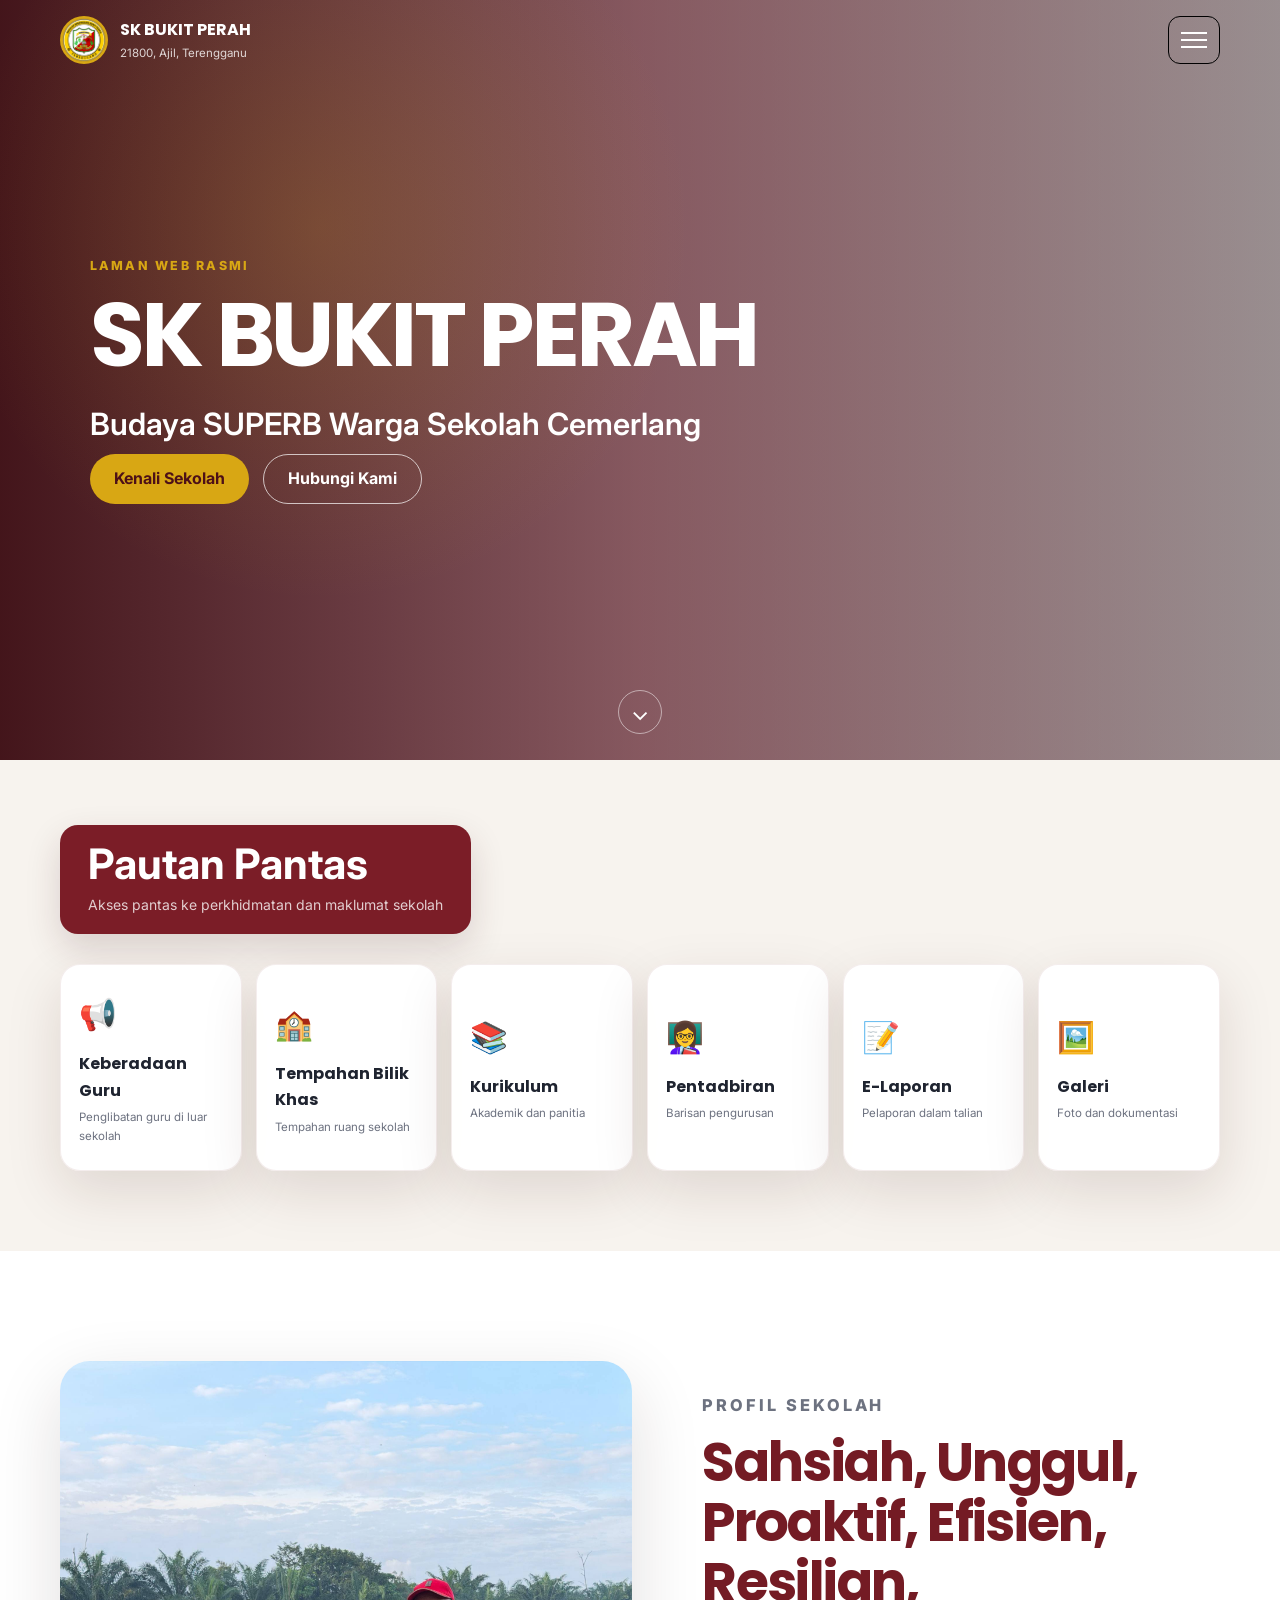
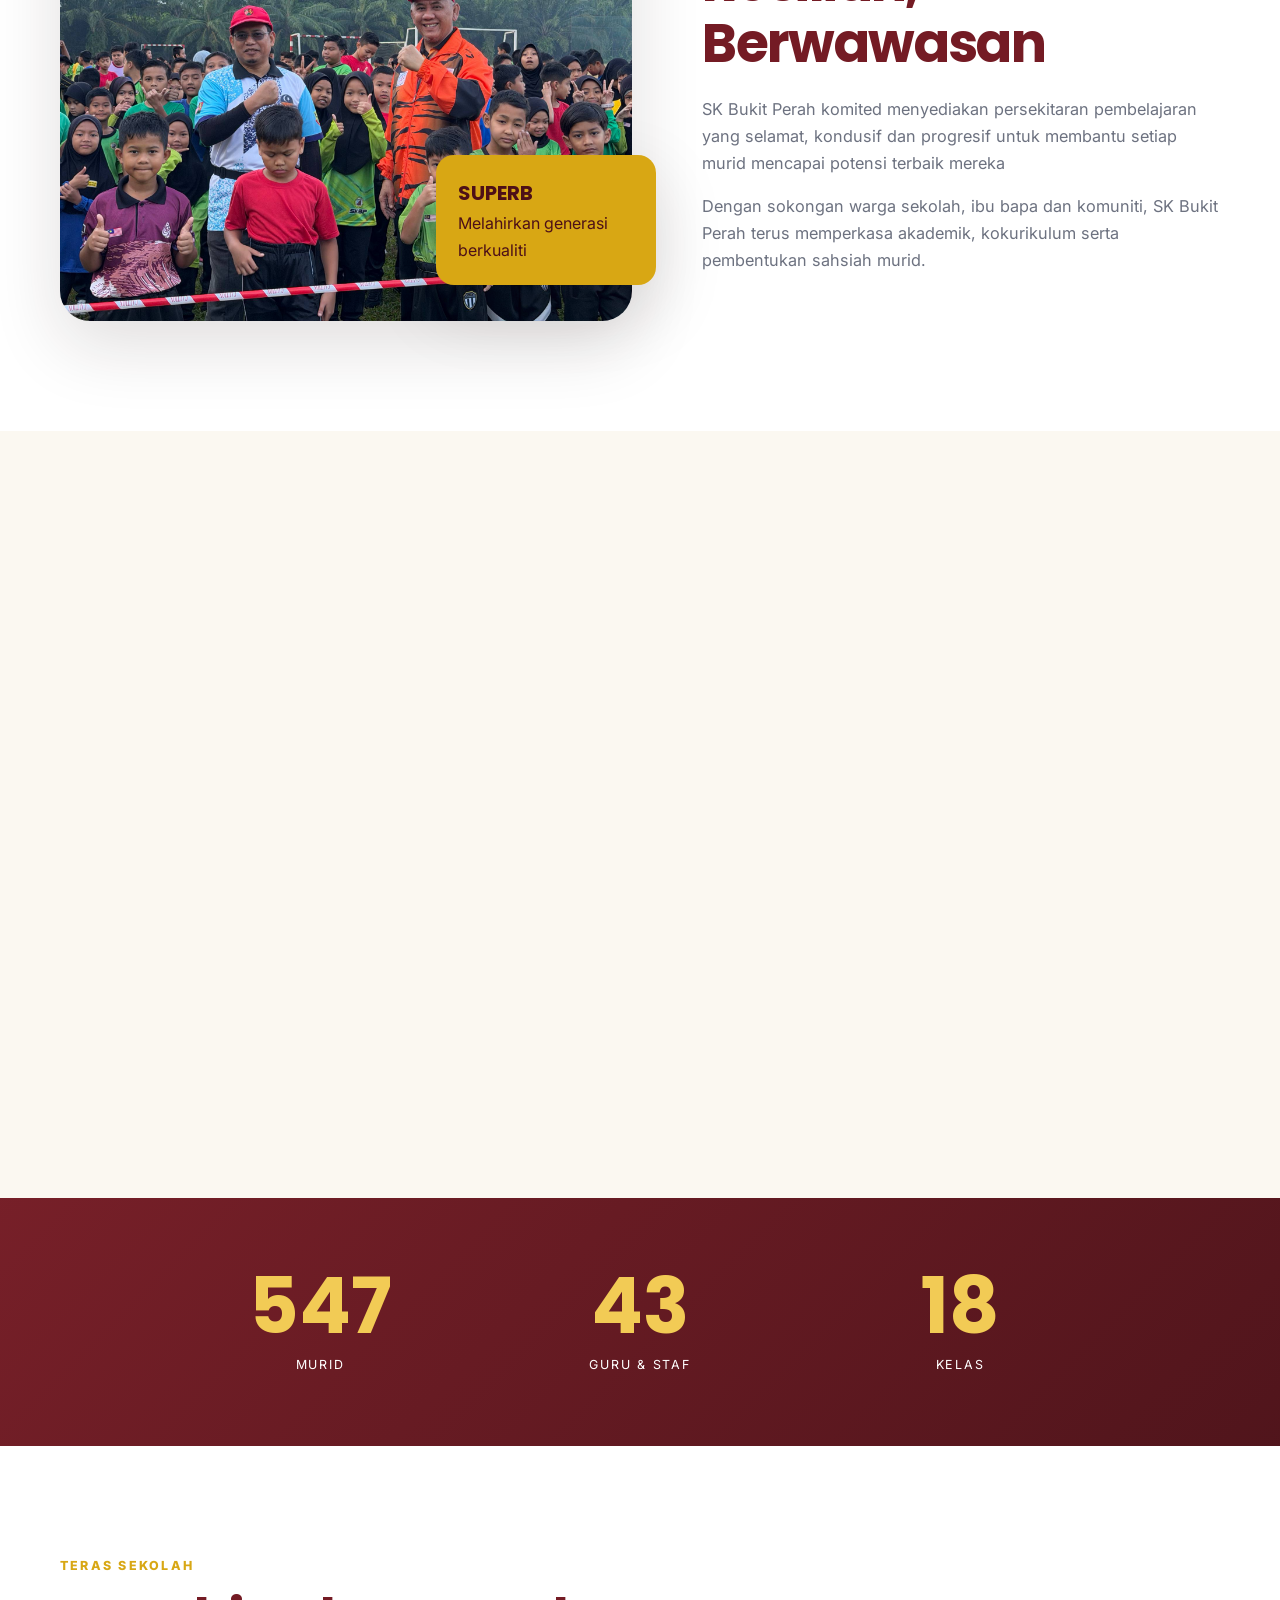
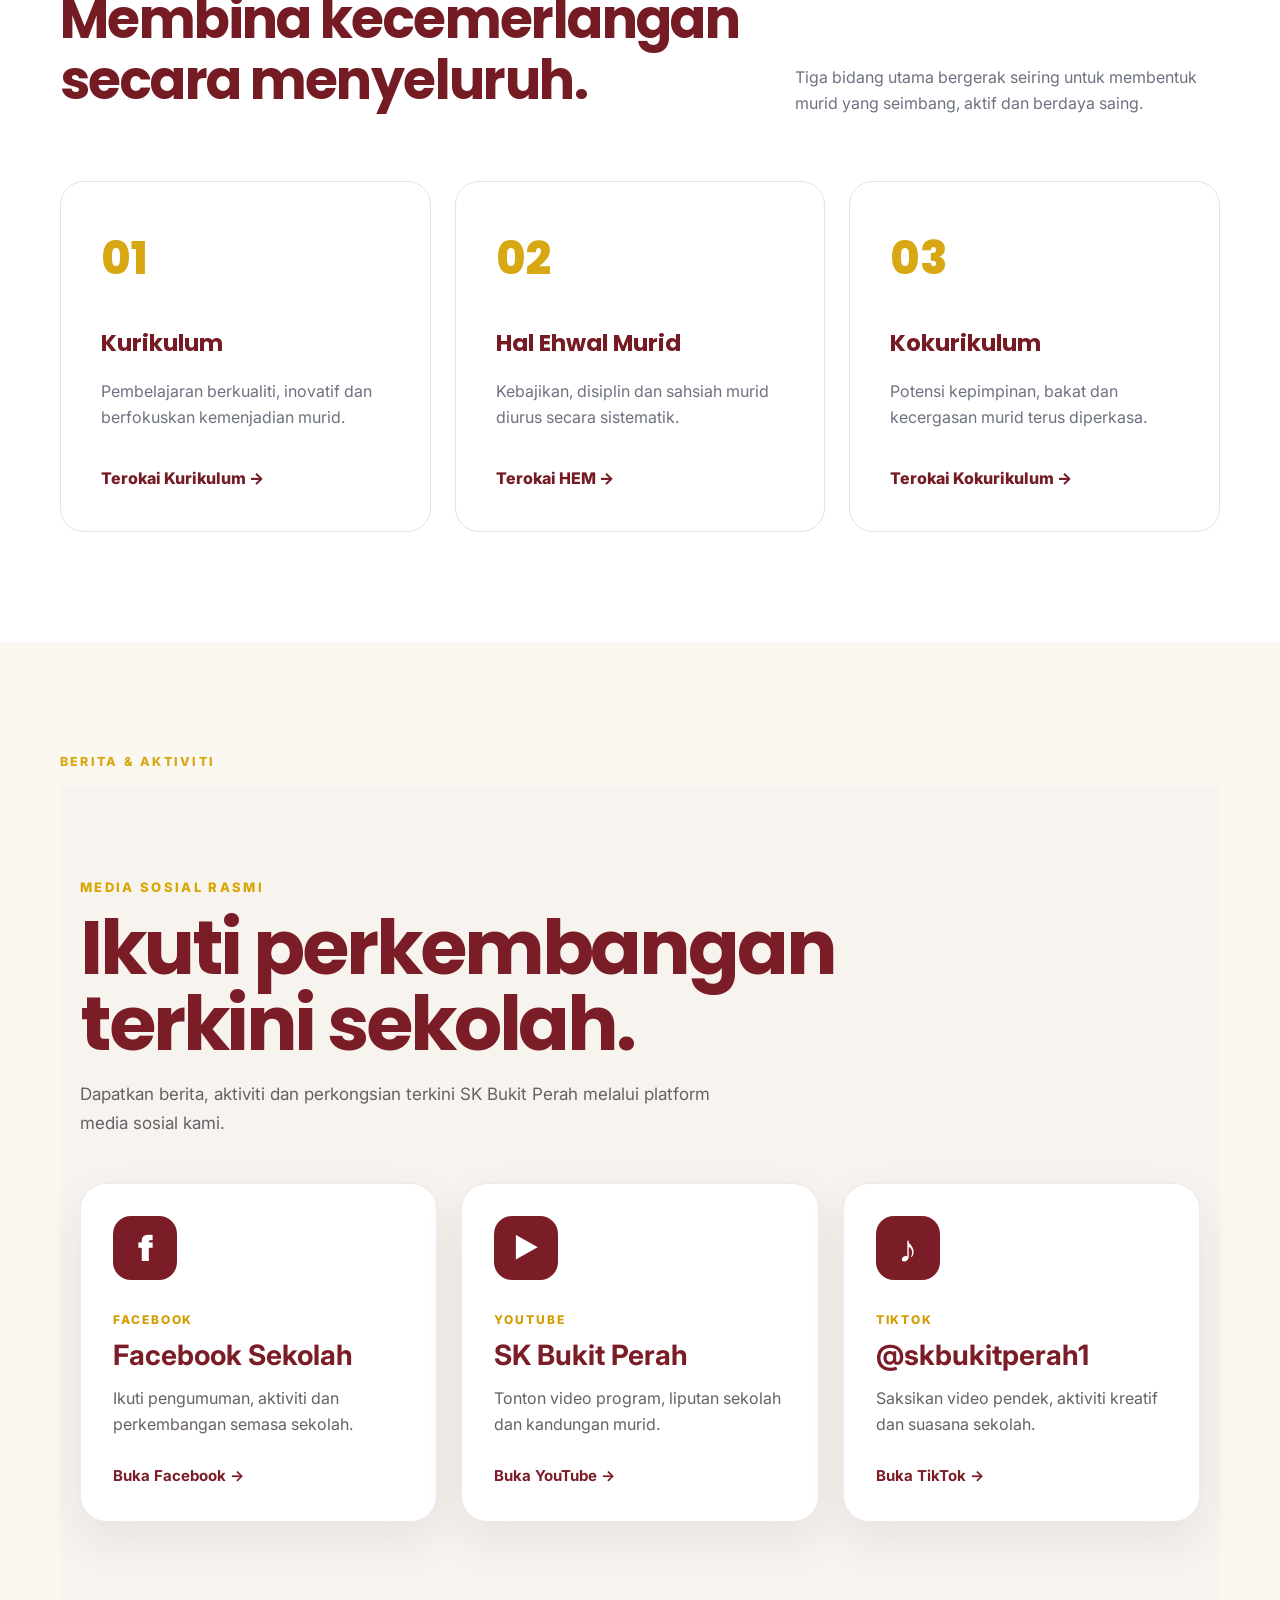
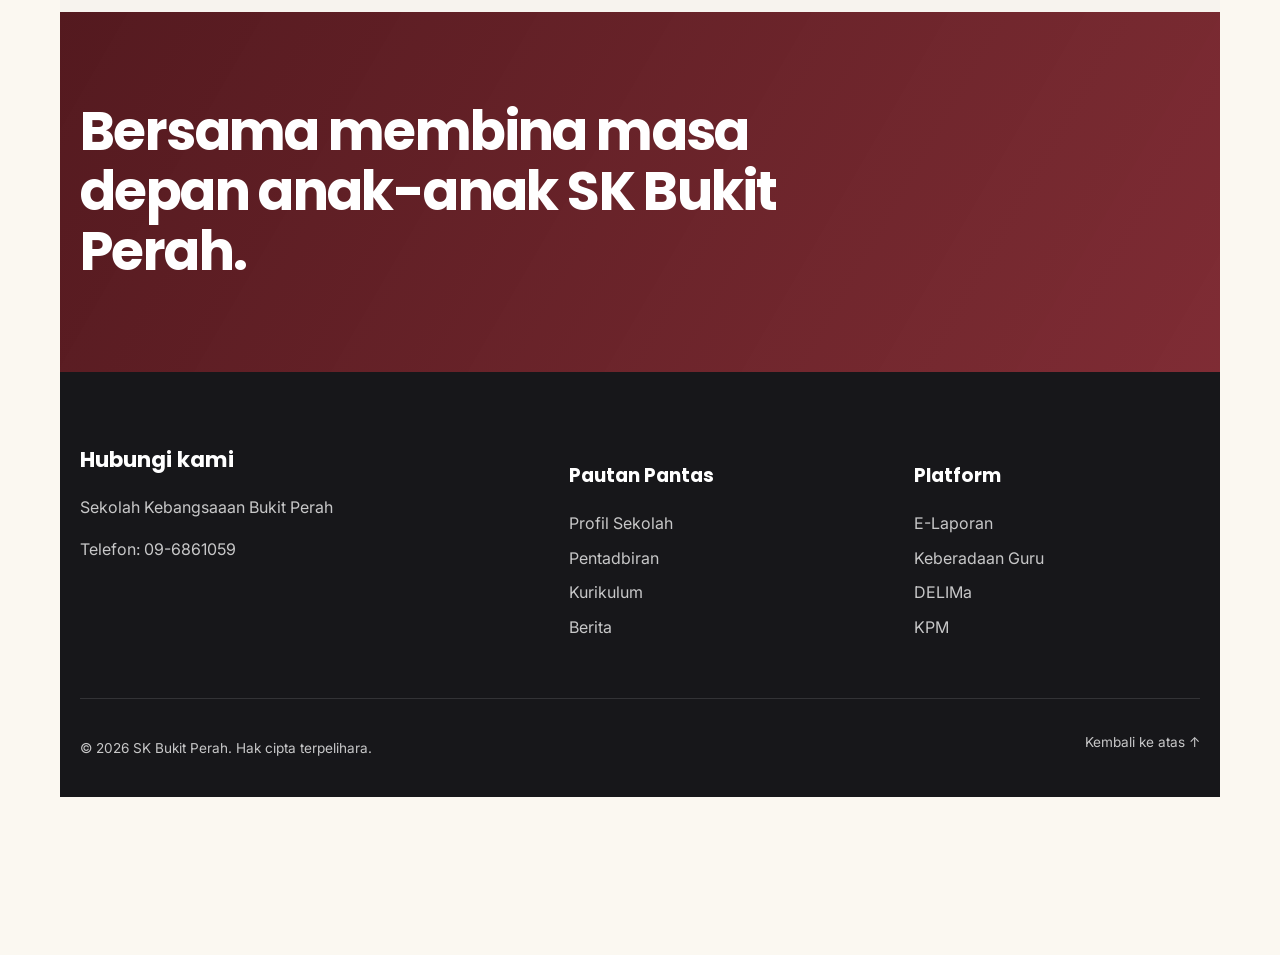
==== index.html @ a262a8ef "Add social media section with links and styling updates" ====
<!DOCTYPE html>
<html lang="ms">
<head>
  <meta charset="UTF-8">
  <meta name="viewport" content="width=device-width, initial-scale=1.0">
  <meta name="description" content="Laman Web Rasmi SK Bukit Perah, Ajil, Terengganu">
  <title>SK Bukit Perah | Laman Web Rasmi</title>

  <link rel="preconnect" href="https://fonts.googleapis.com">
  <link rel="preconnect" href="https://fonts.gstatic.com" crossorigin>
  <link href="https://fonts.googleapis.com/css2?family=Inter:wght@400;500;600;700&family=Poppins:wght@600;700;800&display=swap" rel="stylesheet">

  <link rel="stylesheet" href="css/style.css">
</head>
<body>

  <!-- NAVIGATION -->
  <header class="site-header" id="top">
    <div class="container nav-wrap">
      <a class="brand" href="#top" aria-label="SK Bukit Perah">
        <div class="brand-logo"><img src="images/gallery/Logoskbp.png" alt="Logo SK Bukit Perah"></div>
        <div>
          <strong>SK BUKIT PERAH</strong>
          <span>21800, Ajil, Terengganu</span>
        </div>
      </a>

      <button class="menu-toggle" aria-label="Buka menu" aria-expanded="false">
        <span></span><span></span><span></span>
      </button>

      <nav class="main-nav" aria-label="Navigasi utama">
        <a href="#utama">Utama</a>
        <a href="#profil">Profil</a>
        <a href="#pentadbiran">Pentadbiran</a>
        <a href="#kurikulum">Kurikulum</a>
        <a href="#kokurikulum">Kokurikulum</a>
        <a href="#berita">Berita</a>
        <a href="#hubungi" class="nav-cta">Hubungi</a>
      </nav>
    </div>
  </header>

  <main>
    <!-- HERO -->
    <section class="hero" id="utama">
      <div class="hero-overlay"></div>
      <div class="container hero-content reveal">
        <p class="eyebrow">LAMAN WEB RASMI</p>
        <h1>SK BUKIT PERAH</h1>
        <p class="hero-motto">Budaya SUPERB Warga Sekolah Cemerlang</p>

        <div class="hero-actions">
          <a class="btn btn-gold" href="#profil">Kenali Sekolah</a>
          <a class="btn btn-outline" href="#hubungi">Hubungi Kami</a>
        </div>
      </div>

      <a href="#akses" class="scroll-cue" aria-label="Skrol ke bawah">⌄</a>
    </section>

    <!-- QUICK ACCESS -->
    <section class="quick-section" id="akses">

  <div class="container">

    <div class="quick-section-heading">
      <h2>Pautan Pantas</h2>
      <p>Akses pantas ke perkhidmatan dan maklumat sekolah</p>
    </div>

    <div class="quick-grid">

        <a class="quick-card reveal" href="Keberadaan-Guru.html">
          <span class="quick-icon">📢</span>
          <strong>Keberadaan Guru</strong>
          <small>Penglibatan guru di luar sekolah</small>
        </a>

        <a class="quick-card reveal" href="tempahan-bilik.html">
  <span class="quick-icon">🏫</span>
  <strong>Tempahan Bilik Khas</strong>
  <small>Tempahan ruang sekolah</small>
</a>

        <a class="quick-card reveal" href="#kurikulum">
          <span class="quick-icon">📚</span>
          <strong>Kurikulum</strong>
          <small>Akademik dan panitia</small>
        </a>

        <a class="quick-card reveal" href="#pentadbiran">
          <span class="quick-icon">👩‍🏫</span>
          <strong>Pentadbiran</strong>
          <small>Barisan pengurusan</small>
        </a>

        <a class="quick-card reveal" href="e-laporan.html">
          <span class="quick-icon">📝</span>
          <strong>E-Laporan</strong>
          <small>Pelaporan dalam talian</small>
        </a>

        <a class="quick-card reveal" href="#berita">
          <span class="quick-icon">🖼️</span>
          <strong>Galeri</strong>
          <small>Foto dan dokumentasi</small>
        </a>
      </div>
    </section>

    <!-- INTRO -->
    <section class="section intro-section" id="profil">
      <div class="container split-layout">
        <div class="image-panel reveal">
          <img src="images/gallery/IMG_5450.jpg" alt="Suasana sekolah">
          <div class="image-badge">
            <strong>SUPERB</strong>
            <span>Melahirkan generasi berkualiti</span>
          </div>
        </div>

        <div class="content-panel reveal">
          <p class="section-kicker">PROFIL SEKOLAH</p>
          <h2>Sahsiah,
            Unggul,
            Proaktif,
            Efisien,
            Resilian,
            Berwawasan
          </h2>
          <p>
            SK Bukit Perah komited menyediakan persekitaran pembelajaran yang selamat, kondusif dan progresif untuk membantu setiap murid mencapai potensi terbaik mereka
          </p>
          <p>
            Dengan sokongan warga sekolah, ibu bapa dan komuniti, SK Bukit Perah terus
            memperkasa akademik, kokurikulum serta pembentukan sahsiah murid.
          </p>
        </div>
      </div>
    </section>

    <!-- HEADMASTER MESSAGE -->
    <section class="section principal-section" id="pentadbiran">
      <div class="container principal-card reveal">
        <div class="principal-photo">
          <img src="images/gallery/potraitgb.jpg" alt="Guru Besar">
        </div>
        <div class="principal-copy">
          <p class="section-kicker">PERUTUSAN GURU BESAR</p>
          <h2>Selamat datang ke platform digital SK Bukit Perah.</h2>
          <blockquote>
            “Kami beriltizam membina generasi yang berilmu, berakhlak dan
            berdaya saing melalui pendidikan yang menyeluruh serta bermakna.”
          </blockquote>
          <p class="principal-name">Zainudin bin Mohd Ripen</p>
          <span>Guru Besar SK Bukit Perah</span>
        </div>
      </div>
    </section>

    <!-- STATS -->
    <section class="stats-section">
      <div class="container stats-grid">
        <div class="stat reveal">
          <strong class="counter" data-target="547">0</strong>
          <span>Murid</span>
        </div>
        <div class="stat reveal">
          <strong class="counter" data-target="43">0</strong>
          <span>Guru & Staf</span>
        </div>
        <div class="stat reveal">
          <strong class="counter" data-target="18">0</strong>
          <span>Kelas</span>
        </div>

        </div>
</section>

    <!-- PROGRAMMES -->
    <section class="section programmes" id="kurikulum">
      <div class="container">
        <div class="section-heading reveal">
          <div>
            <p class="section-kicker">TERAS SEKOLAH</p>
            <h2>Membina kecemerlangan secara menyeluruh.</h2>
          </div>
          <p>
            Tiga bidang utama bergerak seiring untuk membentuk murid yang
            seimbang, aktif dan berdaya saing.
          </p>
        </div>

        <div class="programme-grid">
          <article class="programme-card reveal">
            <span>01</span>
            <h3>Kurikulum</h3>
            <p>Pembelajaran berkualiti, inovatif dan berfokuskan kemenjadian murid.</p>
            <a href="#">Terokai Kurikulum →</a>
          </article>

          <article class="programme-card reveal">
            <span>02</span>
            <h3>Hal Ehwal Murid</h3>
            <p>Kebajikan, disiplin dan sahsiah murid diurus secara sistematik.</p>
            <a href="#">Terokai HEM →</a>
          </article>

          <article class="programme-card reveal" id="kokurikulum">
            <span>03</span>
            <h3>Kokurikulum</h3>
            <p>Potensi kepimpinan, bakat dan kecergasan murid terus diperkasa.</p>
            <a href="#">Terokai Kokurikulum →</a>
          </article>
        </div>
      </div>
    </section>

    <!-- NEWS -->
    <section class="section news-section" id="berita">
      <div class="container">
        <div class="section-heading reveal">
          <div>
            <p class="section-kicker">BERITA & AKTIVITI</p>
            <!-- MEDIA SOSIAL -->
<section class="social-section" id="berita">
  <div class="container">

    <div class="social-heading">
      <p class="social-eyebrow">MEDIA SOSIAL RASMI</p>

      <h2>Ikuti perkembangan terkini sekolah.</h2>

      <p>
        Dapatkan berita, aktiviti dan perkongsian terkini
        SK Bukit Perah melalui platform media sosial kami.
      </p>
    </div>

    <div class="social-grid">

      <!-- FACEBOOK -->
      <a
        class="social-card"
        href="https://www.facebook.com/zakiah.abdullah.9883"
        target="_blank"
        rel="noopener noreferrer"
      >
        <span class="social-icon">f</span>

        <div class="social-card-content">
          <small>FACEBOOK</small>
          <h3>Facebook Sekolah</h3>

          <p>
            Ikuti pengumuman, aktiviti dan perkembangan semasa sekolah.
          </p>

          <strong>Buka Facebook →</strong>
        </div>
      </a>


      <!-- YOUTUBE -->
      <a
        class="social-card"
        href="https://www.youtube.com/@skbukitperah"
        target="_blank"
        rel="noopener noreferrer"
      >
        <span class="social-icon social-icon-youtube">▶</span>

        <div class="social-card-content">
          <small>YOUTUBE</small>
          <h3>SK Bukit Perah</h3>

          <p>
            Tonton video program, liputan sekolah dan kandungan murid.
          </p>

          <strong>Buka YouTube →</strong>
        </div>
      </a>


      <!-- TIKTOK -->
      <a
        class="social-card"
        href="https://www.tiktok.com/@skbukitperah1?_r=1&amp;_t=ZS-985F4hYOdGO"
        target="_blank"
        rel="noopener noreferrer"
      >
        <span class="social-icon social-icon-tiktok">♪</span>

        <div class="social-card-content">
          <small>TIKTOK</small>
          <h3>@skbukitperah1</h3>

          <p>
            Saksikan video pendek, aktiviti kreatif dan suasana sekolah.
          </p>

          <strong>Buka TikTok →</strong>
        </div>
      </a>

    </div>
  </div>
</section>

    <!-- CTA -->
    <section class="cta-section" id="hubungi">
      <div class="container cta-wrap reveal">
        <div>
        
          <h2>Bersama membina masa depan anak-anak SK Bukit Perah.</h2>
        </div>
        </section>

  <!-- FOOTER -->
  <footer class="site-footer">
    <div class="container footer-grid">
      <div>
        <div class="footer-brand">Hubungi kami</div>
        <p>Sekolah Kebangsaaan Bukit Perah</p>
        <p>Telefon: 09-6861059</p>
      </div>

      <div>
        <h3>Pautan Pantas</h3>
        <a href="#profil">Profil Sekolah</a>
        <a href="#pentadbiran">Pentadbiran</a>
        <a href="#kurikulum">Kurikulum</a>
        <a href="#berita">Berita</a>
      </div>

      <div>
        <h3>Platform</h3>
        <a href="#">E-Laporan</a>
        <a href="#">Keberadaan Guru</a>
        <a href="#">DELIMa</a>
        <a href="#">KPM</a>
      </div>
    </div>

    <div class="container footer-bottom">
      <p>© <span id="currentYear"></span> SK Bukit Perah. Hak cipta terpelihara.</p>
      <a href="#top">Kembali ke atas ↑</a>
    </div>
  </footer>

  <script src="js/script.js"></script>
</body>
</html>
---- css/style.css ----
/* =========================================================
   SK BUKIT PERAH — PREMIUM CORPORATE SCHOOL
   ========================================================= */

:root {
  --maroon: #741b24;
  --maroon-dark: #4d1017;
  --gold: #d8a714;
  --gold-light: #f2cb55;
  --cream: #fbf8f1;
  --white: #ffffff;
  --ink: #1f2430;
  --muted: #6d7280;
  --line: #e8e3d7;
  --shadow: 0 24px 70px rgba(36, 22, 18, 0.14);
  --radius: 24px;
}

* {
  box-sizing: border-box;
}

html {
  scroll-behavior: smooth;
}

body {
  margin: 0;
  font-family: "Inter", sans-serif;
  color: var(--ink);
  background: var(--white);
  line-height: 1.65;
}

img {
  width: 100%;
  display: block;
}

a {
  color: inherit;
  text-decoration: none;
}

.container {
  width: min(1160px, calc(100% - 40px));
  margin-inline: auto;
}

/* HEADER */
.site-header {
  position: fixed;
  inset: 0 0 auto 0;
  z-index: 1000;
  padding: 16px 0;
  transition: 0.3s ease;
}

.site-header.scrolled {
  background: rgba(255, 255, 255, 0.96);
  box-shadow: 0 10px 30px rgba(0, 0, 0, 0.08);
  backdrop-filter: blur(16px);
}

.nav-wrap {
  display: flex;
  align-items: center;
  justify-content: space-between;
  gap: 24px;
}

.brand {
  display: flex;
  align-items: center;
  gap: 12px;
  color: var(--white);
}

.site-header.scrolled .brand {
  color: var(--maroon);
}

.brand-logo {
  width: 48px;
  height: 48px;
  display: grid;
  place-items: center;
  border-radius: 50%;
  background: var(--gold);
  color: var(--maroon-dark);
  font-weight: 800;
  font-size: 0.75rem;
}

.brand strong,
.brand span {
  display: block;
}

.brand strong {
  font-family: "Poppins", sans-serif;
  font-size: 1rem;
}

.brand span {
  font-size: 0.72rem;
  opacity: 0.8;
}

.main-nav {
  display: flex;
  align-items: center;
  gap: 24px;
  color: var(--white);
  font-weight: 600;
  font-size: 0.92rem;
}

.site-header.scrolled .main-nav {
  color: var(--ink);
}

.main-nav a:hover {
  color: var(--gold);
}

.nav-cta {
  border: 1px solid currentColor;
  border-radius: 999px;
  padding: 10px 18px;
}

.menu-toggle {
  display: none;
  border: 0;
  background: transparent;
  cursor: pointer;
}

.menu-toggle span {
  width: 26px;
  height: 2px;
  display: block;
  margin: 5px 0;
  background: var(--white);
}

.site-header.scrolled .menu-toggle span {
  background: var(--maroon);
}

/* HERO */
.hero {
  min-height: 760px;
  display: grid;
  place-items: center;
  position: relative;
  color: var(--white);
  background:
    linear-gradient(rgba(61, 8, 16, 0.28), rgba(61, 8, 16, 0.28)),
    url("https://images.unsplash.com/photo-1523050854058-8df90110c9f1?auto=format&fit=crop&w=2000&q=85")
    center/cover no-repeat;
}

.hero-overlay {
  position: absolute;
  inset: 0;
  background:
    radial-gradient(circle at 25% 30%, rgba(216, 167, 20, 0.18), transparent 34%),
    linear-gradient(90deg, rgba(56, 7, 13, 0.92), rgba(86, 18, 29, 0.58), rgba(0, 0, 0, 0.24));
}

.hero-content {
  position: relative;
  z-index: 2;
  max-width: 760px;
  margin-left: 0;
}

.eyebrow,
.section-kicker {
  margin: 0 0 14px;
  color: var(--gold);
  letter-spacing: 0.18em;
  font-weight: 800;
  font-size: 0.78rem;
}

.hero h1 {
  margin: 0;
  font-family: "Poppins", sans-serif;
  font-size: clamp(3.4rem, 8vw, 6.8rem);
  line-height: 0.98;
  letter-spacing: -0.04em;
}

.hero-motto {
  margin: 20px 0 4px;
  font-size: clamp(1.25rem, 2.8vw, 2rem);
  font-weight: 600;
}

.hero-address {
  margin: 0 0 30px;
  opacity: 0.85;
}

.hero-actions {
  display: flex;
  flex-wrap: wrap;
  gap: 14px;
}

.btn {
  display: inline-flex;
  align-items: center;
  justify-content: center;
  min-height: 50px;
  padding: 0 24px;
  border-radius: 999px;
  font-weight: 700;
  transition: 0.25s ease;
}

.btn:hover {
  transform: translateY(-2px);
}

.btn-gold {
  background: var(--gold);
  color: var(--maroon-dark);
}

.btn-outline {
  border: 1px solid rgba(255,255,255,0.7);
  color: var(--white);
}

.btn-maroon {
  background: var(--maroon);
  color: var(--white);
}

.scroll-cue {
  position: absolute;
  z-index: 3;
  bottom: 26px;
  left: 50%;
  transform: translateX(-50%);
  width: 44px;
  height: 44px;
  display: grid;
  place-items: center;
  border: 1px solid rgba(255,255,255,0.5);
  border-radius: 50%;
  color: var(--white);
  font-size: 1.5rem;
}

/* QUICK ACCESS */
.quick-section {
  margin-top: -72px;
  position: relative;
  z-index: 10;
}

.quick-grid {
  display: grid;
  grid-template-columns: repeat(6, 1fr);
  gap: 14px;
}

.quick-card {
  min-height: 150px;
  padding: 24px 18px;
  display: flex;
  flex-direction: column;
  justify-content: center;
  background: rgba(255,255,255,0.96);
  border: 1px solid rgba(116,27,36,0.08);
  border-radius: 20px;
  box-shadow: 0 20px 55px rgba(59, 25, 19, 0.13);
  transition: 0.3s ease;
}

.quick-card:hover {
  transform: translateY(-8px);
  background: var(--maroon);
  color: var(--white);
}

.quick-icon {
  font-size: 1.9rem;
  margin-bottom: 12px;
}

.quick-card strong {
  font-family: "Poppins", sans-serif;
}

.quick-card small {
  margin-top: 4px;
  color: var(--muted);
  font-size: 0.72rem;
}

.quick-card:hover small {
  color: rgba(255,255,255,0.74);
}

/* SECTIONS */
.section {
  padding: 110px 0;
}

.split-layout {
  display: grid;
  grid-template-columns: 1.05fr 0.95fr;
  align-items: center;
  gap: 70px;
}

.image-panel {
  position: relative;
}

.image-panel img {
  height: 560px;
  object-fit: cover;
  border-radius: 30px;
  box-shadow: var(--shadow);
}

.image-badge {
  position: absolute;
  right: -24px;
  bottom: 36px;
  width: 220px;
  padding: 22px;
  background: var(--gold);
  color: var(--maroon-dark);
  border-radius: 18px;
  box-shadow: var(--shadow);
}

.image-badge strong,
.image-badge span {
  display: block;
}

.image-badge strong {
  font-family: "Poppins", sans-serif;
  font-size: 1.25rem;
}

.content-panel h2,
.section-heading h2,
.principal-copy h2,
.cta-wrap h2 {
  margin: 0 0 22px;
  font-family: "Poppins", sans-serif;
  color: var(--maroon);
  font-size: clamp(2rem, 4.2vw, 3.5rem);
  line-height: 1.12;
  letter-spacing: -0.03em;
}

.content-panel p {
  color: var(--muted);
  font-size: 1.02rem;
}

.text-link {
  display: inline-block;
  margin-top: 14px;
  color: var(--maroon);
  font-weight: 800;
}

/* PRINCIPAL */
.principal-section {
  background: var(--cream);
}

.principal-card {
  display: grid;
  grid-template-columns: 380px 1fr;
  overflow: hidden;
  background: var(--white);
  border-radius: 32px;
  box-shadow: var(--shadow);
}

.principal-photo img {
  height: 100%;
  min-height: 520px;
  object-fit: cover;
}

.principal-copy {
  padding: 64px;
}

.principal-copy blockquote {
  margin: 0 0 28px;
  color: #4d515b;
  font-family: Georgia, serif;
  font-size: 1.35rem;
  line-height: 1.7;
}

.principal-name {
  margin: 0;
  color: var(--maroon);
  font-weight: 800;
}

.principal-copy span {
  display: block;
  color: var(--muted);
  margin-bottom: 28px;
}

/* STATS */
.stats-section {
  padding: 70px 0;
  background:
    linear-gradient(135deg, rgba(116,27,36,0.98), rgba(77,16,23,0.98));
  color: var(--white);
}

.stats-grid {
  display: grid;
  grid-template-columns: repeat(4, 1fr);
  gap: 28px;
  text-align: center;
}

.stat strong {
  display: block;
  color: var(--gold-light);
  font-family: "Poppins", sans-serif;
  font-size: clamp(2.8rem, 6vw, 5rem);
  line-height: 1;
}

.stat span {
  display: block;
  margin-top: 10px;
  text-transform: uppercase;
  letter-spacing: 0.14em;
  font-size: 0.78rem;
}

/* PROGRAMMES */
.programmes {
  background: var(--white);
}

.section-heading {
  display: flex;
  align-items: end;
  justify-content: space-between;
  gap: 50px;
  margin-bottom: 48px;
}

.section-heading > p {
  max-width: 440px;
  color: var(--muted);
}

.programme-grid {
  display: grid;
  grid-template-columns: repeat(3, 1fr);
  gap: 24px;
}

.programme-card {
  padding: 40px;
  min-height: 330px;
  border: 1px solid var(--line);
  border-radius: 24px;
  transition: 0.3s ease;
}

.programme-card:hover {
  transform: translateY(-8px);
  border-color: var(--gold);
  box-shadow: var(--shadow);
}

.programme-card > span {
  color: var(--gold);
  font-family: "Poppins", sans-serif;
  font-size: 2.8rem;
  font-weight: 800;
}

.programme-card h3 {
  margin: 28px 0 12px;
  color: var(--maroon);
  font-family: "Poppins", sans-serif;
  font-size: 1.45rem;
}

.programme-card p {
  color: var(--muted);
}

.programme-card a {
  display: inline-block;
  margin-top: 18px;
  color: var(--maroon);
  font-weight: 800;
}

/* NEWS */
.news-section {
  background: var(--cream);
}

.news-grid {
  display: grid;
  grid-template-columns: repeat(3, 1fr);
  gap: 24px;
}

.news-card {
  overflow: hidden;
  background: var(--white);
  border-radius: 24px;
  box-shadow: 0 18px 48px rgba(35, 22, 18, 0.09);
}

.news-card img {
  height: 250px;
  object-fit: cover;
  transition: 0.45s ease;
}

.news-card:hover img {
  transform: scale(1.05);
}

.news-body {
  padding: 28px;
}

.news-body span {
  color: var(--gold);
  font-size: 0.78rem;
  font-weight: 800;
  text-transform: uppercase;
}

.news-body h3 {
  margin: 10px 0 12px;
  color: var(--maroon);
  font-family: "Poppins", sans-serif;
}

.news-body p {
  color: var(--muted);
}

.news-body a {
  color: var(--maroon);
  font-weight: 800;
}

/* CTA */
.cta-section {
  padding: 90px 0;
  color: var(--white);
  background:
    linear-gradient(120deg, rgba(77,16,23,0.96), rgba(116,27,36,0.92)),
    url("https://images.unsplash.com/photo-1503676260728-1c00da096a0b?auto=format&fit=crop&w=1800&q=80")
    center/cover no-repeat;
}

.cta-wrap {
  display: flex;
  align-items: center;
  justify-content: space-between;
  gap: 40px;
}

.cta-wrap h2 {
  max-width: 760px;
  color: var(--white);
  margin-bottom: 0;
}

.section-kicker.light {
  color: var(--gold-light);
}

/* FOOTER */
.site-footer {
  padding: 70px 0 24px;
  background: #17171a;
  color: rgba(255,255,255,0.76);
}

.footer-grid {
  display: grid;
  grid-template-columns: 1.5fr 1fr 1fr;
  gap: 60px;
}

.footer-brand,
.site-footer h3 {
  color: var(--white);
  font-family: "Poppins", sans-serif;
  font-weight: 700;
}

.footer-brand {
  font-size: 1.35rem;
  margin-bottom: 14px;
}

.site-footer a {
  display: block;
  margin: 8px 0;
}

.site-footer a:hover {
  color: var(--gold);
}

.footer-bottom {
  margin-top: 50px;
  padding-top: 24px;
  display: flex;
  justify-content: space-between;
  gap: 20px;
  border-top: 1px solid rgba(255,255,255,0.12);
  font-size: 0.85rem;
}

/* ANIMATION */
.reveal {
  opacity: 0;
  transform: translateY(28px);
  transition: opacity 0.7s ease, transform 0.7s ease;
}

.reveal.visible {
  opacity: 1;
  transform: translateY(0);
}

/* RESPONSIVE */
@media (max-width: 980px) {
  .menu-toggle {
    display: block;
  }

  .main-nav {
    position: fixed;
    inset: 80px 20px auto 20px;
    display: none;
    flex-direction: column;
    align-items: stretch;
    padding: 24px;
    background: var(--white);
    color: var(--ink);
    border-radius: 18px;
    box-shadow: var(--shadow);
  }

  .main-nav.open {
    display: flex;
  }

  .quick-grid {
    grid-template-columns: repeat(3, 1fr);
  }

  .split-layout,
  .principal-card {
    grid-template-columns: 1fr;
  }

  .principal-photo img {
    min-height: 420px;
  }

  .programme-grid,
  .news-grid {
    grid-template-columns: 1fr 1fr;
  }

  .section-heading {
    align-items: flex-start;
    flex-direction: column;
  }
}

@media (max-width: 680px) {
  .container {
    width: min(100% - 28px, 1160px);
  }

  .hero {
    min-height: 690px;
  }

  .hero-content {
    text-align: center;
  }

  .hero-actions {
    justify-content: center;
  }

  .quick-grid,
  .programme-grid,
  .news-grid,
  .stats-grid,
  .footer-grid {
    grid-template-columns: 1fr;
  }

  .quick-section {
    margin-top: -42px;
  }

  .quick-card {
    min-height: 120px;
  }

  .section {
    padding: 78px 0;
  }

  .image-panel img {
    height: 420px;
  }

  .image-badge {
    right: 12px;
    bottom: 18px;
  }

  .principal-copy {
    padding: 34px 24px;
  }

  .cta-wrap,
  .footer-bottom {
    align-items: flex-start;
    flex-direction: column;
  }
}
/* Betulkan kedudukan tajuk utama */
.hero-content {
  padding-left: clamp(30px, 7vw, 110px);
  padding-right: 30px;
}

.hero h1 {
  max-width: none;
  white-space: nowrap;
  font-size: clamp(58px, 7vw, 110px);
  letter-spacing: -0.04em;
}

/* Untuk telefon, benarkan turun baris supaya tidak terkeluar */
@media (max-width: 700px) {
  .hero-content {
    padding-left: 24px;
    padding-right: 24px;
  }

  .hero h1 {
    white-space: normal;
    font-size: clamp(48px, 16vw, 72px);
  }
}
/* Betulkan dan tengahkan 3 statistik */
.stats-grid {
  grid-template-columns: repeat(3, 1fr);
  max-width: 900px;
  margin: 0 auto;
  gap: 60px;
}

.stat {
  text-align: center;
}

/* Paparan telefon */
@media (max-width: 680px) {
  .stats-grid {
    grid-template-columns: 1fr;
    max-width: 100%;
    gap: 32px;
  }
}
/* Jadikan slogan satu baris pada komputer */
.hero-motto {
  white-space: nowrap;
  max-width: none;
  width: max-content;
  font-size: clamp(24px, 2.4vw, 36px);
}

/* Telefon: benarkan turun baris supaya tak terkeluar skrin */
@media (max-width: 700px) {
  .hero-motto {
    white-space: normal;
    width: auto;
  }
}
/* =========================================
   MENU PANEL UNTUK SEMUA SAIZ SKRIN
   ========================================= */

/* Sentiasa tunjuk butang hamburger */
.menu-toggle {
  display: block !important;
  position: relative;
  z-index: 1002;
  padding: 10px 12px;
  border: 1px solid currentColor;
  border-radius: 12px;
}

/* Sorok senarai menu selagi belum ditekan */
.main-nav {
  position: fixed !important;
  inset: 82px clamp(18px, 5vw, 70px) auto auto !important;

  width: min(320px, calc(100vw - 36px));
  display: none !important;
  flex-direction: column;
  align-items: stretch;
  gap: 5px;

  padding: 18px;
  background: white;
  color: var(--ink) !important;
  border: 1px solid rgba(116, 27, 36, 0.1);
  border-radius: 18px;
  box-shadow: 0 24px 70px rgba(36, 22, 18, 0.2);
  z-index: 1001;
}

/* Keluar apabila butang ditekan */
.main-nav.open {
  display: flex !important;
}

/* Bentuk pilihan di dalam panel */
.main-nav a {
  width: 100%;
  padding: 12px 14px;
  border-radius: 10px;
}

.main-nav a:hover {
  background: var(--cream);
  color: var(--maroon);
}

/* Samakan butang Hubungi dengan menu lain */
.main-nav .nav-cta {
  border: 0;
}
/* =========================================
   HALAMAN E-LAPORAN
   ========================================= */

.report-page {
  min-height: 100vh;
  margin: 0;
  background: #f7f3ee;
  color: #251d1e;
}

.report-header {
  background: #ffffff;
  border-bottom: 1px solid rgba(116, 27, 36, 0.12);
}

.report-header-inner {
  width: min(1120px, calc(100% - 40px));
  min-height: 88px;
  margin: 0 auto;

  display: flex;
  align-items: center;
  justify-content: space-between;
  gap: 30px;
}

.report-brand {
  display: flex;
  align-items: center;
  gap: 14px;
  color: #7b1d27;
  text-decoration: none;
}

.report-brand img {
  width: 58px;
  height: 58px;
  object-fit: contain;
}

.report-brand div {
  display: flex;
  flex-direction: column;
}

.report-brand strong {
  font-size: 18px;
}

.report-brand span {
  margin-top: 4px;
  font-size: 13px;
}

.report-home-button {
  padding: 12px 18px;
  color: #7b1d27;
  text-decoration: none;
  font-weight: 700;
  border: 1px solid #7b1d27;
  border-radius: 999px;
}

.report-home-button:hover {
  color: #ffffff;
  background: #7b1d27;
}

.report-main {
  width: min(1050px, calc(100% - 40px));
  margin: 0 auto;
  padding: 90px 0 110px;
}

.report-hero {
  max-width: 720px;
  margin-bottom: 55px;
}

.report-eyebrow {
  margin-bottom: 14px;
  color: #d9a600;
  font-size: 14px;
  font-weight: 800;
  letter-spacing: 0.18em;
}

.report-hero h1 {
  margin: 0 0 15px;
  color: #7b1d27;
  font-size: clamp(52px, 8vw, 92px);
  line-height: 0.95;
}

.report-hero > p:last-child {
  color: #6a6266;
  font-size: 18px;
}

.report-grid {
  display: grid;
  grid-template-columns: repeat(2, minmax(0, 1fr));
  gap: 24px;
}

.report-card {
  min-height: 230px;
  padding: 35px;

  display: flex;
  align-items: flex-start;
  gap: 24px;

  color: #251d1e;
  background: #ffffff;
  border: 1px solid rgba(116, 27, 36, 0.1);
  border-radius: 24px;
  text-decoration: none;
  box-shadow: 0 18px 45px rgba(61, 32, 34, 0.08);

  transition: transform 0.25s ease, box-shadow 0.25s ease;
}

.report-card:hover {
  transform: translateY(-6px);
  box-shadow: 0 24px 60px rgba(61, 32, 34, 0.14);
}

.report-icon {
  font-size: 42px;
}

.report-card h2 {
  margin: 0 0 12px;
  color: #7b1d27;
  font-size: 28px;
  line-height: 1.15;
}

.report-card p {
  margin-bottom: 25px;
  color: #6a6266;
  line-height: 1.7;
}

.report-card strong {
  color: #7b1d27;
}

.report-footer {
  padding: 25px 20px;
  color: #ffffff;
  background: #191719;
  text-align: center;
}

@media (max-width: 750px) {
  .report-header-inner {
    padding: 12px 0;
  }

  .report-brand img {
    width: 48px;
    height: 48px;
  }

  .report-home-button {
    padding: 10px 12px;
    font-size: 13px;
  }

  .report-main {
    padding-top: 60px;
  }

  .report-grid {
    grid-template-columns: 1fr;
  }

  .report-card {
    min-height: auto;
    padding: 28px;
  }
}
/* Butang borang dan arkib E-Laporan */
.report-actions {
  display: flex;
  flex-wrap: wrap;
  gap: 12px;
  margin-top: 24px;
}

.report-btn {
  display: inline-flex;
  align-items: center;
  justify-content: center;

  padding: 12px 18px;
  border-radius: 999px;

  font-size: 14px;
  font-weight: 700;
  text-decoration: none;

  transition:
    transform 0.2s ease,
    background 0.2s ease,
    color 0.2s ease;
}

.report-btn:hover {
  transform: translateY(-2px);
}

.report-btn-primary {
  color: #ffffff;
  background: #7b1d27;
  border: 1px solid #7b1d27;
}

.report-btn-primary:hover {
  background: #5f151e;
}

.report-btn-secondary {
  color: #7b1d27;
  background: transparent;
  border: 1px solid #7b1d27;
}

.report-btn-secondary:hover {
  color: #ffffff;
  background: #7b1d27;
}

@media (max-width: 520px) {
  .report-actions {
    flex-direction: column;
  }

  .report-btn {
    width: 100%;
  }
}
/* =========================================
   TEMPAHAN PUSAT SUMBER — REKA BENTUK BAHARU
   ========================================= */

.booking-grid {
  display: block;
  width: 100%;
}

.booking-card {
  width: 100%;
  display: grid;
  grid-template-columns: minmax(280px, 0.8fr) minmax(500px, 1.4fr);
  overflow: hidden;

  background: #ffffff;
  border: 1px solid rgba(123, 29, 39, 0.1);
  border-radius: 28px;
  box-shadow: 0 22px 60px rgba(61, 32, 34, 0.1);
}

.booking-intro {
  padding: 50px 42px;
  background: #7b1d27;
  color: #ffffff;
}

.booking-icon {
  display: inline-flex;
  align-items: center;
  justify-content: center;

  width: 68px;
  height: 68px;
  margin-bottom: 30px;

  font-size: 34px;
  background: #ffffff;
  border-radius: 18px;
}

.booking-label {
  margin: 0 0 12px;
  color: #f1bf20;
  font-size: 12px;
  font-weight: 800;
  letter-spacing: 0.16em;
}

.booking-intro h2 {
  margin: 0 0 20px;
  color: #ffffff;
  font-size: clamp(34px, 4vw, 52px);
  line-height: 1.05;
}

.booking-description {
  margin: 0 0 34px;
  color: rgba(255, 255, 255, 0.82);
  line-height: 1.7;
}

.booking-button {
  display: inline-flex;
  align-items: center;
  justify-content: center;

  padding: 14px 20px;
  color: #351316;
  background: #f1bf20;
  border-radius: 999px;

  font-size: 14px;
  font-weight: 800;
  text-decoration: none;
}

.booking-button:hover {
  transform: translateY(-2px);
  background: #ffd044;
}

.booking-rules-panel {
  padding: 48px;
  background: #faf7f2;
}

.booking-rules-heading {
  margin-bottom: 28px;
}

.booking-rules-heading span {
  color: #d39d00;
  font-size: 12px;
  font-weight: 800;
  letter-spacing: 0.16em;
}

.booking-rules-heading h3 {
  margin: 8px 0 0;
  color: #7b1d27;
  font-size: 30px;
}

.booking-rule-grid {
  display: grid;
  grid-template-columns: repeat(2, minmax(0, 1fr));
  gap: 16px;
}

.booking-rule {
  min-height: 155px;
  padding: 22px;

  background: #ffffff;
  border: 1px solid rgba(123, 29, 39, 0.1);
  border-radius: 18px;
}

.booking-rule strong {
  display: block;
  margin-bottom: 14px;

  color: #d39d00;
  font-size: 22px;
}

.booking-rule p {
  margin: 0;
  color: #51494c;
  font-size: 15px;
  line-height: 1.6;
}

.booking-rule-wide {
  grid-column: 1 / -1;
  min-height: auto;
}

@media (max-width: 900px) {
  .booking-card {
    grid-template-columns: 1fr;
  }

  .booking-intro,
  .booking-rules-panel {
    padding: 36px 28px;
  }
}

@media (max-width: 620px) {
  .booking-rule-grid {
    grid-template-columns: 1fr;
  }

  .booking-rule-wide {
    grid-column: auto;
  }

  .booking-rule {
    min-height: auto;
  }

  .booking-button {
    width: 100%;
    text-align: center;
  }
}
/* =========================================
   SECTION PAUTAN PANTAS
   ========================================= */

.quick-section {
  position: relative;
  z-index: 2;

  margin-top: 0 !important;
  padding: 65px 0 80px;

  background: #f7f3ee;
}

.quick-section-heading {
  width: fit-content;
  max-width: 100%;
  margin-bottom: 30px;
  padding: 18px 28px;

  background: #7b1d27;
  border-radius: 18px;
  box-shadow: 0 14px 35px rgba(66, 25, 29, 0.16);
}

.quick-section-heading h2 {
  margin: 0;
  color: #ffffff;

  font-size: clamp(28px, 4vw, 42px);
  line-height: 1;
}

.quick-section-heading p {
  margin: 8px 0 0;
  color: rgba(255, 255, 255, 0.78);

  font-size: 14px;
}

.quick-section .quick-grid {
  margin-top: 0;
}

@media (max-width: 700px) {
  .quick-section {
    padding: 45px 0 60px;
  }

  .quick-section-heading {
    width: 100%;
    padding: 18px 20px;
    text-align: center;
  }
}
/* =========================================
   HALAMAN KEBERADAAN GURU
   ========================================= */

.teacher-link-panel {
  max-width: 720px;
  margin: 0 auto;
  padding: 50px;

  background: #ffffff;
  border: 1px solid rgba(123, 29, 39, 0.1);
  border-radius: 28px;
  box-shadow: 0 22px 60px rgba(61, 32, 34, 0.1);

  text-align: center;
}

.teacher-link-icon {
  width: 78px;
  height: 78px;
  margin: 0 auto 24px;

  display: flex;
  align-items: center;
  justify-content: center;

  background: #f7f0e6;
  border-radius: 22px;
  font-size: 40px;
}

.teacher-link-panel h2 {
  margin: 0 0 14px;
  color: #7b1d27;
  font-size: clamp(28px, 4vw, 42px);
}

.teacher-link-panel > p {
  max-width: 540px;
  margin: 0 auto;
  color: #6a6266;
  line-height: 1.7;
}

.teacher-link-actions {
  margin-top: 32px;

  display: flex;
  justify-content: center;
  flex-wrap: wrap;
  gap: 14px;
}

.teacher-link-actions .report-btn {
  min-width: 190px;
}

@media (max-width: 600px) {
  .teacher-link-panel {
    padding: 35px 24px;
  }

  .teacher-link-actions {
    flex-direction: column;
  }

  .teacher-link-actions .report-btn {
    width: 100%;
  }
}
/* =========================================
   MEDIA SOSIAL SEKOLAH
   ========================================= */

.social-section {
  padding: 90px 0;
  background: #f7f3ee;
}

.social-heading {
  max-width: 900px;
  margin-bottom: 45px;
}

.social-eyebrow {
  margin: 0 0 12px;
  color: #d9a600;
  font-size: 13px;
  font-weight: 800;
  letter-spacing: 0.18em;
}

.social-heading h2 {
  max-width: 950px;
  margin: 0 0 18px;
  color: #7b1d27;
  font-size: clamp(42px, 6vw, 76px);
  line-height: 1;
  letter-spacing: -0.04em;
}

.social-heading > p:last-child {
  max-width: 680px;
  margin: 0;
  color: #686066;
  font-size: 17px;
  line-height: 1.7;
}

.social-grid {
  display: grid;
  grid-template-columns: repeat(3, minmax(0, 1fr));
  gap: 24px;
}

.social-card {
  min-height: 310px;
  padding: 32px;

  display: flex;
  flex-direction: column;
  justify-content: space-between;
  gap: 30px;

  color: #251d1e;
  background: #ffffff;
  border: 1px solid rgba(123, 29, 39, 0.1);
  border-radius: 26px;
  text-decoration: none;
  box-shadow: 0 18px 45px rgba(61, 32, 34, 0.08);

  transition:
    transform 0.25s ease,
    box-shadow 0.25s ease,
    border-color 0.25s ease;
}

.social-card:hover {
  transform: translateY(-7px);
  border-color: rgba(123, 29, 39, 0.35);
  box-shadow: 0 26px 65px rgba(61, 32, 34, 0.15);
}

.social-icon {
  width: 64px;
  height: 64px;

  display: inline-flex;
  align-items: center;
  justify-content: center;

  color: #ffffff;
  background: #7b1d27;
  border-radius: 18px;

  font-size: 36px;
  font-weight: 900;
  line-height: 1;
}

.social-icon-youtube {
  font-size: 27px;
}

.social-icon-tiktok {
  font-size: 38px;
}

.social-card-content small {
  display: block;
  margin-bottom: 9px;

  color: #d39d00;
  font-size: 12px;
  font-weight: 800;
  letter-spacing: 0.16em;
}

.social-card-content h3 {
  margin: 0 0 14px;
  color: #7b1d27;
  font-size: 28px;
  line-height: 1.15;
}

.social-card-content p {
  margin: 0 0 24px;
  color: #686066;
  line-height: 1.65;
}

.social-card-content strong {
  color: #7b1d27;
  font-size: 15px;
}

@media (max-width: 900px) {
  .social-grid {
    grid-template-columns: 1fr;
  }

  .social-card {
    min-height: auto;
  }
}

@media (max-width: 600px) {
  .social-section {
    padding: 60px 0;
  }

  .social-heading h2 {
    font-size: 42px;
  }

  .social-card {
    padding: 26px;
  }
}
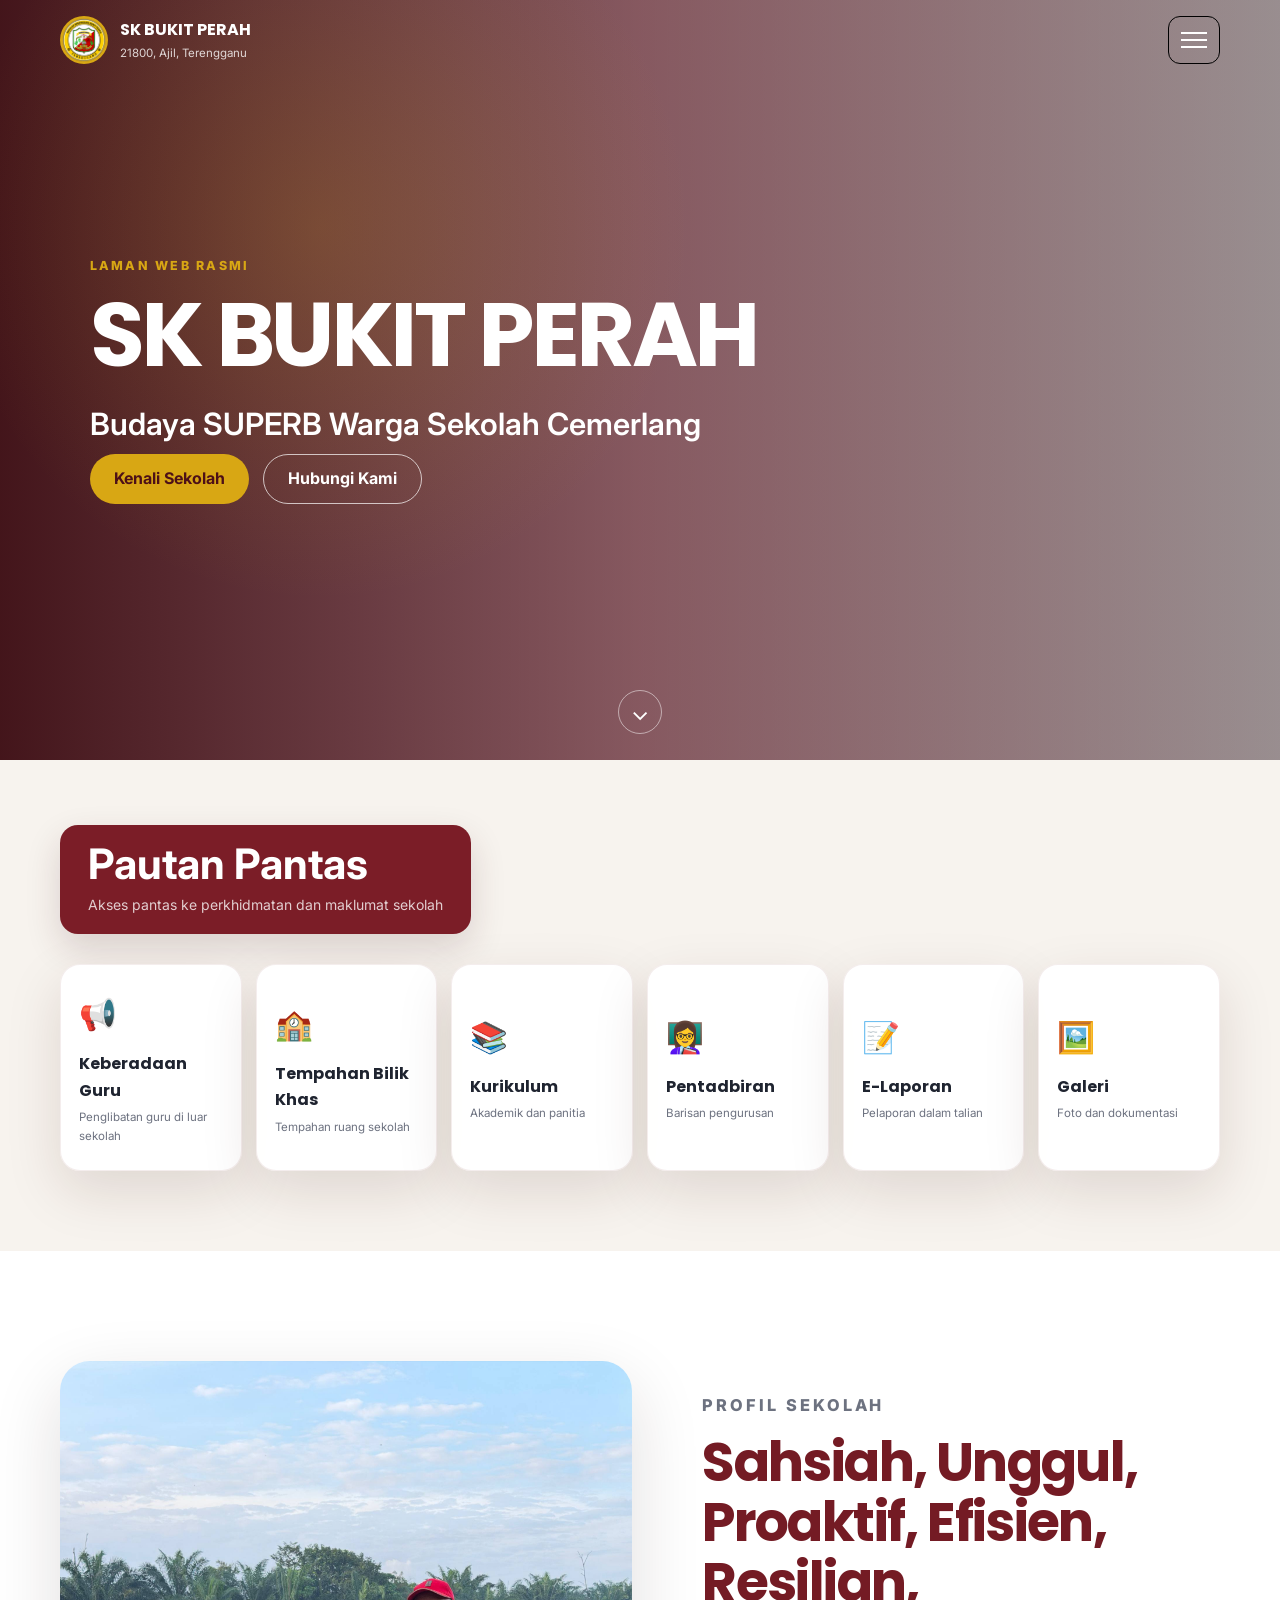
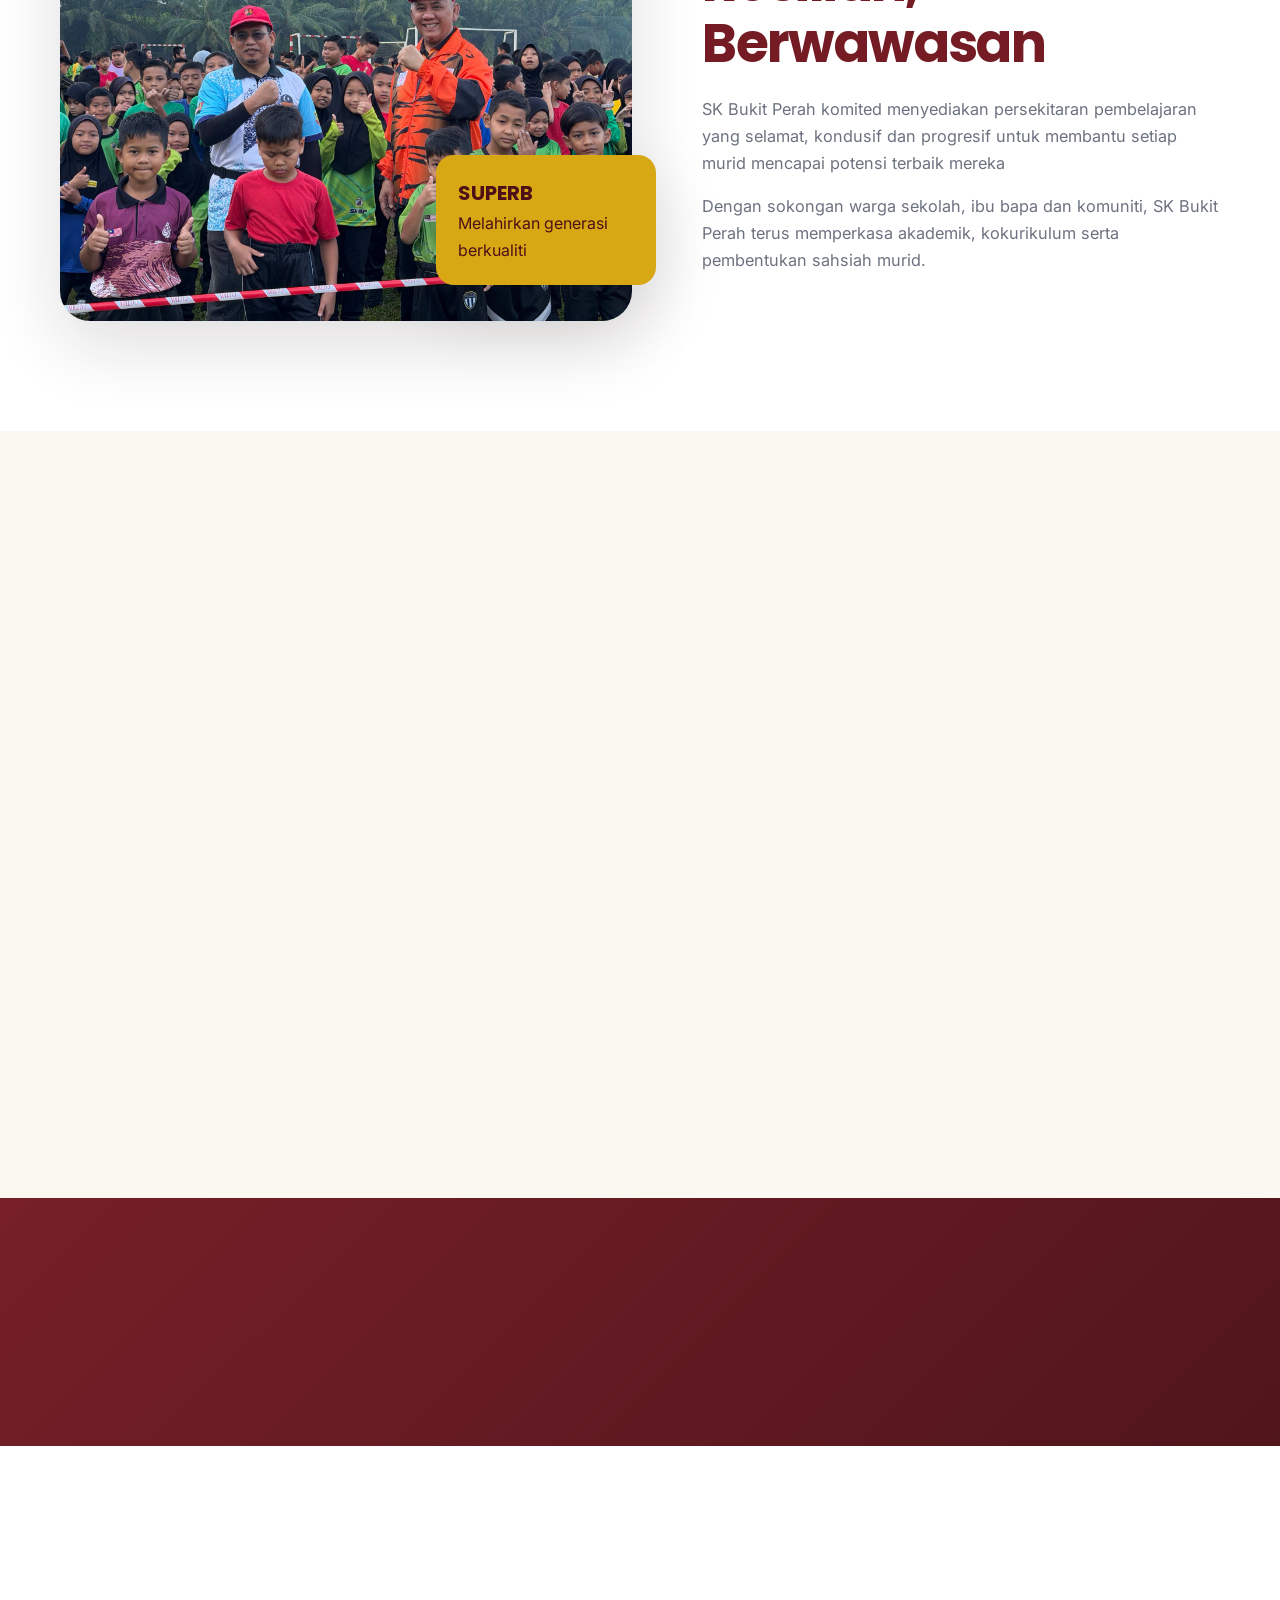
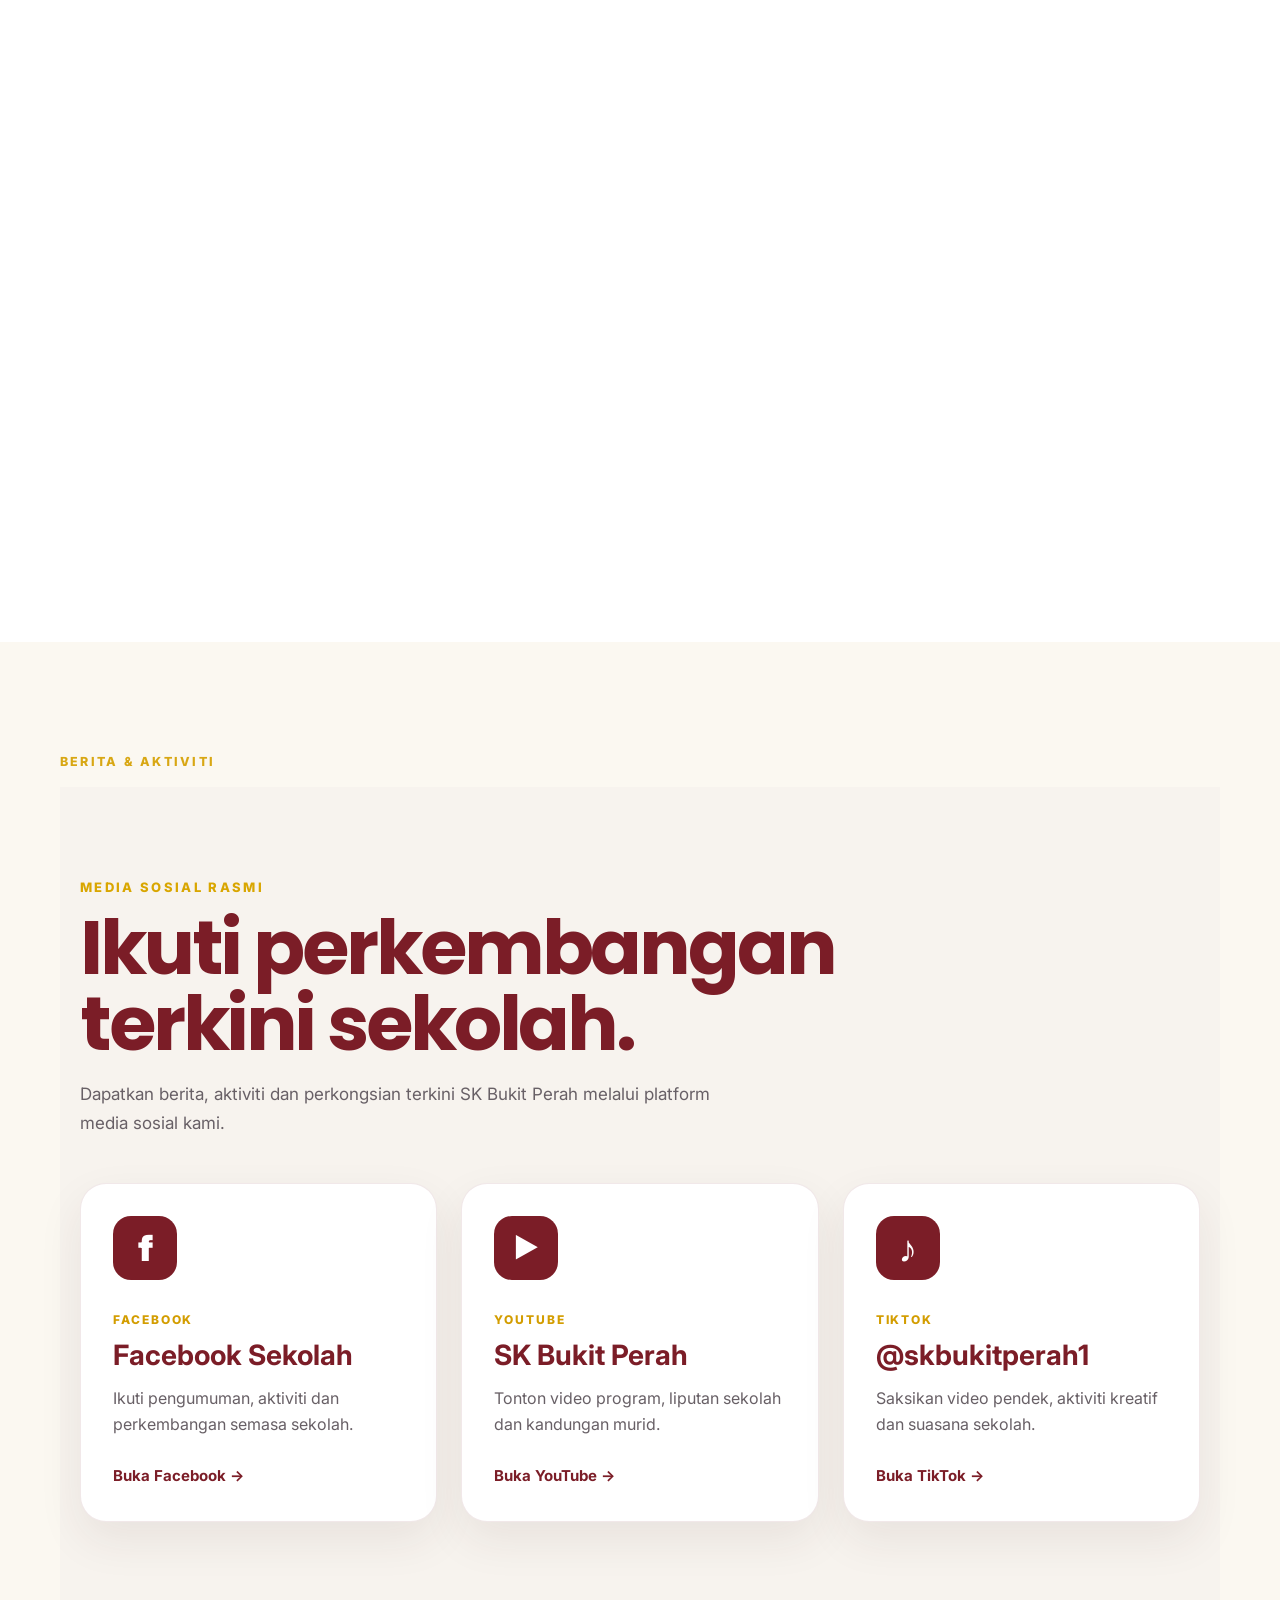
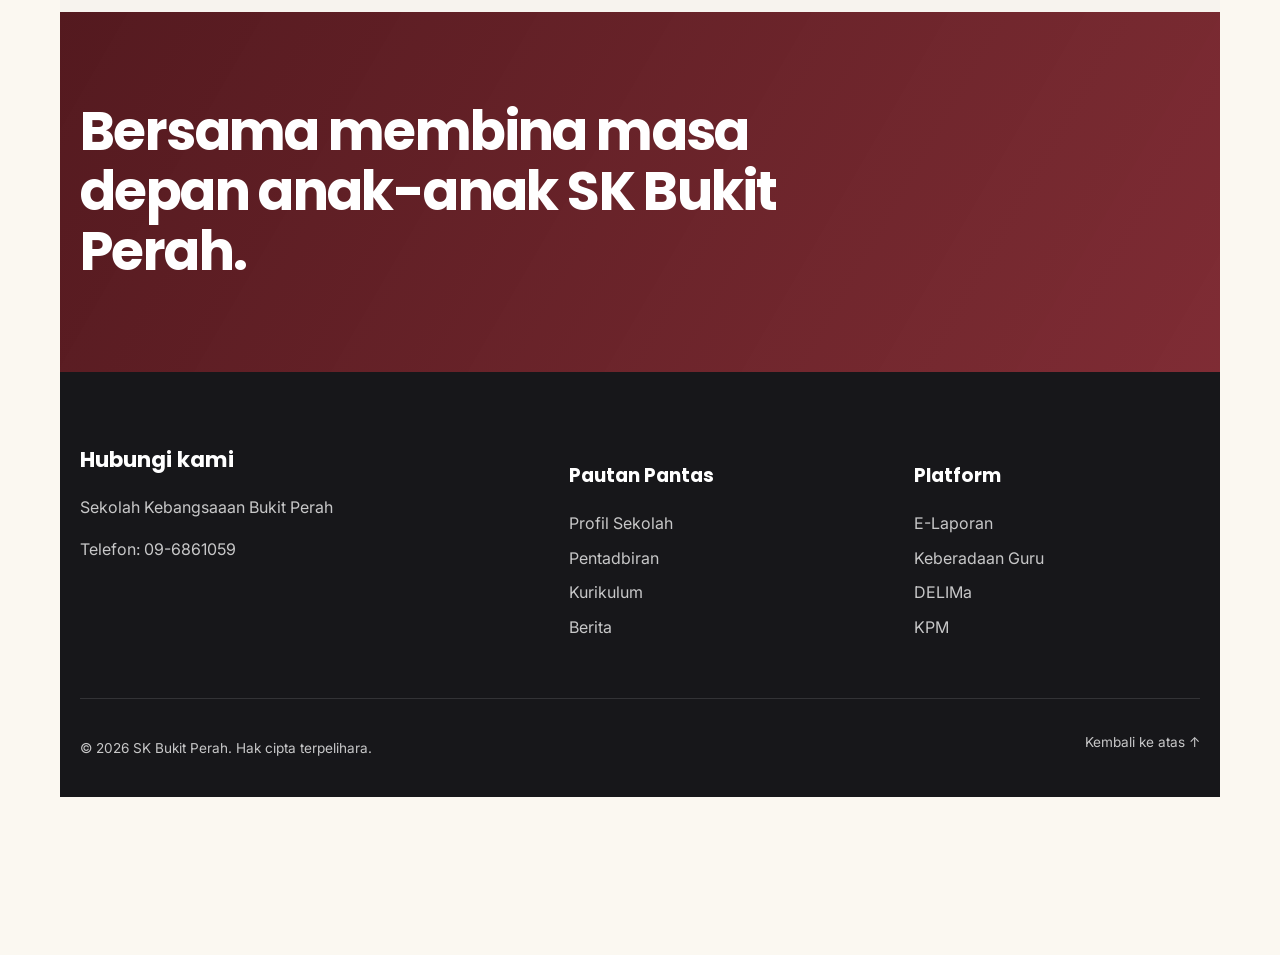
==== commit 657d3c3e: "Add new administration page for SK Bukit Perah with organizational chart and leadership details" ====
--- a/index.html
+++ b/index.html
@@ -32,7 +32,7 @@
       <nav class="main-nav" aria-label="Navigasi utama">
         <a href="#utama">Utama</a>
         <a href="#profil">Profil</a>
-        <a href="#pentadbiran">Pentadbiran</a>
+        <a href="pentadbiran.html">Pentadbiran</a>
         <a href="#kurikulum">Kurikulum</a>
         <a href="#kokurikulum">Kokurikulum</a>
         <a href="#berita">Berita</a>
@@ -330,7 +330,7 @@
       <div>
         <h3>Pautan Pantas</h3>
         <a href="#profil">Profil Sekolah</a>
-        <a href="#pentadbiran">Pentadbiran</a>
+        <a href="pentadbiran.html">Pentadbiran</a>
         <a href="#kurikulum">Kurikulum</a>
         <a href="#berita">Berita</a>
       </div>
--- a/css/style.css
+++ b/css/style.css
@@ -1557,3 +1557,239 @@
     padding: 26px;
   }
 }
+/* =========================================
+   HALAMAN PENTADBIRAN
+   ========================================= */
+
+.administration-main {
+  width: min(1180px, calc(100% - 40px));
+  margin: 0 auto;
+  padding: 80px 0 110px;
+}
+
+.administration-heading {
+  max-width: 900px;
+  margin: 0 auto 65px;
+  text-align: center;
+}
+
+.administration-heading > p {
+  margin: 0 0 14px;
+  color: #d39d00;
+
+  font-size: 13px;
+  font-weight: 800;
+  letter-spacing: 0.18em;
+}
+
+.administration-heading h1 {
+  margin: 0 0 20px;
+  color: #7b1d27;
+
+  font-size: clamp(46px, 7vw, 78px);
+  line-height: 1;
+  letter-spacing: -0.04em;
+}
+
+.administration-heading > span {
+  display: block;
+  max-width: 680px;
+  margin: 0 auto;
+
+  color: #686066;
+  font-size: 17px;
+  line-height: 1.7;
+}
+
+
+/* CARTA ORGANISASI */
+
+.organisation-chart {
+  position: relative;
+}
+
+.organisation-top {
+  display: flex;
+  justify-content: center;
+}
+
+.organisation-team {
+  display: grid;
+  grid-template-columns: repeat(3, minmax(0, 1fr));
+  gap: 24px;
+}
+
+
+/* KAD PENTADBIR */
+
+.administrator-card {
+  overflow: hidden;
+  background: #ffffff;
+
+  border: 1px solid rgba(123, 29, 39, 0.1);
+  border-radius: 26px;
+
+  box-shadow: 0 20px 50px rgba(61, 32, 34, 0.1);
+
+  transition:
+    transform 0.25s ease,
+    box-shadow 0.25s ease;
+}
+
+.administrator-card:hover {
+  transform: translateY(-6px);
+  box-shadow: 0 28px 65px rgba(61, 32, 34, 0.16);
+}
+
+.administrator-card-main {
+  width: min(390px, 100%);
+  border: 2px solid #d9a600;
+}
+
+.administrator-photo {
+  height: 360px;
+  overflow: hidden;
+  background: #eee8e2;
+}
+
+.administrator-card-main .administrator-photo {
+  height: 410px;
+}
+
+.administrator-photo img {
+  width: 100%;
+  height: 100%;
+  display: block;
+
+  object-fit: cover;
+  object-position: center top;
+}
+
+.administrator-information {
+  padding: 26px 25px 30px;
+  text-align: center;
+}
+
+.administrator-information span {
+  display: block;
+  margin-bottom: 10px;
+
+  color: #d39d00;
+  font-size: 12px;
+  font-weight: 800;
+  letter-spacing: 0.14em;
+}
+
+.administrator-information h2 {
+  margin: 0 0 9px;
+  color: #7b1d27;
+
+  font-size: 22px;
+  line-height: 1.25;
+}
+
+.administrator-information p {
+  margin: 0;
+  color: #686066;
+  font-size: 15px;
+}
+
+
+/* GARIS PENGHUBUNG CARTA */
+
+.organisation-connector {
+  position: relative;
+  width: min(790px, 70%);
+  height: 85px;
+  margin: 0 auto;
+}
+
+.organisation-connector::before {
+  content: "";
+  position: absolute;
+
+  top: 0;
+  left: 50%;
+
+  width: 2px;
+  height: 42px;
+
+  background: #d9a600;
+  transform: translateX(-50%);
+}
+
+.organisation-connector::after {
+  content: "";
+  position: absolute;
+
+  top: 41px;
+  left: 0;
+
+  width: 100%;
+  height: 2px;
+
+  background: #d9a600;
+}
+
+.organisation-connector span::before,
+.organisation-connector span::after {
+  content: "";
+  position: absolute;
+
+  top: 41px;
+
+  width: 2px;
+  height: 44px;
+
+  background: #d9a600;
+}
+
+.organisation-connector span::before {
+  left: 0;
+}
+
+.organisation-connector span::after {
+  right: 0;
+}
+
+
+/* TABLET */
+
+@media (max-width: 900px) {
+  .organisation-connector {
+    display: none;
+  }
+
+  .organisation-team {
+    grid-template-columns: 1fr;
+    max-width: 520px;
+    margin: 30px auto 0;
+  }
+
+  .administrator-card-main {
+    max-width: 520px;
+  }
+}
+
+
+/* TELEFON */
+
+@media (max-width: 600px) {
+  .administration-main {
+    width: min(100% - 28px, 1180px);
+    padding: 55px 0 75px;
+  }
+
+  .administration-heading {
+    margin-bottom: 40px;
+  }
+
+  .administration-heading h1 {
+    font-size: 43px;
+  }
+
+  .administrator-photo,
+  .administrator-card-main .administrator-photo {
+    height: 350px;
+  }
+}
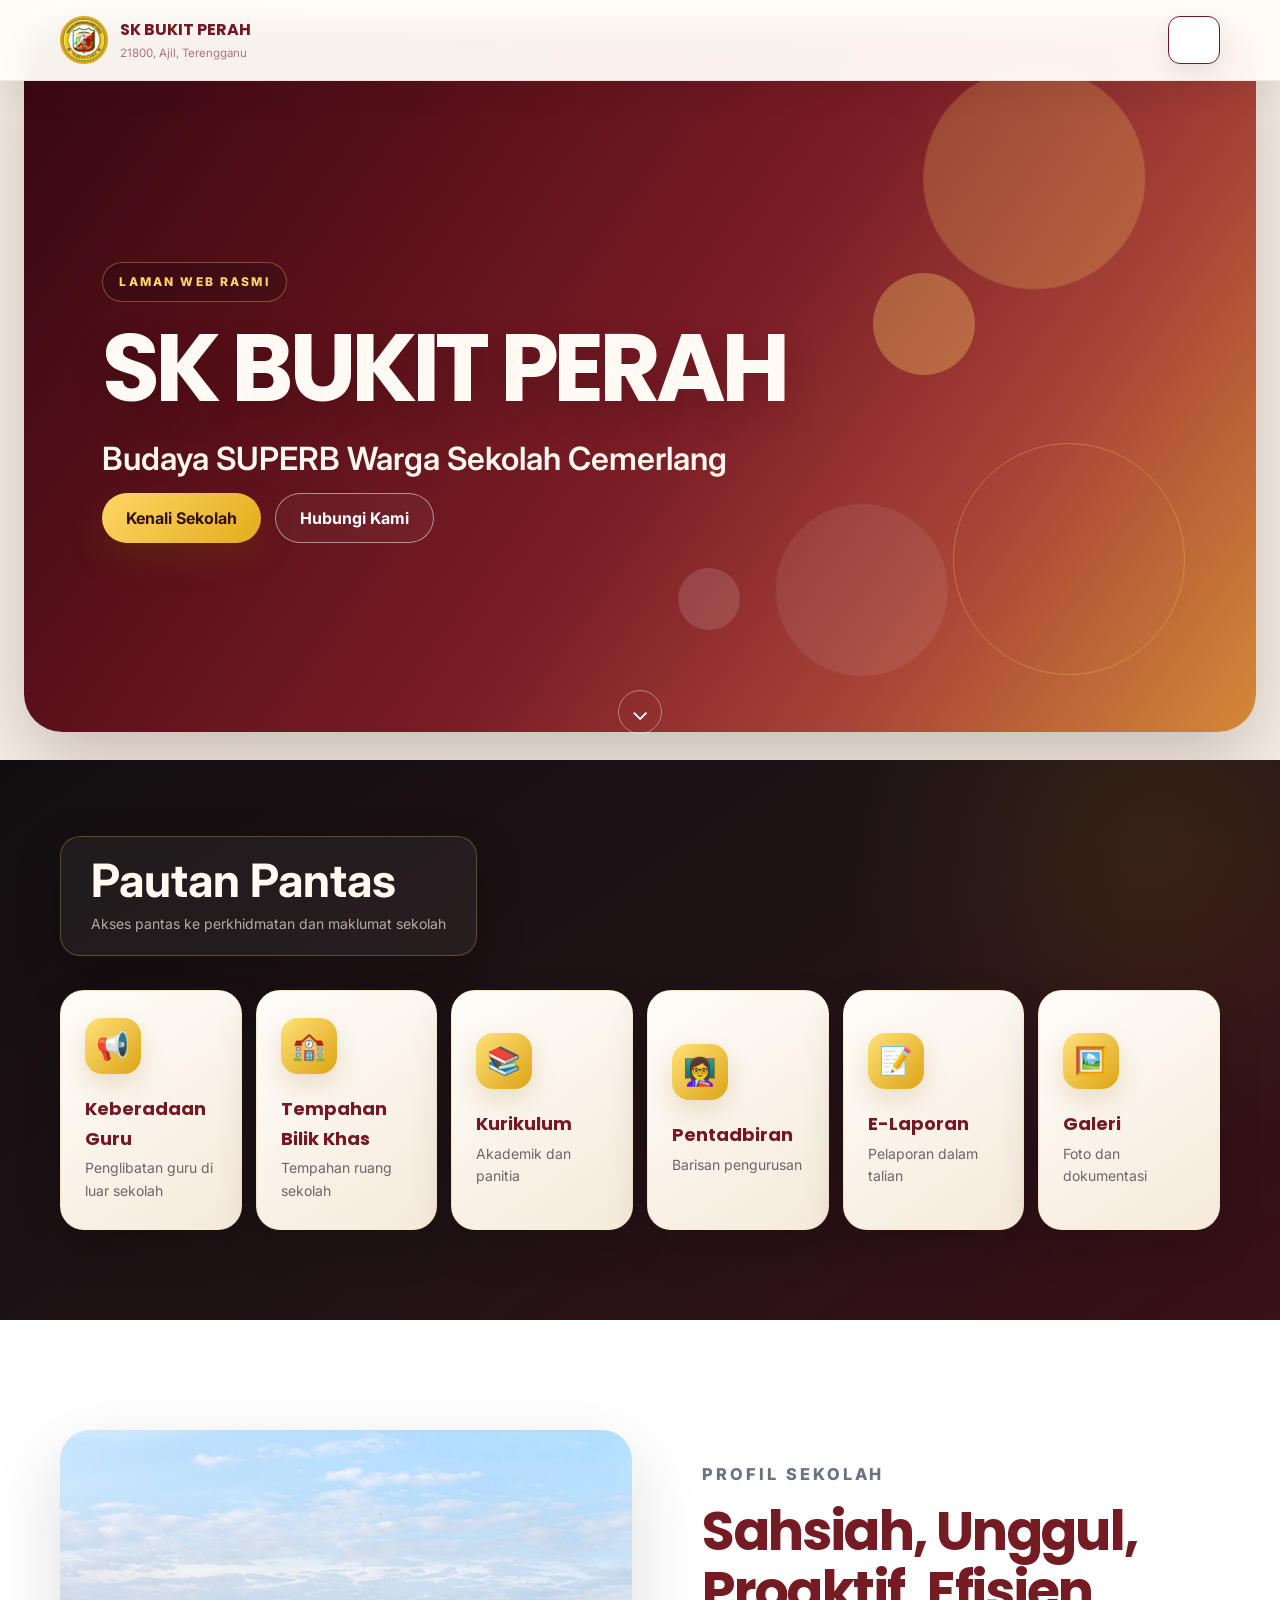
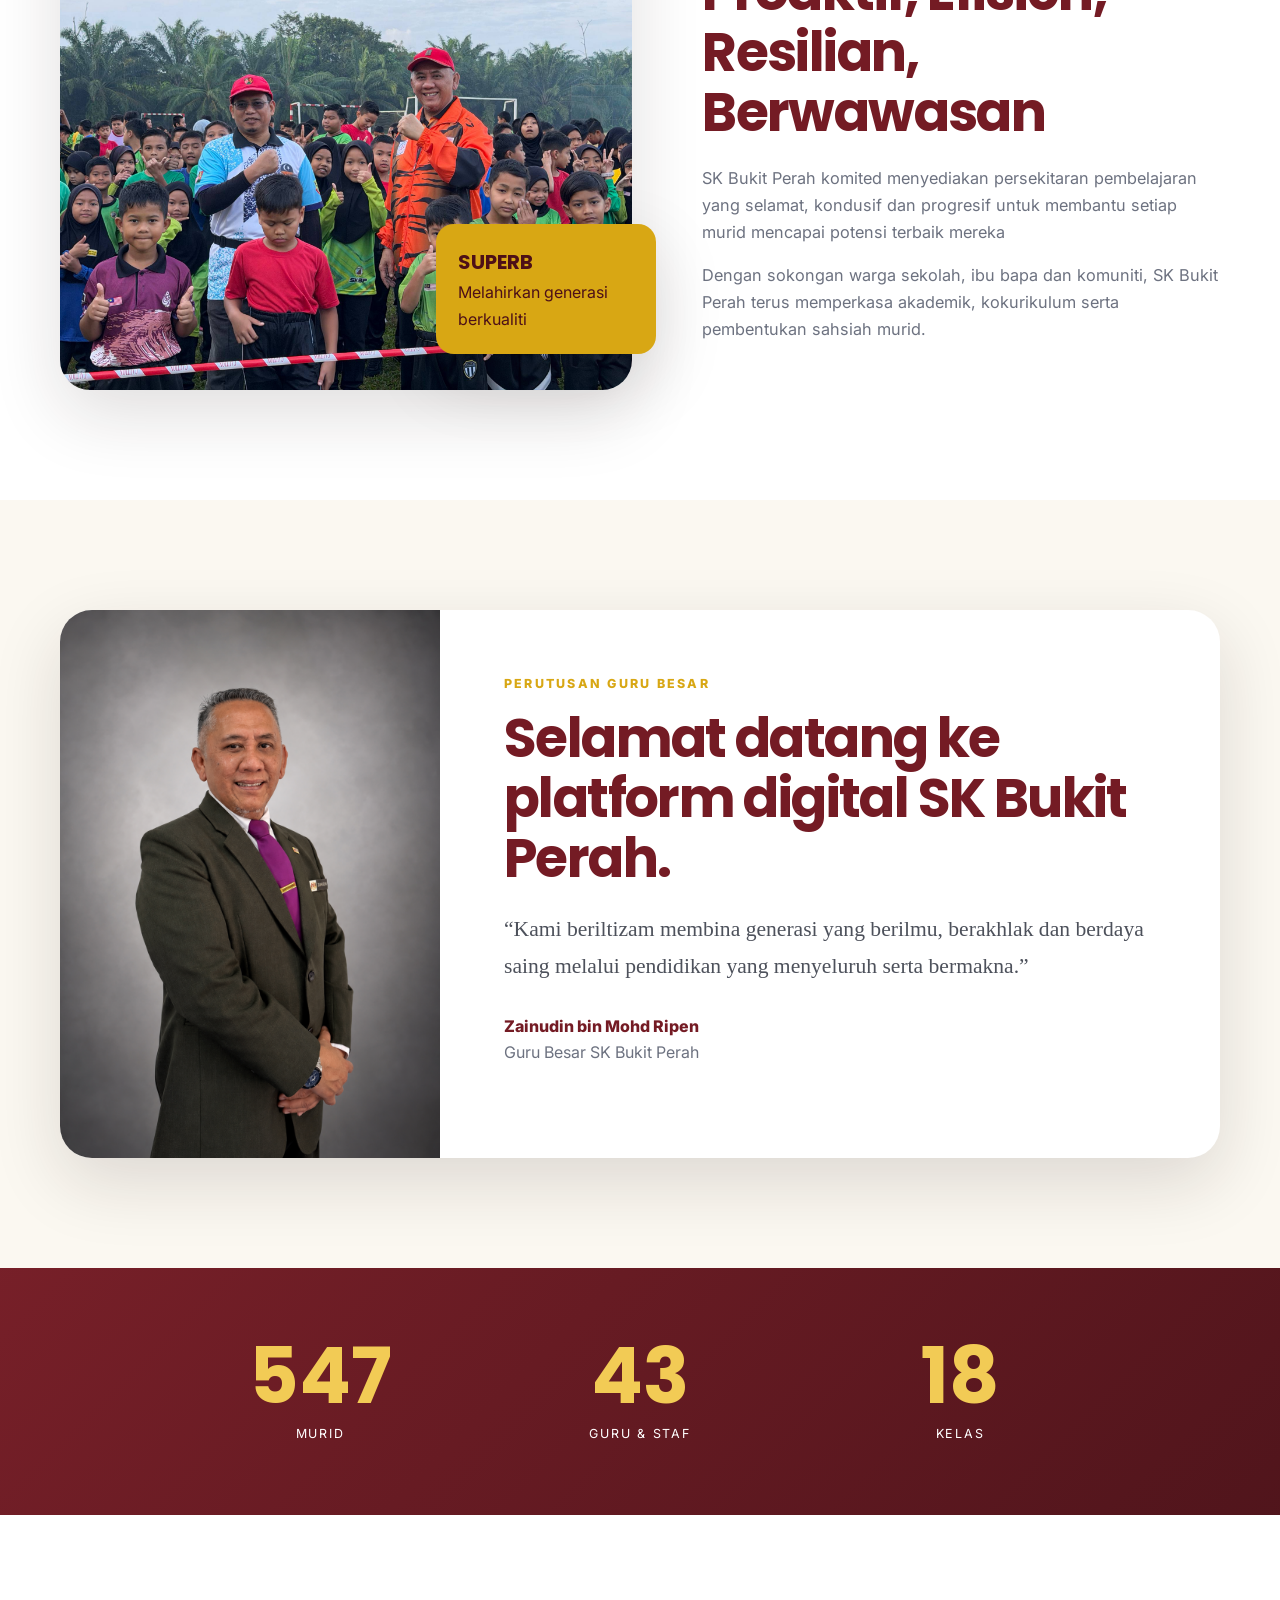
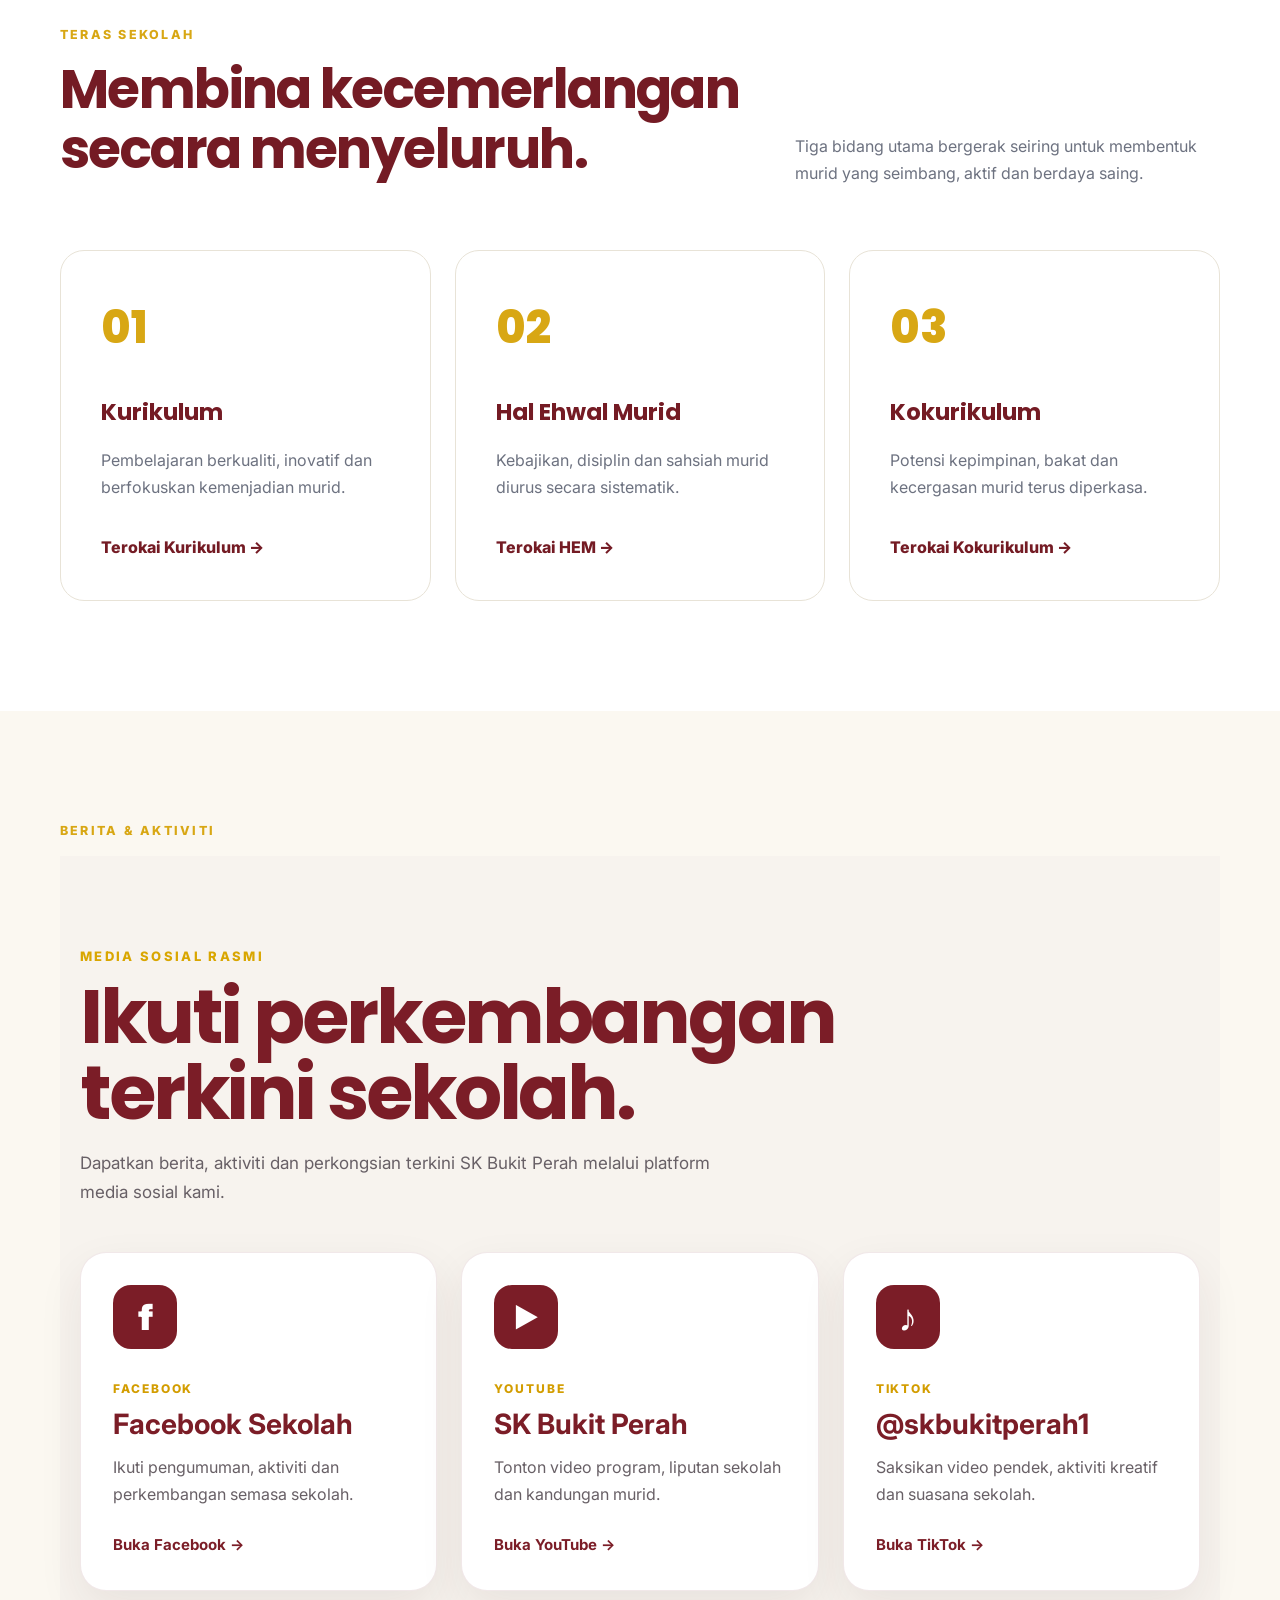
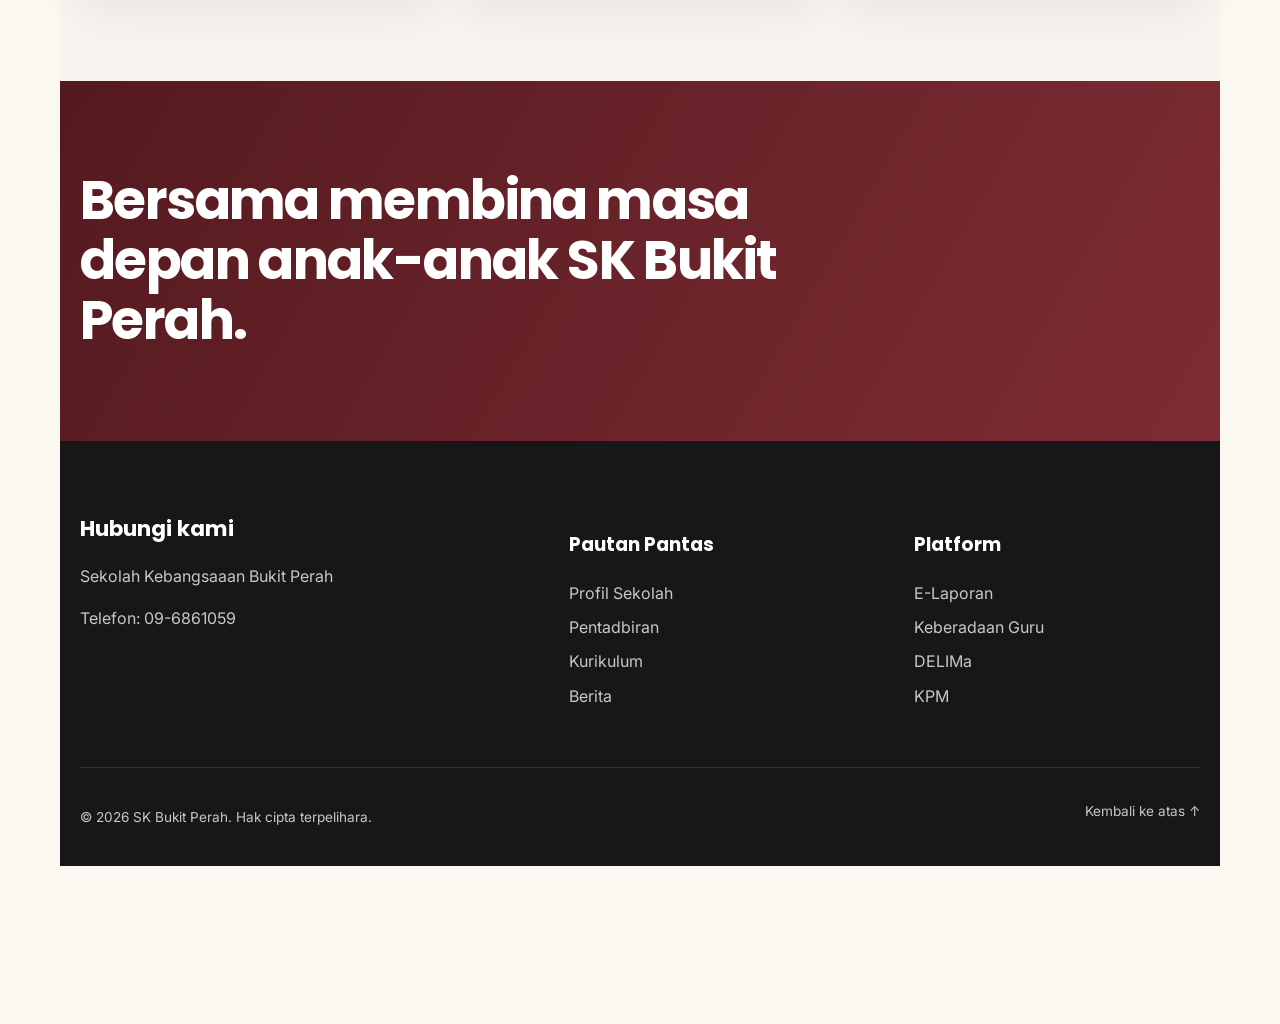
==== commit 296b040b: "Update links in e-laporan and index pages for improved accessibility" ====
--- a/index.html
+++ b/index.html
@@ -211,7 +211,12 @@
             <span>03</span>
             <h3>Kokurikulum</h3>
             <p>Potensi kepimpinan, bakat dan kecergasan murid terus diperkasa.</p>
-            <a href="#">Terokai Kokurikulum →</a>
+           <a href="https://datastudio.google.com/reporting/d392768a-84d9-4464-ace5-67437aeb068f/page/o9lkD"
+   target="_blank"
+   rel="noopener noreferrer"
+   class="card-link">
+  Terokai Kokurikulum →
+</a>
           </article>
         </div>
       </div>
--- a/css/style.css
+++ b/css/style.css
@@ -1792,4 +1792,457 @@
   .administrator-card-main .administrator-photo {
     height: 350px;
   }
+}
+/* =========================================
+   LUXURY SCHOOL — MAROON, GOLD & CREAM
+   ========================================= */
+
+:root {
+  --luxury-maroon-dark: #3d0b13;
+  --luxury-maroon: #741923;
+  --luxury-maroon-light: #a33b35;
+  --luxury-gold: #e2ad19;
+  --luxury-gold-light: #ffd667;
+  --luxury-cream: #f8f1e7;
+  --luxury-black: #181315;
+}
+
+
+/* HEADER PUTIH PREMIUM */
+.site-header {
+  background: rgba(255, 252, 247, 0.96) !important;
+  color: var(--luxury-maroon) !important;
+
+  border-bottom: 1px solid rgba(116, 25, 35, 0.08);
+  box-shadow: 0 10px 30px rgba(44, 20, 23, 0.08);
+  backdrop-filter: blur(12px);
+}
+
+.site-header .brand strong {
+  color: var(--luxury-maroon) !important;
+}
+
+.site-header .brand span {
+  color: #9d555b !important;
+}
+
+.menu-toggle {
+  color: var(--luxury-maroon) !important;
+  background: #ffffff !important;
+  border: 1.5px solid var(--luxury-maroon) !important;
+  box-shadow: 0 8px 22px rgba(52, 18, 23, 0.08);
+}
+
+
+/* HERO UTAMA */
+.hero {
+  position: relative;
+  min-height: 760px;
+  padding: 145px 0 100px;
+
+  color: #ffffff;
+  background: var(--luxury-cream) !important;
+  overflow: hidden;
+}
+
+
+/* PANEL OMBRE MAROON */
+.hero::before {
+  content: "";
+  position: absolute;
+  inset: 22px 24px 28px;
+
+  background:
+    radial-gradient(
+      circle at 82% 22%,
+      rgba(255, 214, 103, 0.22) 0,
+      rgba(255, 214, 103, 0.22) 110px,
+      transparent 112px
+    ),
+    radial-gradient(
+      circle at 68% 80%,
+      rgba(255, 255, 255, 0.08) 0,
+      rgba(255, 255, 255, 0.08) 85px,
+      transparent 87px
+    ),
+    linear-gradient(
+      125deg,
+      #350810 0%,
+      #59101a 28%,
+      #7b1d27 54%,
+      #a84437 76%,
+      #d48938 100%
+    );
+
+  border-radius: 38px;
+  box-shadow:
+    0 30px 80px rgba(48, 15, 20, 0.24),
+    inset 0 1px 0 rgba(255, 255, 255, 0.12);
+}
+
+
+/* GARIS EMAS HIASAN */
+.hero::after {
+  content: "";
+  position: absolute;
+  z-index: 1;
+
+  right: 95px;
+  bottom: 85px;
+
+  width: 230px;
+  height: 230px;
+
+  border: 1px solid rgba(255, 214, 103, 0.30);
+  border-radius: 50%;
+
+  box-shadow:
+    -145px -235px 0 -65px rgba(255, 214, 103, 0.32),
+    -360px 40px 0 -85px rgba(255, 255, 255, 0.13);
+}
+
+.hero-overlay {
+  display: none !important;
+}
+
+
+/* KANDUNGAN HERO */
+.hero-content {
+  position: relative;
+  z-index: 2;
+
+  max-width: 1040px;
+  padding-left: clamp(45px, 8vw, 135px) !important;
+  padding-right: 45px !important;
+}
+
+
+/* LABEL KECIL */
+.hero .eyebrow {
+  display: inline-flex;
+  align-items: center;
+
+  margin-bottom: 24px;
+  padding: 9px 16px;
+
+  color: var(--luxury-gold-light) !important;
+  background: rgba(25, 8, 12, 0.25);
+
+  border: 1px solid rgba(255, 214, 103, 0.32);
+  border-radius: 999px;
+
+  font-size: 12px;
+  font-weight: 800;
+  letter-spacing: 0.18em;
+}
+
+
+/* NAMA SEKOLAH */
+.hero h1 {
+  max-width: none;
+  margin: 0 0 28px;
+
+  color: #fffaf3 !important;
+
+  font-size: clamp(62px, 7.4vw, 112px);
+  line-height: 0.9;
+  letter-spacing: -0.055em;
+
+  text-shadow: 0 14px 35px rgba(28, 6, 10, 0.18);
+  white-space: nowrap;
+}
+
+
+/* SLOGAN */
+.hero-motto {
+  width: max-content;
+  max-width: 100%;
+  margin-bottom: 14px;
+
+  color: #fff8ef !important;
+
+  font-size: clamp(25px, 2.5vw, 39px);
+  line-height: 1.25;
+  white-space: nowrap;
+}
+
+.hero-address {
+  color: rgba(255, 247, 237, 0.76) !important;
+}
+
+
+/* BUTANG EMAS */
+.hero .btn-gold {
+  color: #351014 !important;
+
+  background:
+    linear-gradient(
+      135deg,
+      var(--luxury-gold-light) 0%,
+      var(--luxury-gold) 100%
+    ) !important;
+
+  border: none !important;
+  box-shadow: 0 14px 32px rgba(110, 75, 0, 0.28);
+}
+
+.hero .btn-gold:hover {
+  transform: translateY(-3px);
+
+  background:
+    linear-gradient(
+      135deg,
+      #ffe58b 0%,
+      #efba26 100%
+    ) !important;
+}
+
+
+/* BUTANG OUTLINE */
+.hero .btn-outline {
+  color: #ffffff !important;
+  background: rgba(255, 255, 255, 0.04) !important;
+
+  border-color: rgba(255, 255, 255, 0.50) !important;
+}
+
+.hero .btn-outline:hover {
+  color: var(--luxury-maroon-dark) !important;
+  background: #fffaf3 !important;
+}
+
+.hero .scroll-cue {
+  color: #ffffff;
+  border-color: rgba(255, 255, 255, 0.38);
+}
+
+
+/* =========================================
+   PAUTAN PANTAS — SECTION BERASINGAN
+   ========================================= */
+
+.quick-section {
+  position: relative;
+  z-index: 2;
+
+  margin-top: 0 !important;
+  padding: 76px 0 90px;
+
+  background:
+    radial-gradient(
+      circle at 90% 15%,
+      rgba(226, 173, 25, 0.10),
+      transparent 25%
+    ),
+    linear-gradient(
+      145deg,
+      #120e10 0%,
+      #211316 55%,
+      #3b1017 100%
+    ) !important;
+}
+
+
+/* PANEL TAJUK */
+.quick-section-heading {
+  width: fit-content;
+  max-width: 100%;
+
+  margin: 0 0 34px;
+  padding: 20px 30px;
+
+  background: rgba(255, 255, 255, 0.05);
+
+  border: 1px solid rgba(255, 214, 103, 0.25);
+  border-radius: 20px;
+
+  box-shadow: 0 18px 48px rgba(0, 0, 0, 0.20);
+}
+
+.quick-section-heading h2 {
+  margin: 0;
+
+  color: #fff9f0;
+  font-size: clamp(30px, 4vw, 46px);
+  line-height: 1;
+}
+
+.quick-section-heading p {
+  margin: 9px 0 0;
+
+  color: rgba(255, 249, 240, 0.65);
+  font-size: 14px;
+}
+
+
+/* KAD PAUTAN */
+.quick-section .quick-grid {
+  margin-top: 0;
+}
+
+.quick-card {
+  min-height: 190px;
+  padding: 27px 24px;
+
+  color: #2b2022;
+  background:
+    linear-gradient(
+      145deg,
+      #fffdf9 0%,
+      #f5eadb 100%
+    ) !important;
+
+  border: 1px solid rgba(226, 173, 25, 0.16) !important;
+  border-radius: 24px !important;
+
+  box-shadow:
+    0 18px 42px rgba(0, 0, 0, 0.16),
+    inset 0 1px 0 rgba(255, 255, 255, 0.85);
+
+  transition:
+    transform 0.24s ease,
+    box-shadow 0.24s ease,
+    border-color 0.24s ease;
+}
+
+.quick-card:hover {
+  transform: translateY(-7px);
+
+  border-color: rgba(226, 173, 25, 0.45) !important;
+
+  box-shadow:
+    0 28px 60px rgba(0, 0, 0, 0.24),
+    inset 0 1px 0 rgba(255, 255, 255, 0.9);
+}
+
+
+/* IKON EMAS */
+.quick-icon {
+  width: 56px;
+  height: 56px;
+  margin-bottom: 20px;
+
+  display: inline-flex;
+  align-items: center;
+  justify-content: center;
+
+  background:
+    linear-gradient(
+      135deg,
+      #ffe17b 0%,
+      #dca414 100%
+    ) !important;
+
+  border-radius: 17px;
+  box-shadow: 0 10px 24px rgba(150, 104, 0, 0.18);
+
+  font-size: 27px;
+}
+
+.quick-card strong {
+  color: var(--luxury-maroon) !important;
+  font-size: 18px;
+}
+
+.quick-card small {
+  color: #716367 !important;
+  font-size: 14px;
+  line-height: 1.6;
+}
+
+
+/* MENU PANEL */
+.main-nav {
+  background: rgba(255, 252, 247, 0.96) !important;
+  border: 1px solid rgba(116, 25, 35, 0.09) !important;
+
+  box-shadow: 0 26px 70px rgba(42, 16, 20, 0.20) !important;
+  backdrop-filter: blur(14px);
+}
+
+.main-nav a {
+  color: #2d2022 !important;
+}
+
+.main-nav a:hover {
+  color: var(--luxury-maroon) !important;
+  background: #f7eee2 !important;
+}
+
+
+/* =========================================
+   RESPONSIVE
+   ========================================= */
+
+@media (max-width: 900px) {
+  .hero {
+    min-height: 720px;
+    padding: 130px 0 90px;
+  }
+
+  .hero::before {
+    inset: 16px;
+    border-radius: 28px;
+  }
+
+  .hero::after {
+    right: 40px;
+    bottom: 55px;
+
+    width: 150px;
+    height: 150px;
+  }
+
+  .hero-content {
+    max-width: 100%;
+
+    padding-left: 42px !important;
+    padding-right: 42px !important;
+  }
+
+  .hero h1 {
+    font-size: clamp(50px, 12vw, 78px);
+    white-space: normal;
+  }
+
+  .hero-motto {
+    width: auto;
+    white-space: normal;
+  }
+}
+
+
+@media (max-width: 600px) {
+  .hero {
+    min-height: 680px;
+    padding-top: 115px;
+  }
+
+  .hero::before {
+    inset: 12px;
+    border-radius: 24px;
+  }
+
+  .hero-content {
+    padding-left: 28px !important;
+    padding-right: 28px !important;
+  }
+
+  .hero h1 {
+    font-size: clamp(47px, 14vw, 68px);
+  }
+
+  .hero-motto {
+    font-size: 23px;
+  }
+
+  .quick-section {
+    padding: 55px 0 70px;
+  }
+
+  .quick-section-heading {
+    width: 100%;
+    padding: 18px 20px;
+    text-align: center;
+  }
 }
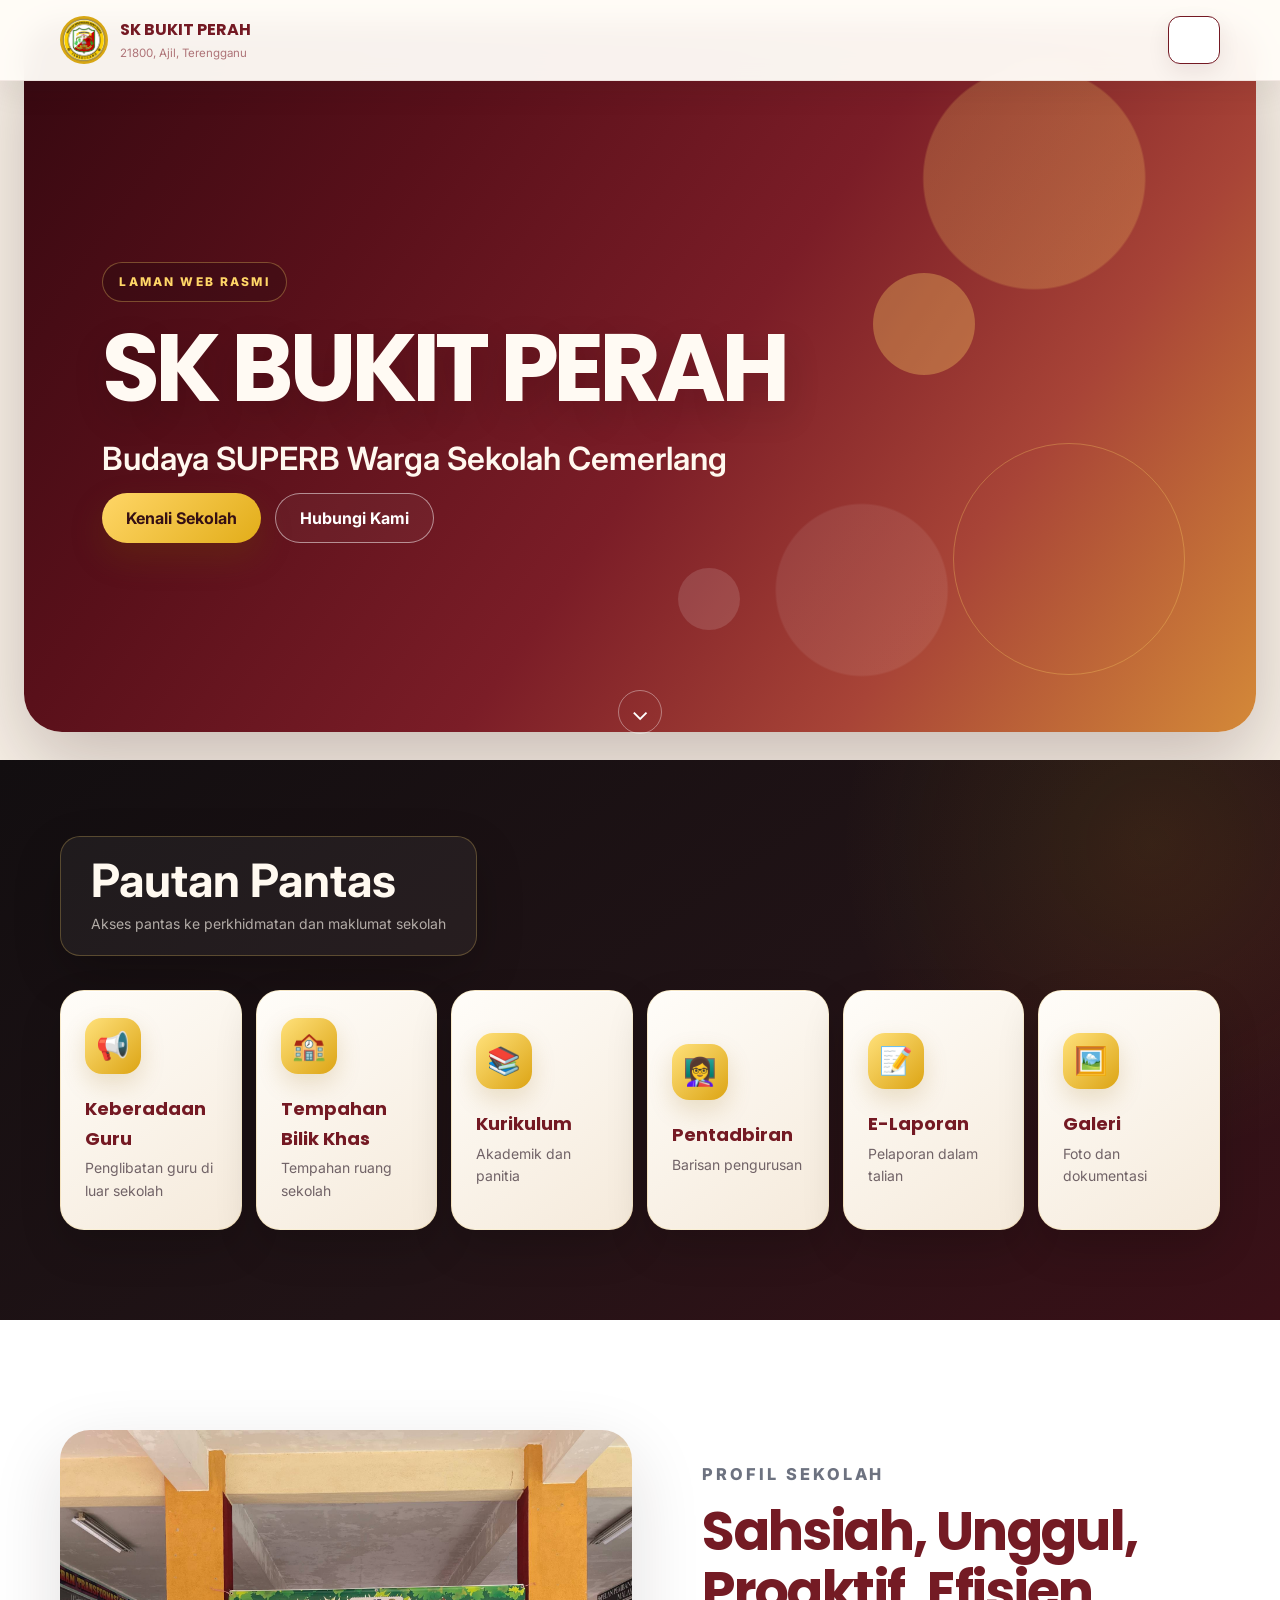
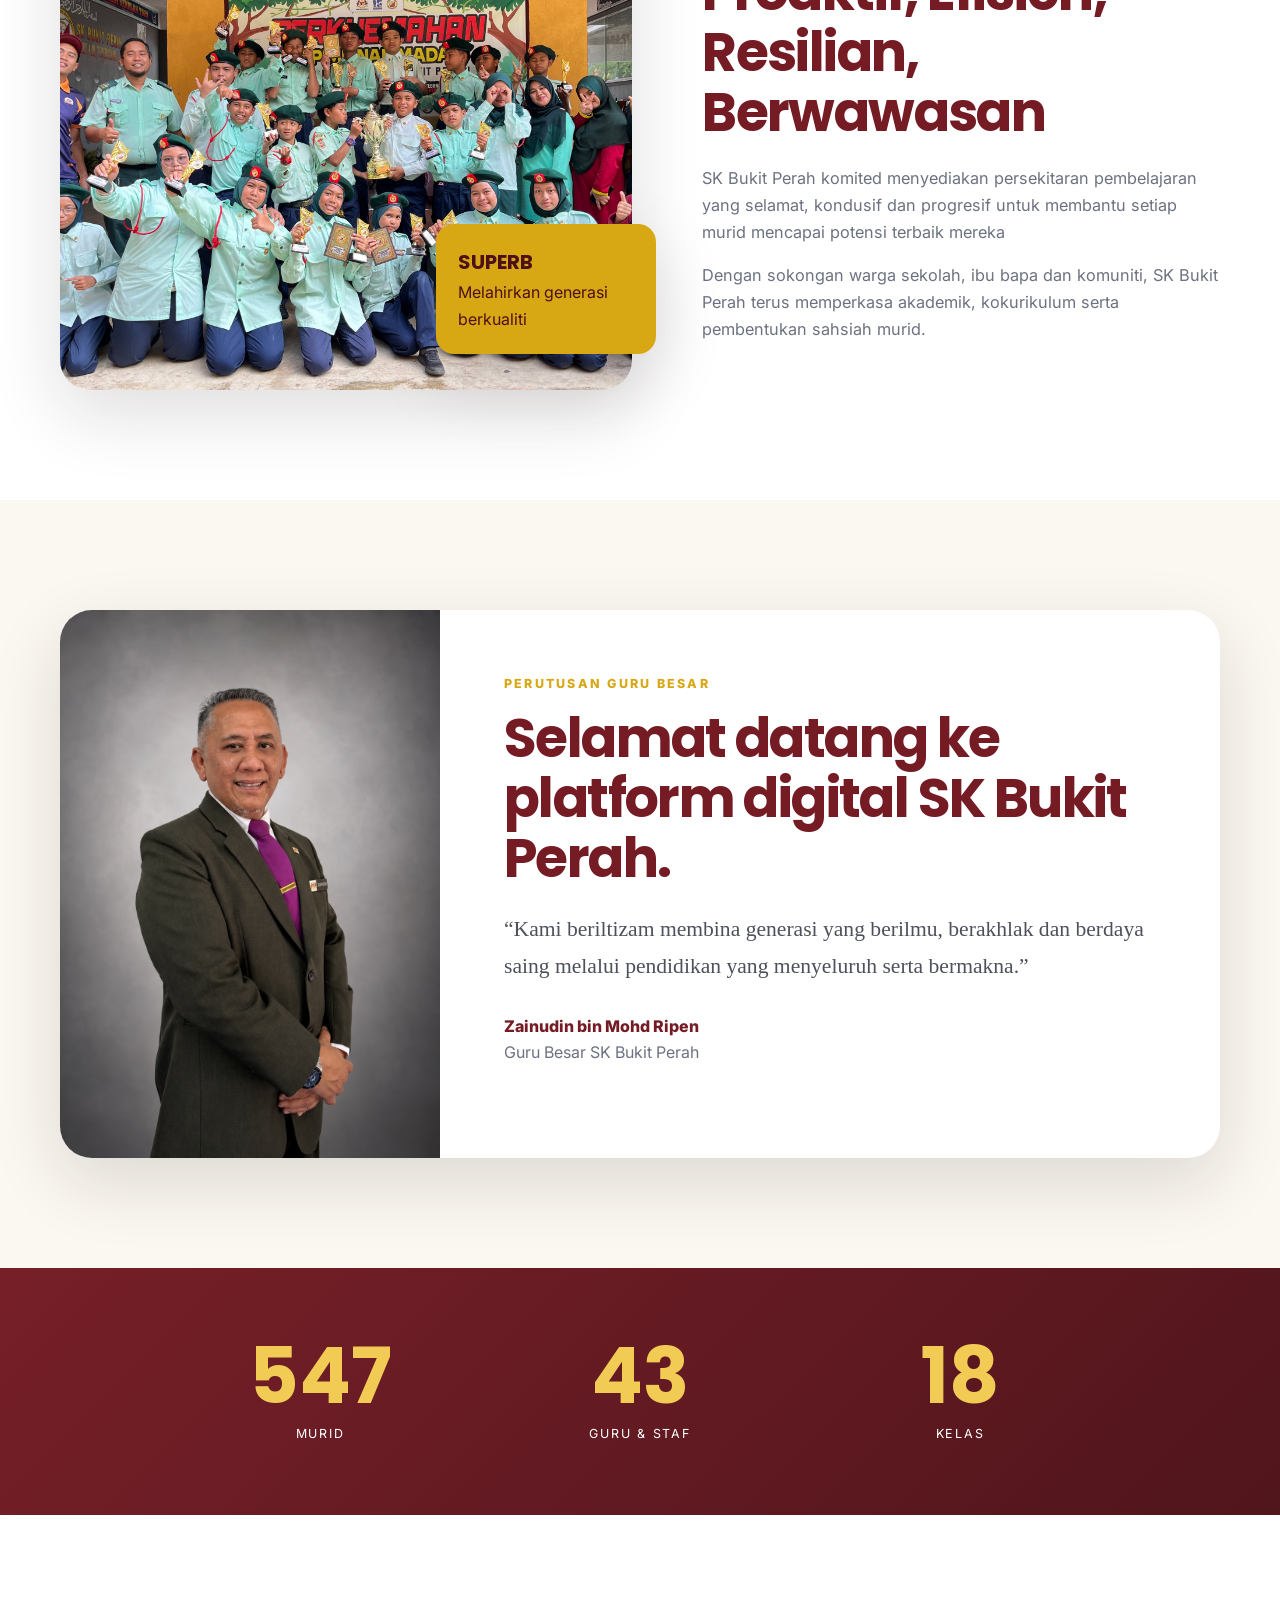
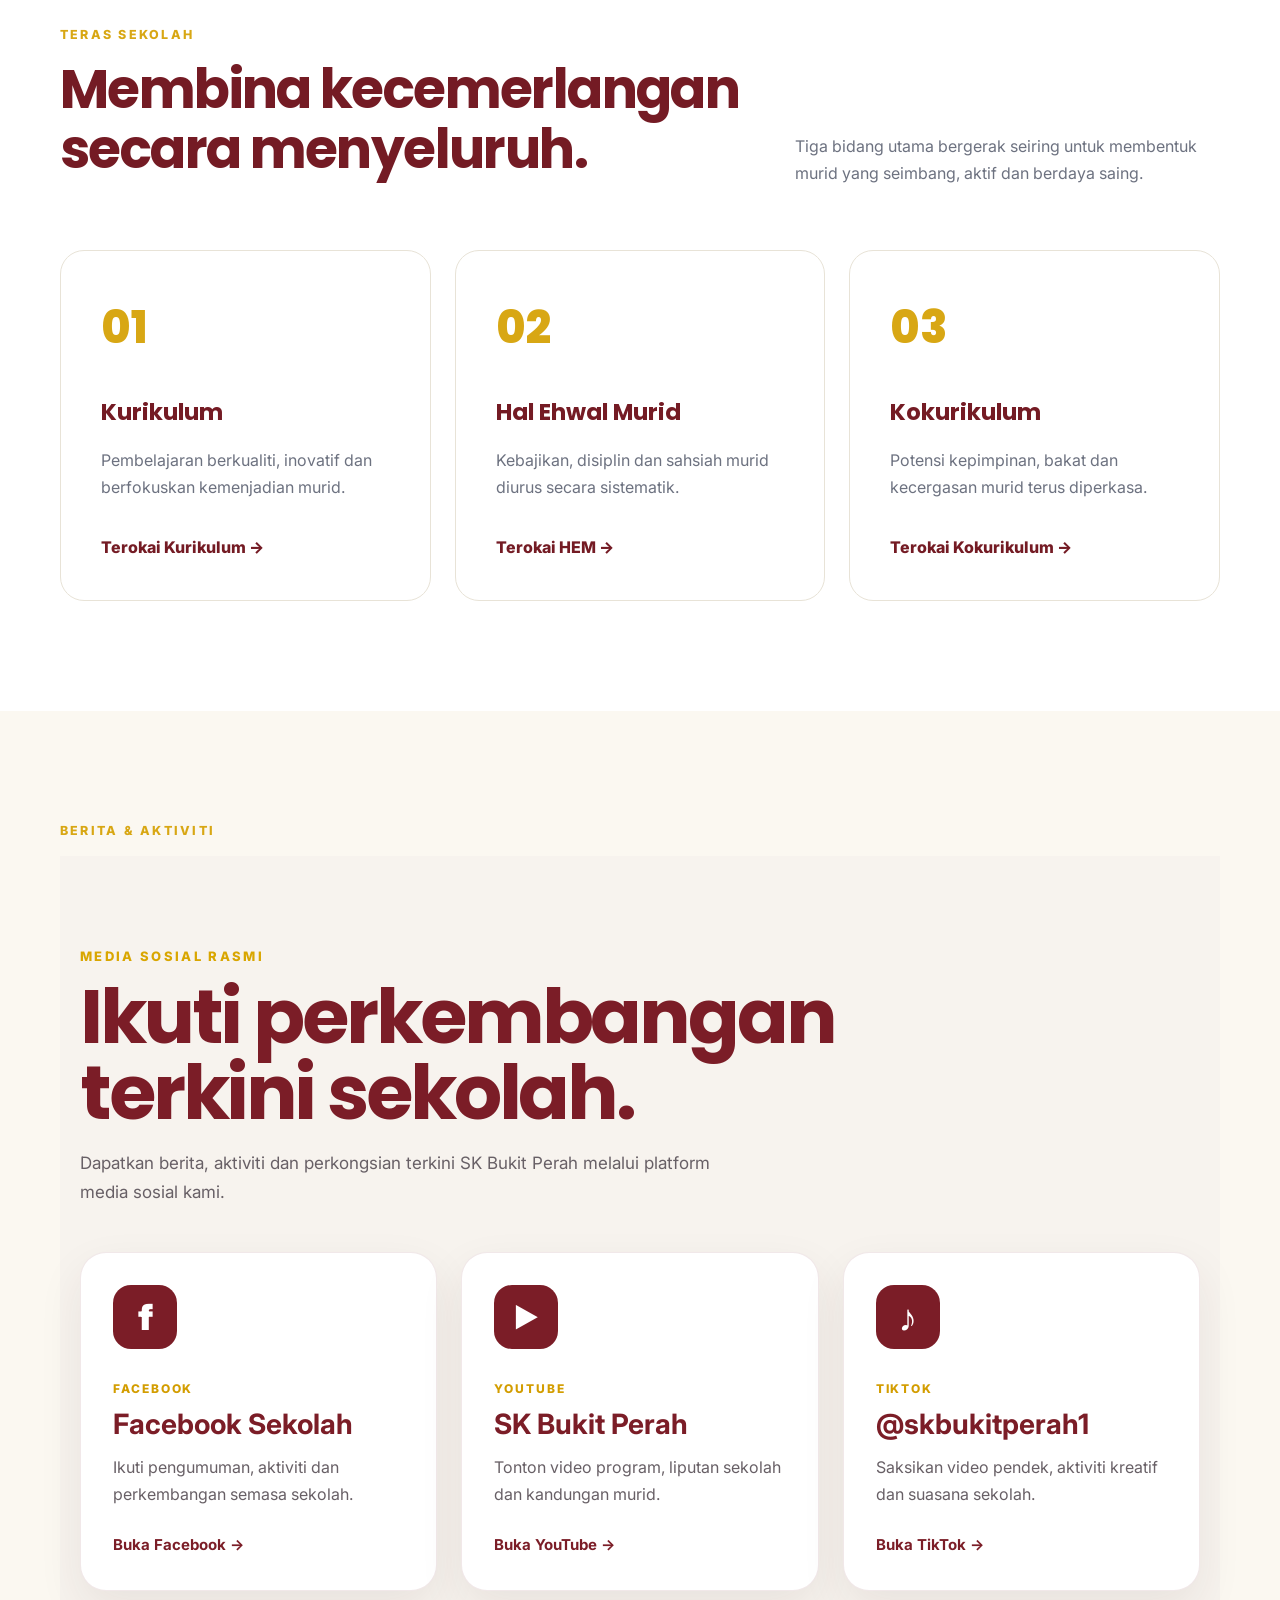
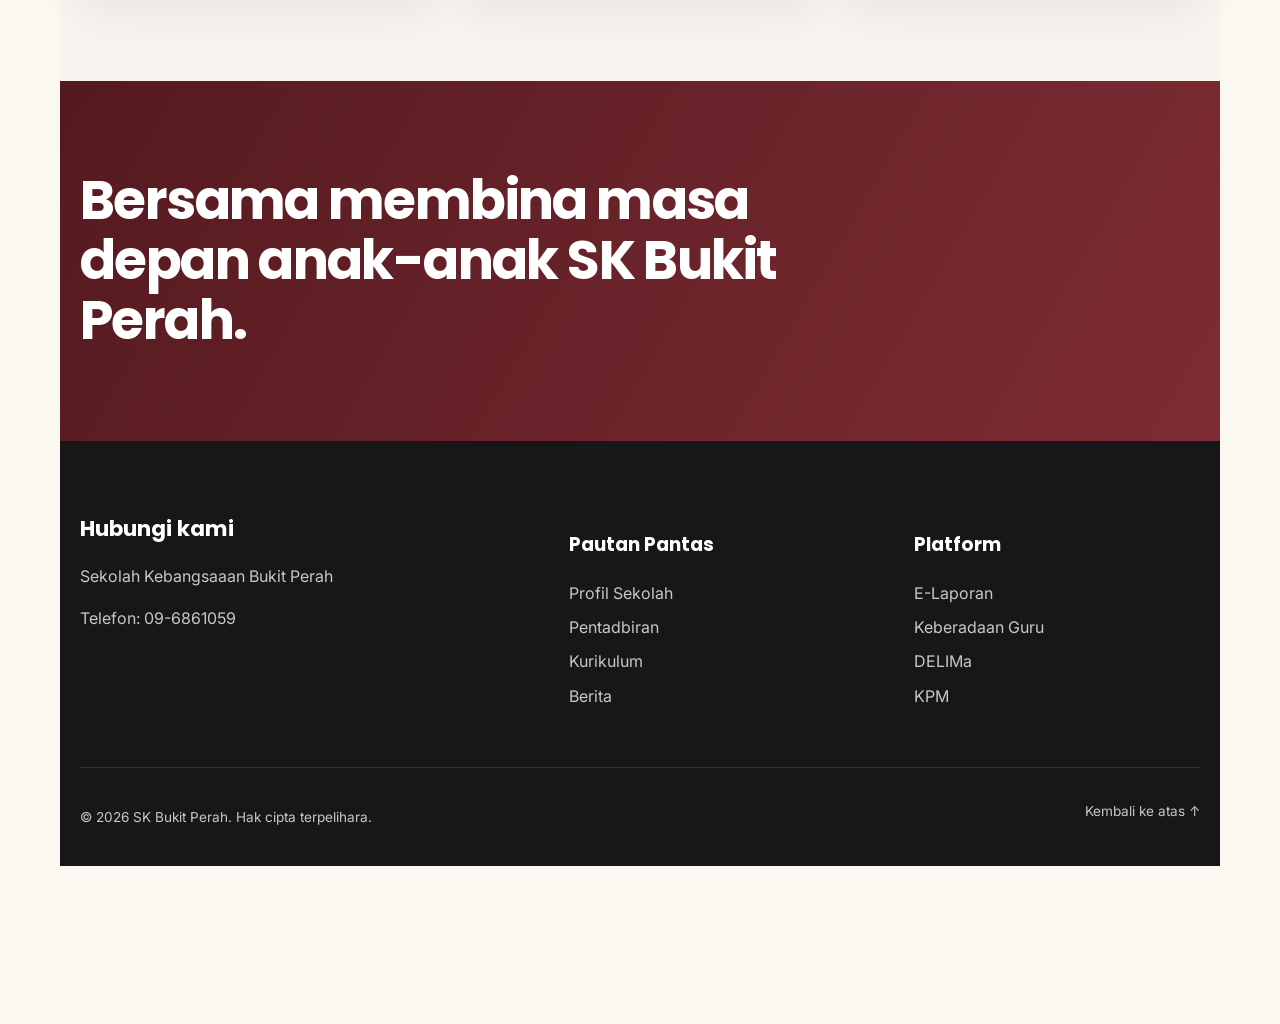
==== commit bb98d193: "Change image Suasana Sekolah" ====
--- a/index.html
+++ b/index.html
@@ -113,7 +113,7 @@
     <section class="section intro-section" id="profil">
       <div class="container split-layout">
         <div class="image-panel reveal">
-          <img src="images/gallery/IMG_5450.jpg" alt="Suasana sekolah">
+          <img src="images/gallery/IMG_5521.jpg" alt="Suasana sekolah">
           <div class="image-badge">
             <strong>SUPERB</strong>
             <span>Melahirkan generasi berkualiti</span>
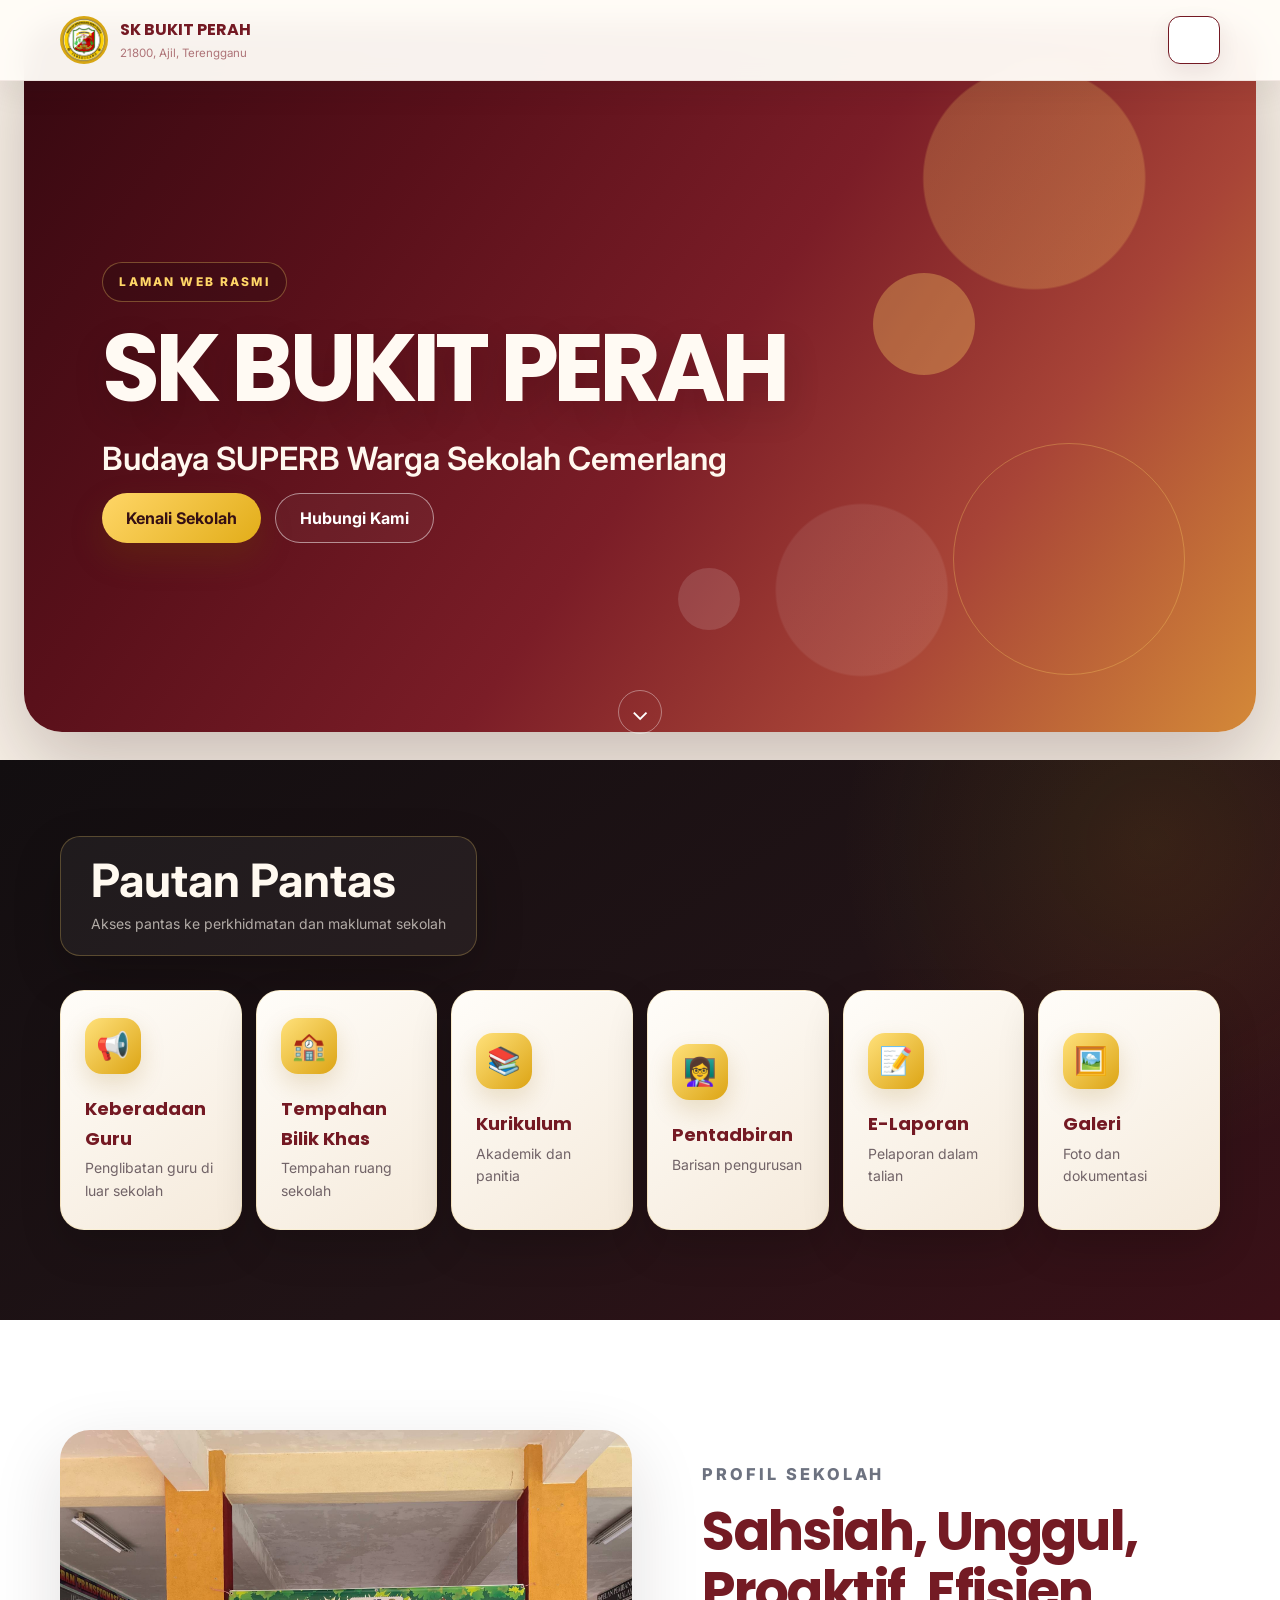
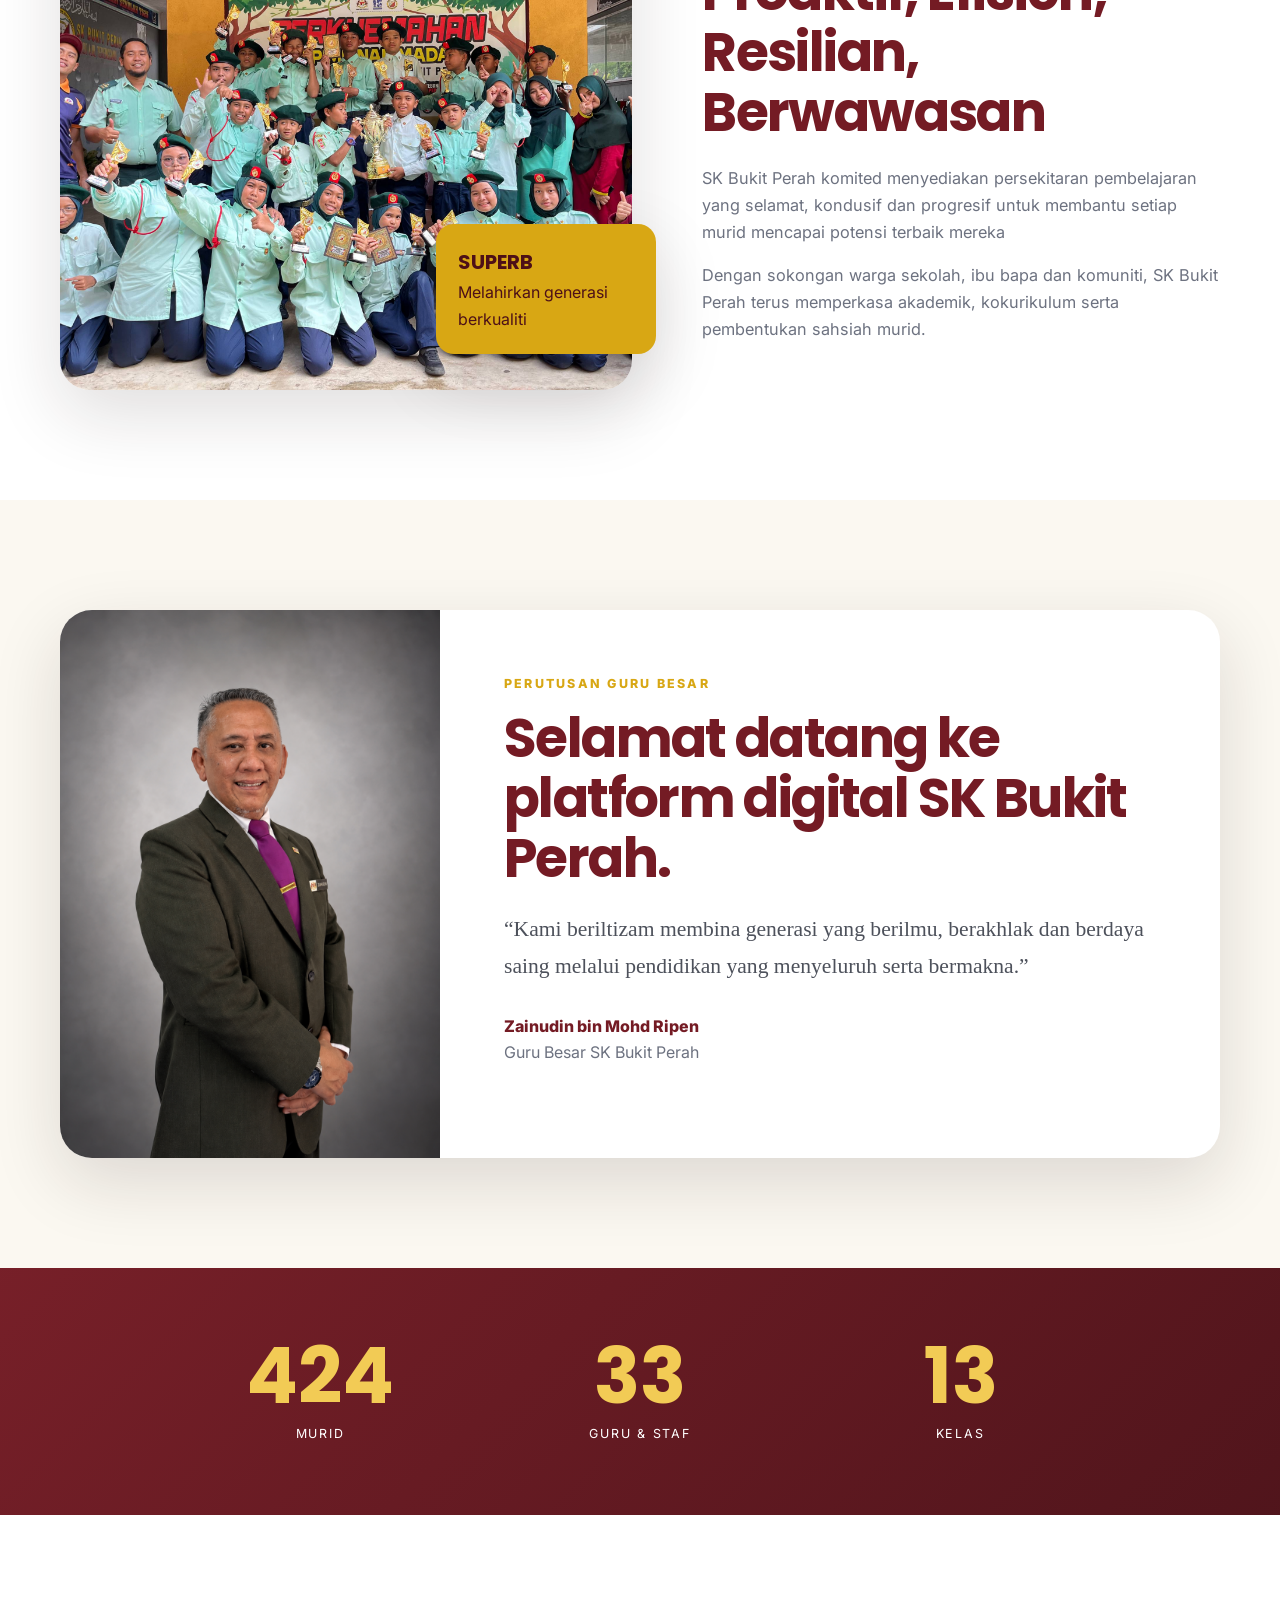
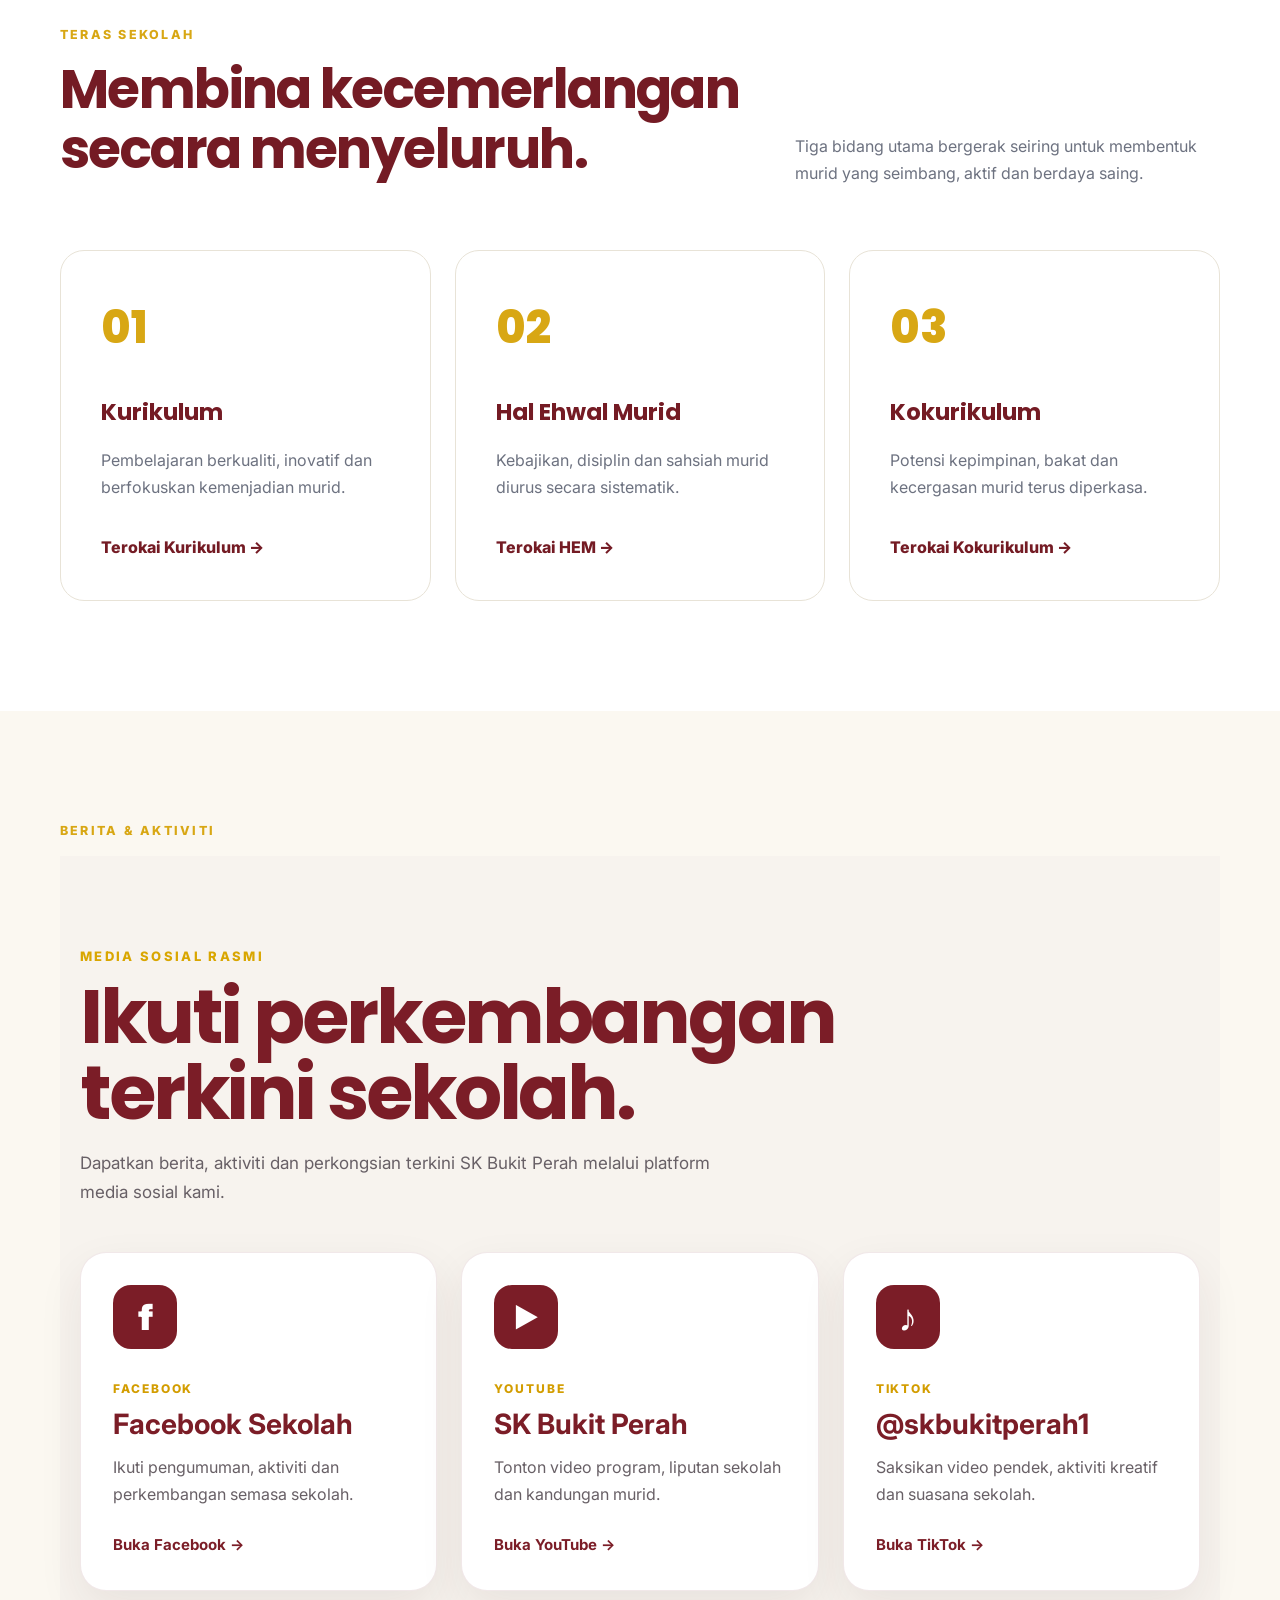
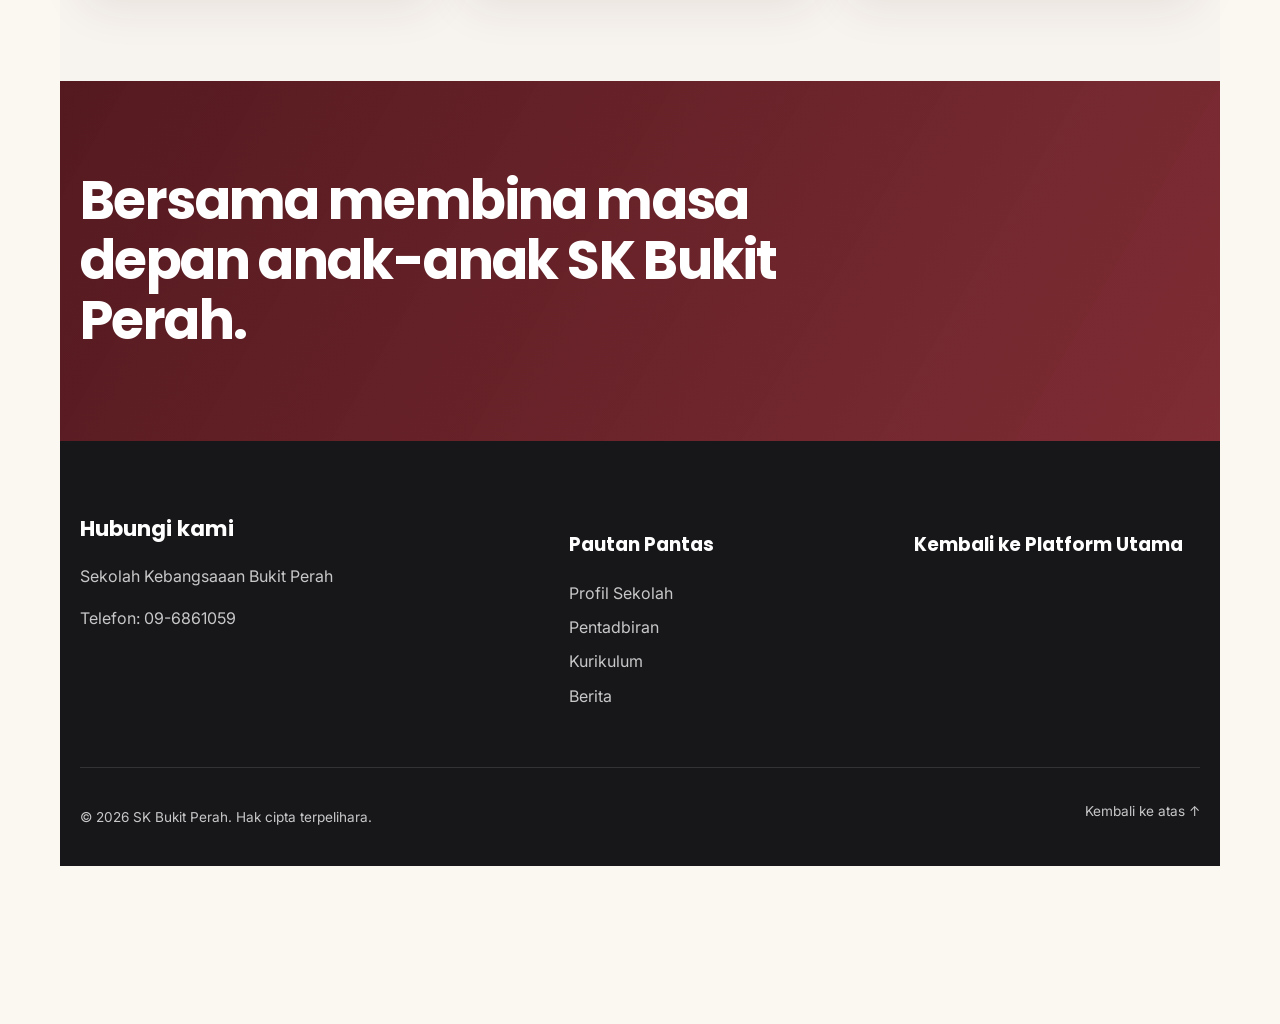
==== commit c06ddb07: "Update platform section heading and remove outdated links" ====
--- a/index.html
+++ b/index.html
@@ -341,11 +341,7 @@
       </div>
 
       <div>
-        <h3>Platform</h3>
-        <a href="#">E-Laporan</a>
-        <a href="#">Keberadaan Guru</a>
-        <a href="#">DELIMa</a>
-        <a href="#">KPM</a>
+        <h3>Kembali ke Platform Utama</h3>
       </div>
     </div>
 
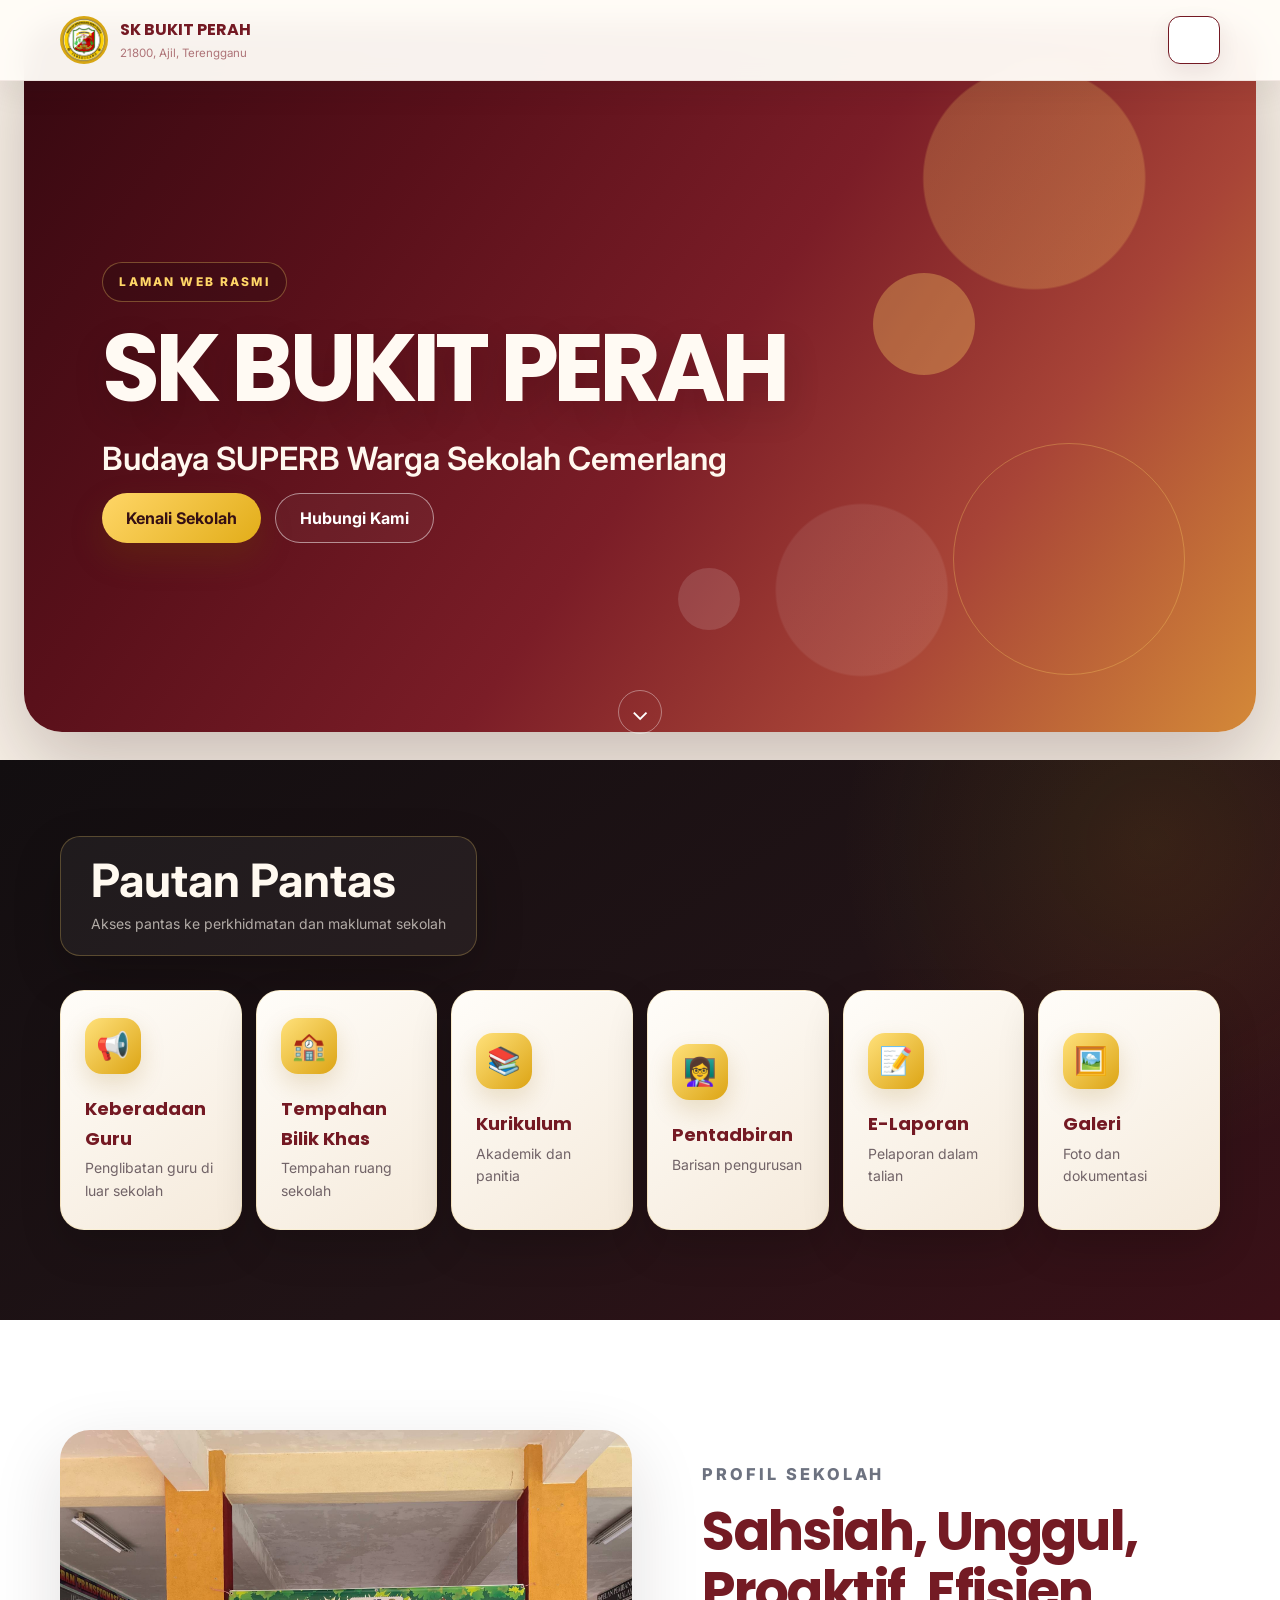
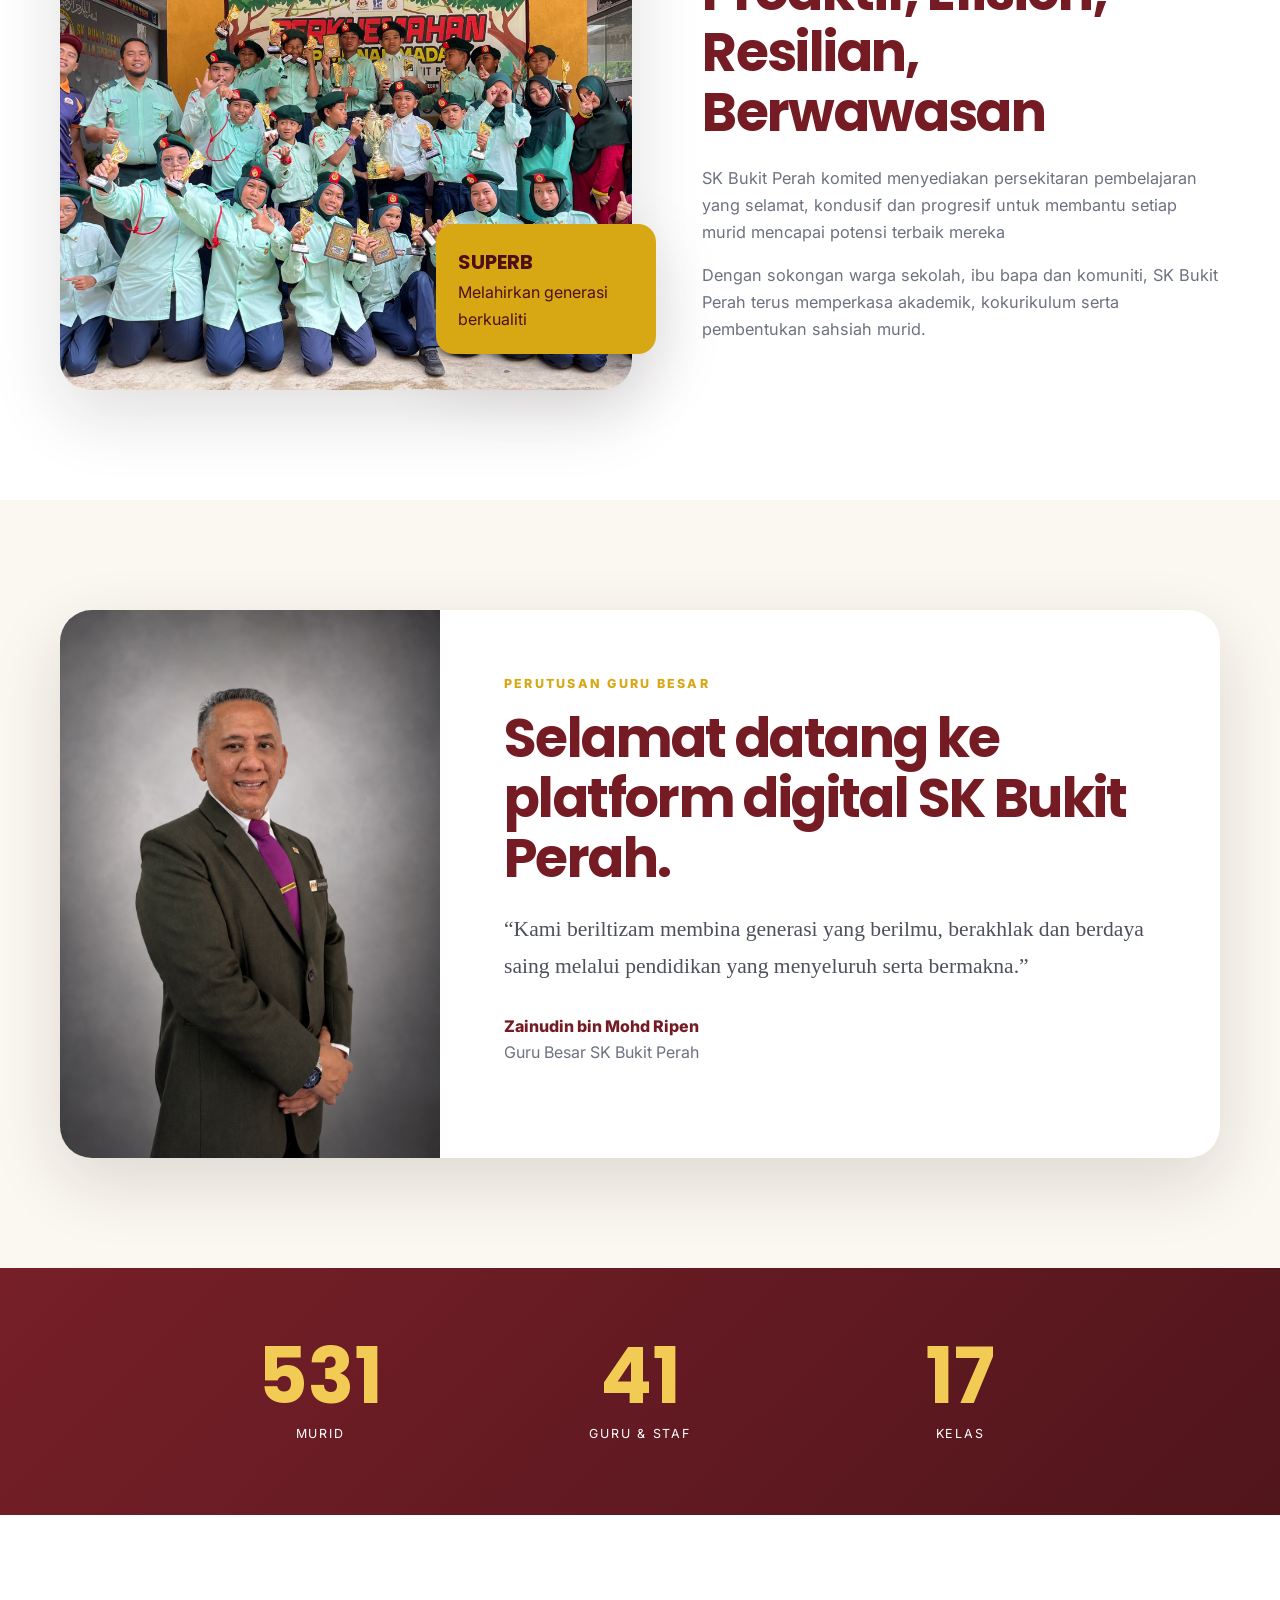
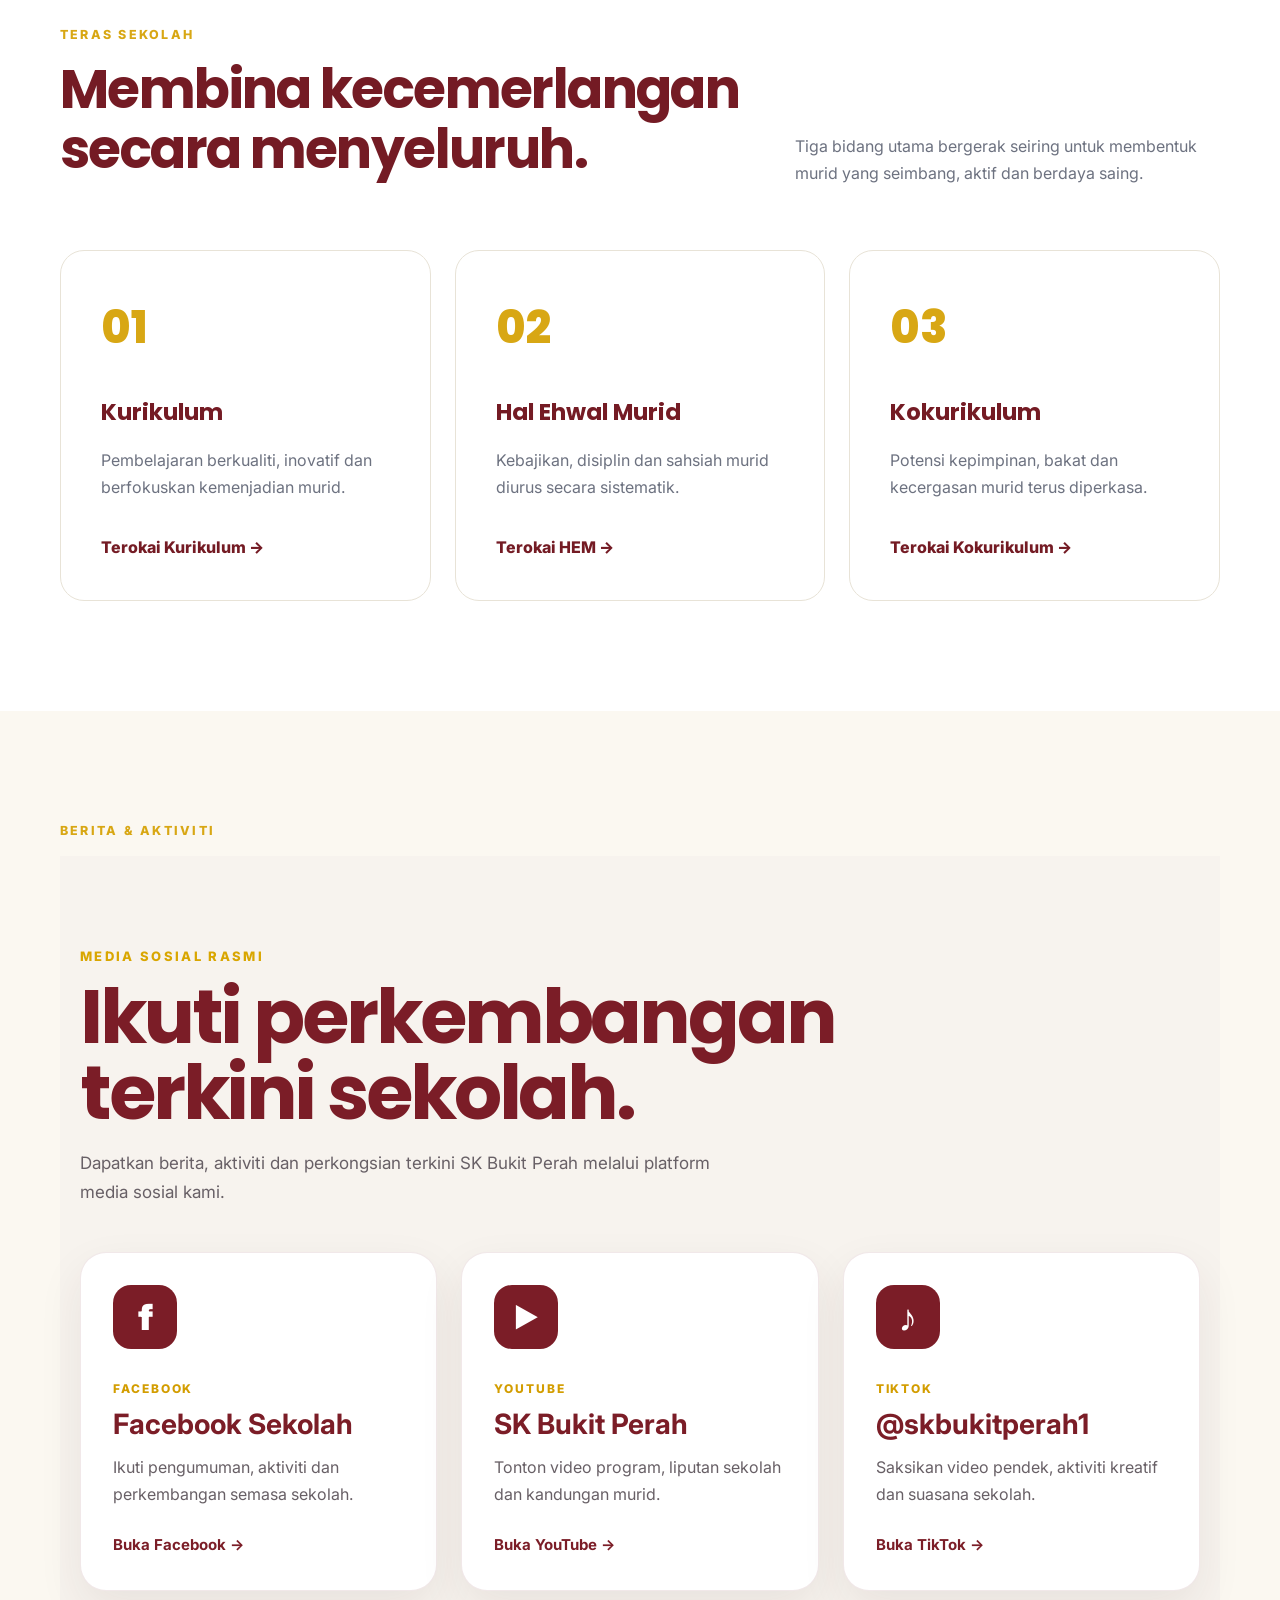
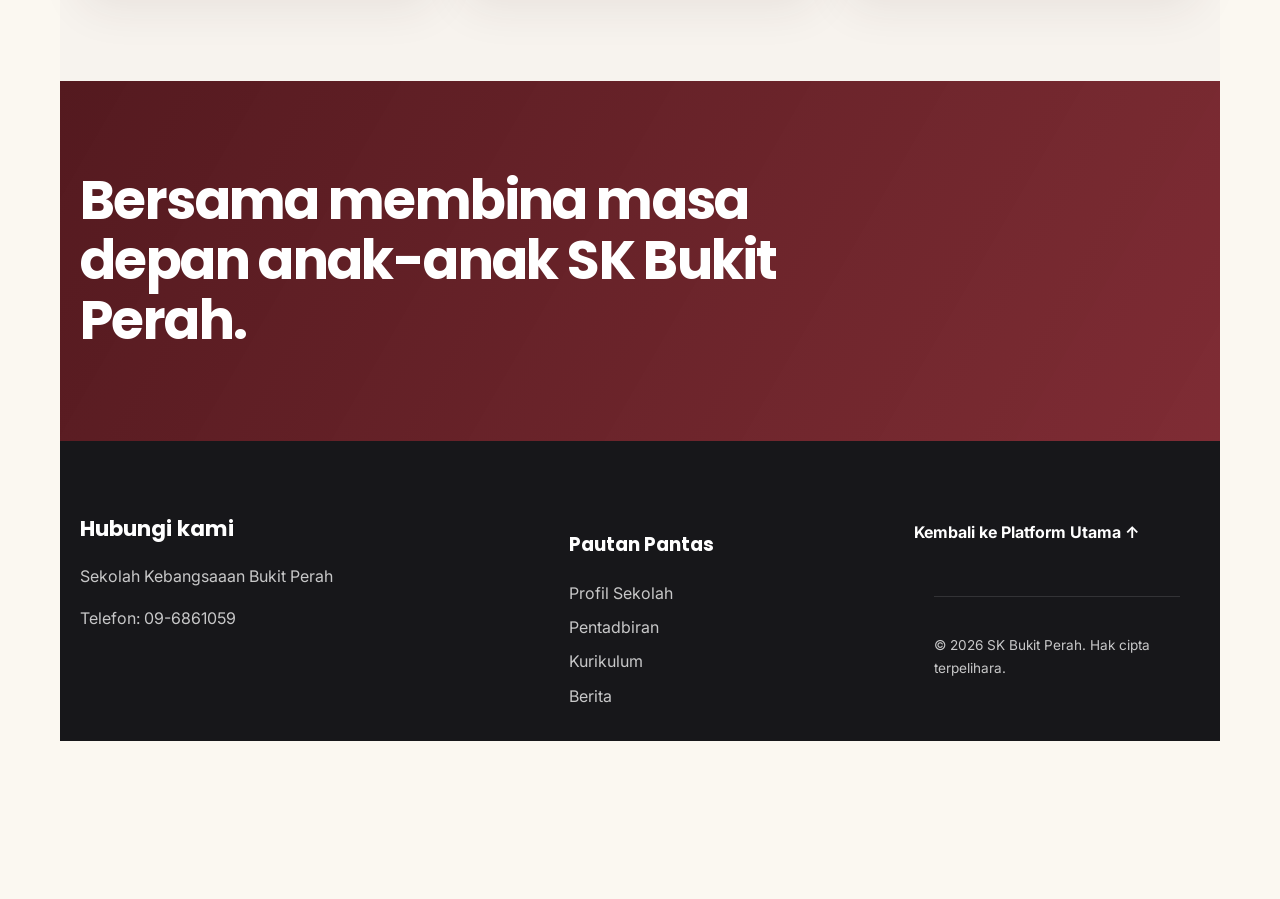
==== commit 7e015d99: "Add footer link for returning to the main platform" ====
--- a/index.html
+++ b/index.html
@@ -341,13 +341,14 @@
       </div>
 
       <div>
-        <h3>Kembali ke Platform Utama</h3>
-      </div>
-    </div>
+        <a href="#top" class="footer-platform-link">
+  Kembali ke Platform Utama ↑
+</a>
+
 
     <div class="container footer-bottom">
       <p>© <span id="currentYear"></span> SK Bukit Perah. Hak cipta terpelihara.</p>
-      <a href="#top">Kembali ke atas ↑</a>
+     
     </div>
   </footer>
 
--- a/css/style.css
+++ b/css/style.css
@@ -2245,4 +2245,49 @@
     padding: 18px 20px;
     text-align: center;
   }
+}
+/* Susunan khas untuk Laporan Mingguan */
+.report-actions-weekly {
+  display: grid;
+  grid-template-columns: 1fr 1fr;
+  gap: 12px;
+}
+
+/* Butang jadual duduk satu baris penuh */
+.report-actions-weekly .report-btn-pink {
+  grid-column: 1 / -1;
+}
+
+/* Butang pink sahaja */
+.report-btn-pink {
+  color: #ffffff;
+  background: #ec4f7a;
+  border: 1px solid #ec4f7a;
+}
+
+.report-btn-pink:hover {
+  background: #d93d69;
+  border-color: #d93d69;
+  transform: translateY(-2px);
+}
+
+/* Telefon */
+@media (max-width: 520px) {
+  .report-actions-weekly {
+    grid-template-columns: 1fr;
+  }
+
+  .report-actions-weekly .report-btn-pink {
+    grid-column: auto;
+  }
+}
+.footer-platform-link {
+  color: #ffffff;
+  text-decoration: none;
+  font-weight: 700;
+  transition: color 0.2s ease;
+}
+
+.footer-platform-link:hover {
+  color: #f3cb4b;
 }
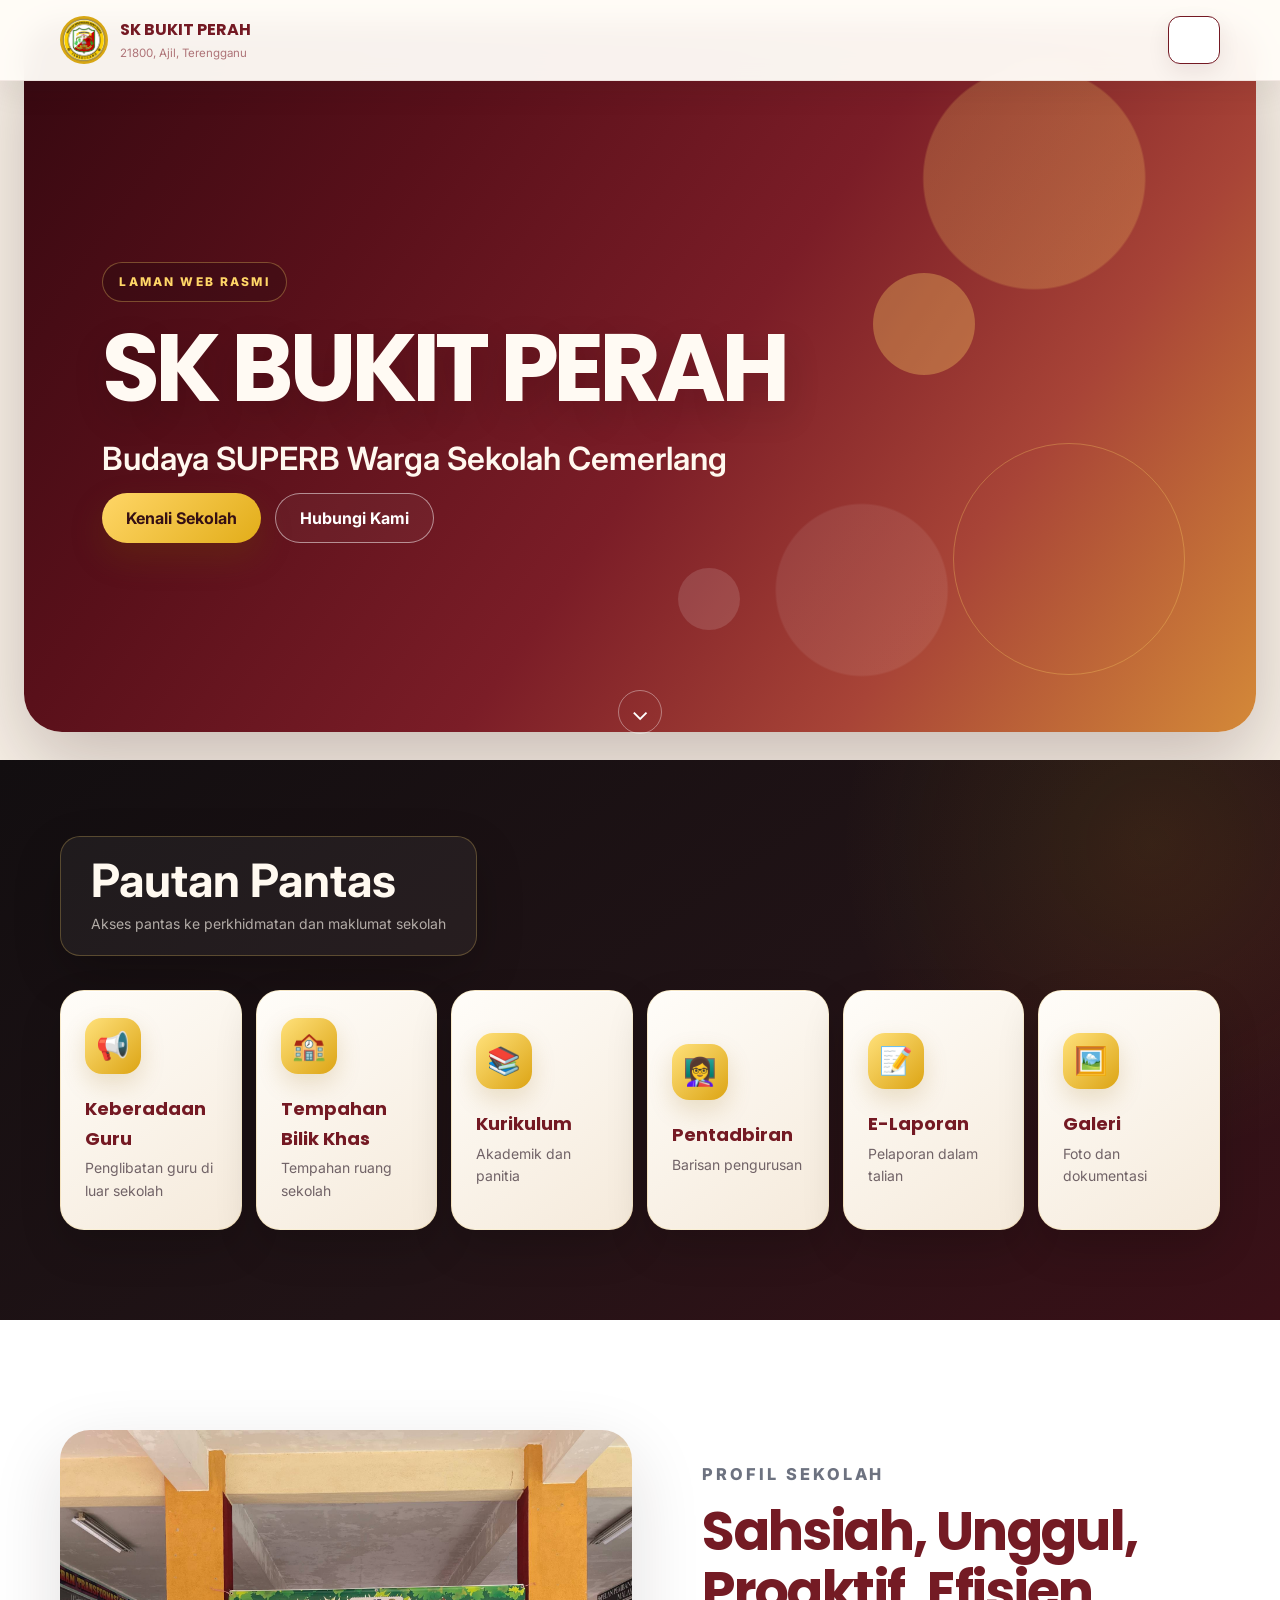
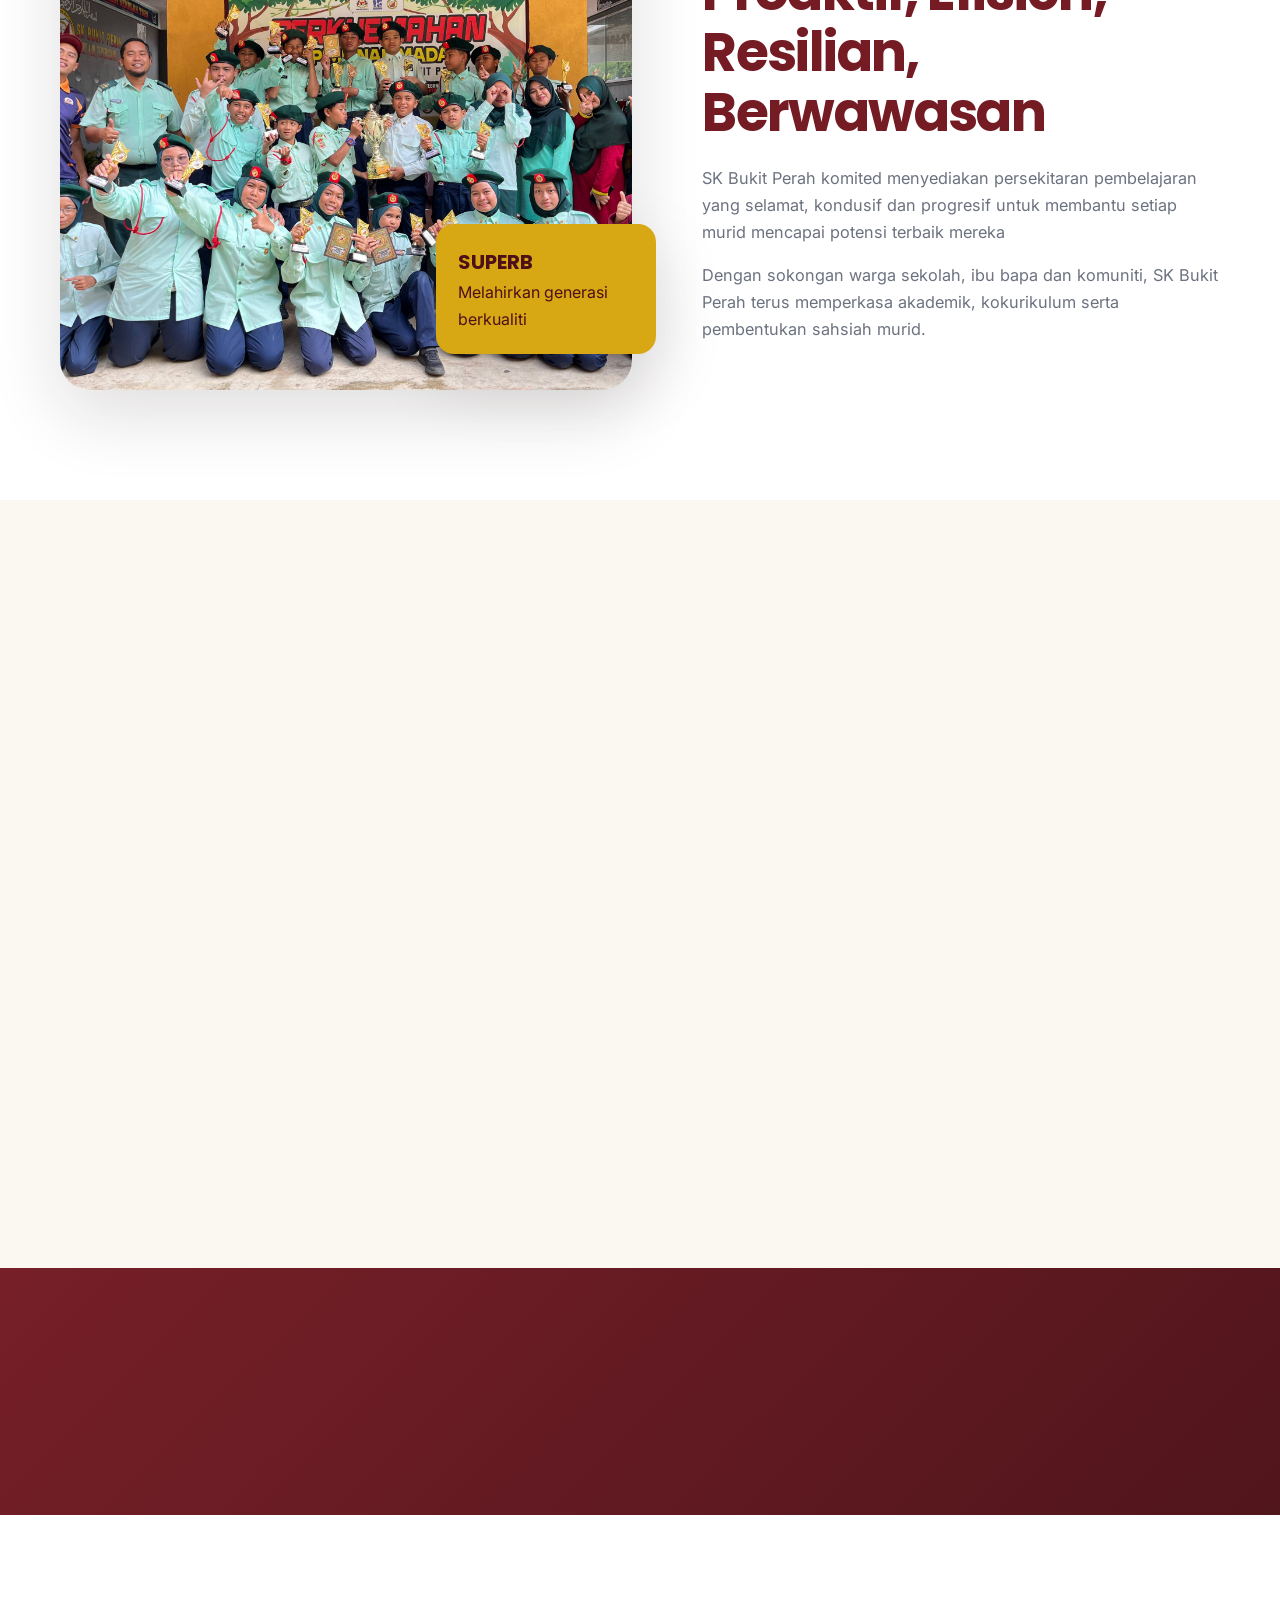
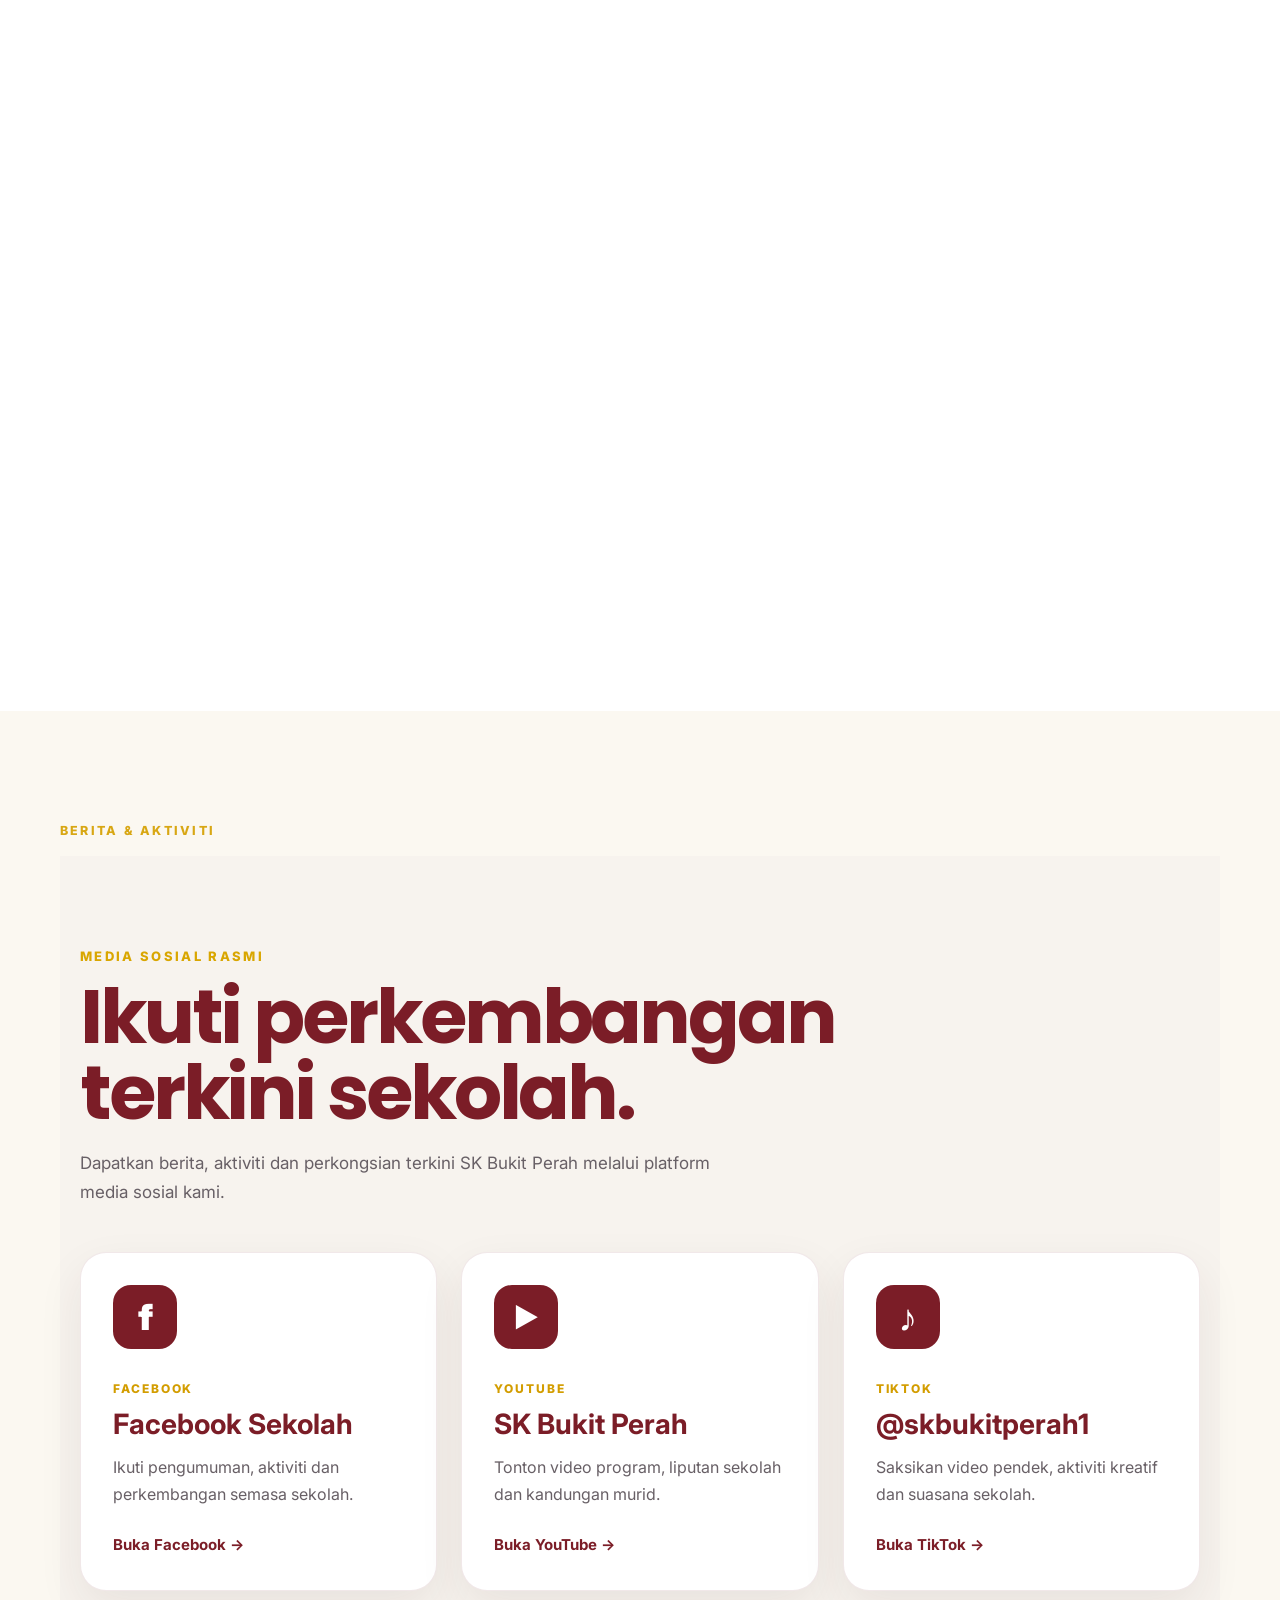
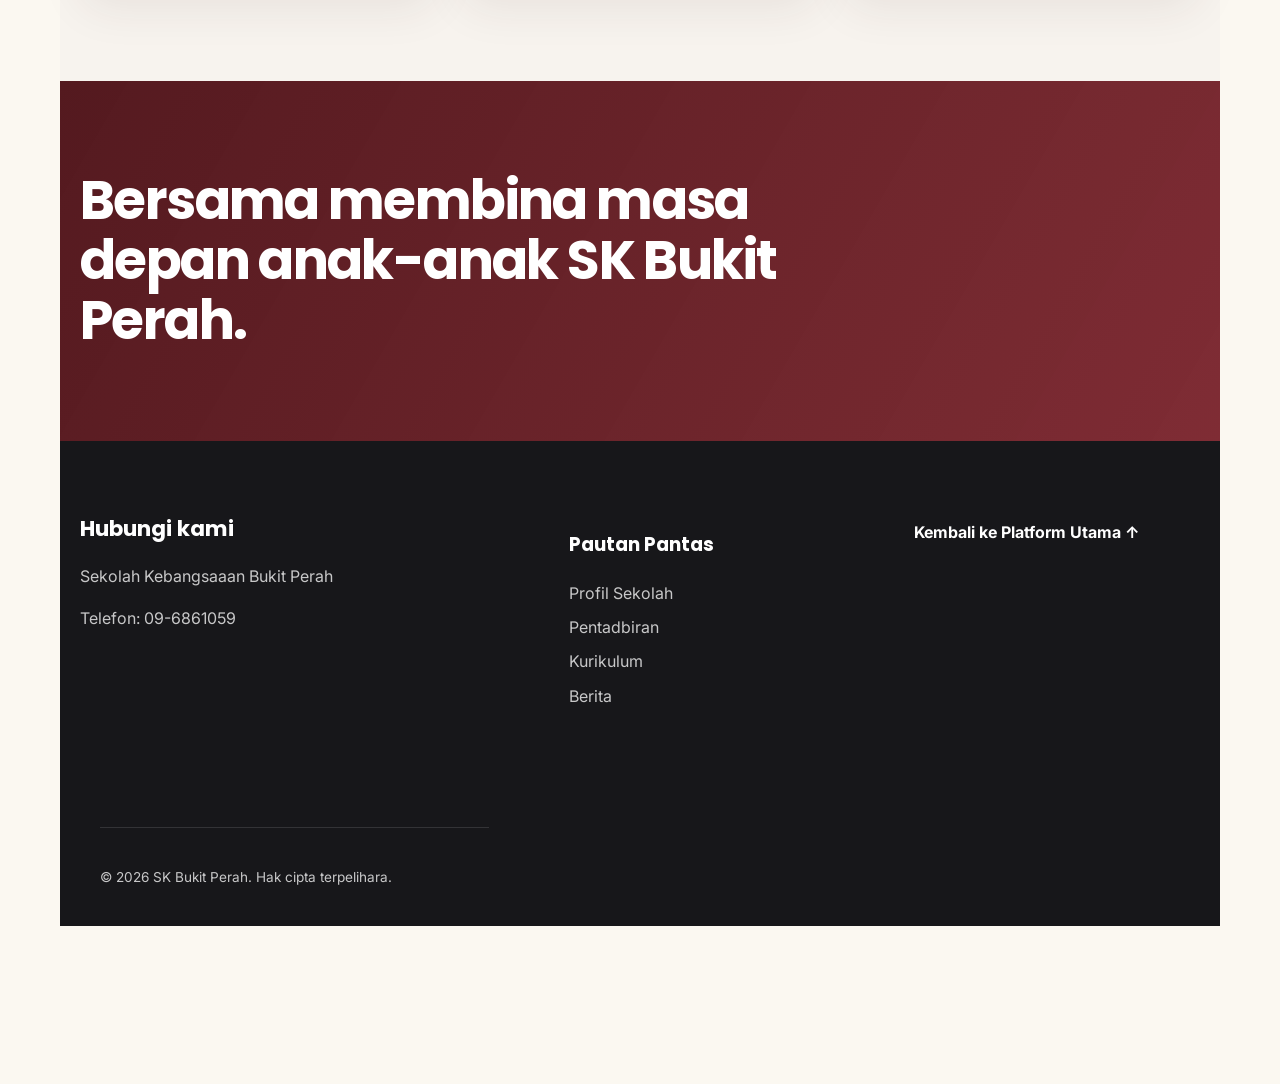
==== commit 1604638d: "Update footer link to smoothly scroll to the top of the page" ====
--- a/index.html
+++ b/index.html
@@ -340,15 +340,19 @@
         <a href="#berita">Berita</a>
       </div>
 
-      <div>
-        <a href="#top" class="footer-platform-link">
-  Kembali ke Platform Utama ↑
-</a>
-
-
-    <div class="container footer-bottom">
-      <p>© <span id="currentYear"></span> SK Bukit Perah. Hak cipta terpelihara.</p>
-     
+    <div>
+  <a
+    href="#"
+    class="footer-platform-link"
+    onclick="window.scrollTo({ top: 0, behavior: 'smooth' }); return false;"
+  >
+    Kembali ke Platform Utama ↑
+  </a>
+</div>
+
+<div class="container footer-bottom">
+  <p>© <span id="currentYear"></span> SK Bukit Perah. Hak cipta terpelihara.</p>
+</div> 
     </div>
   </footer>
 
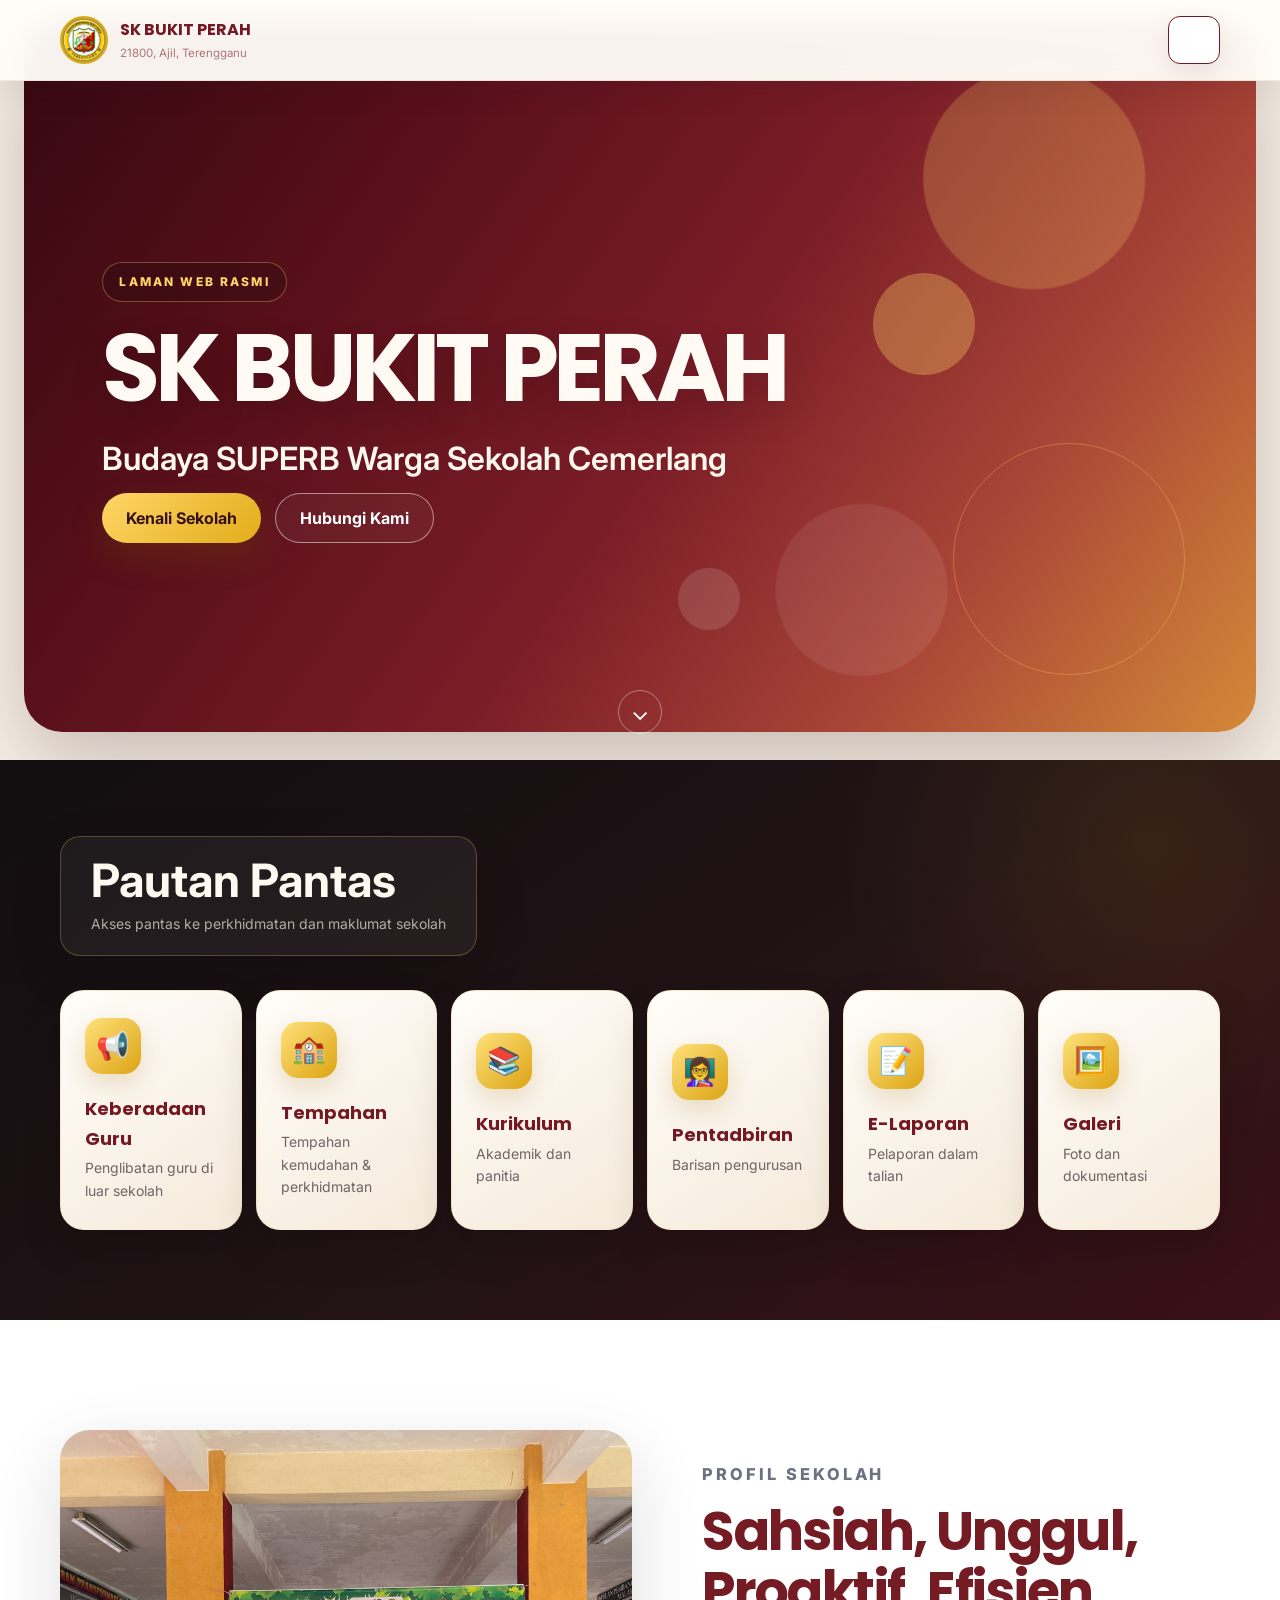
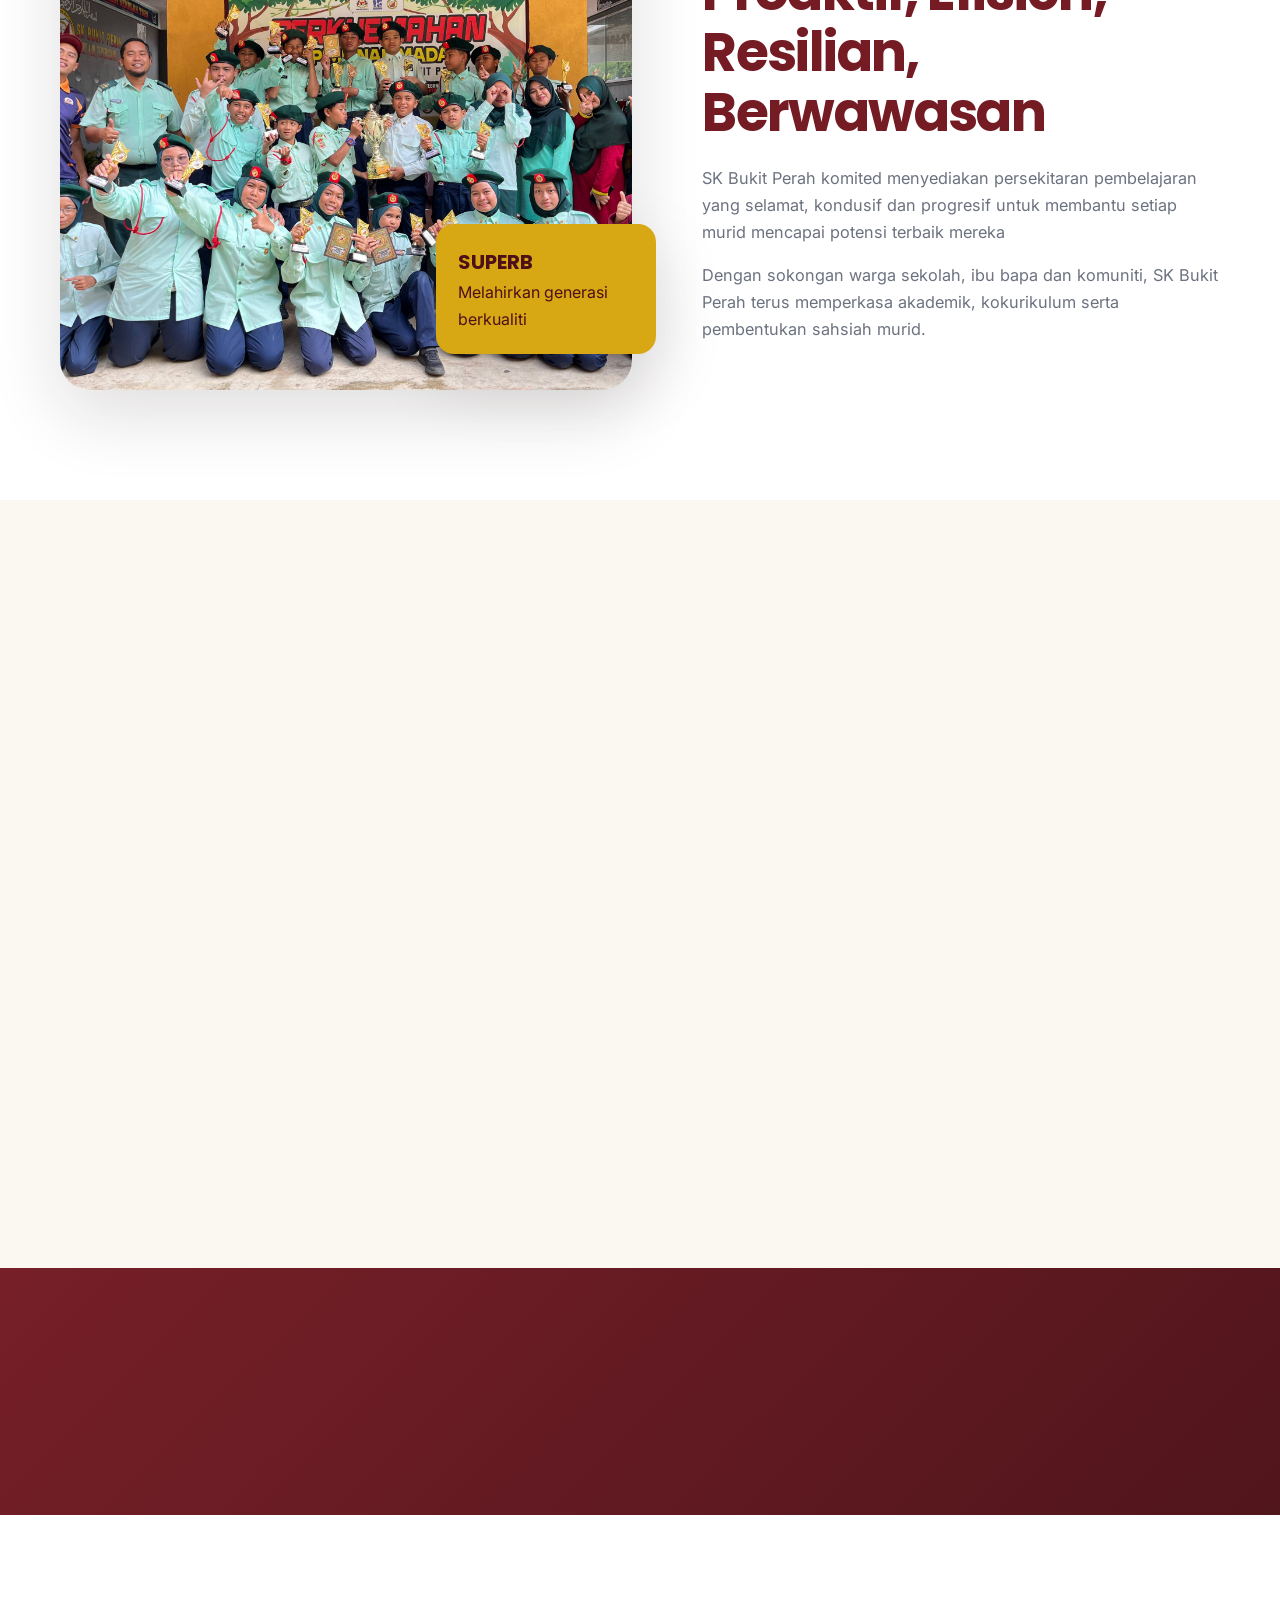
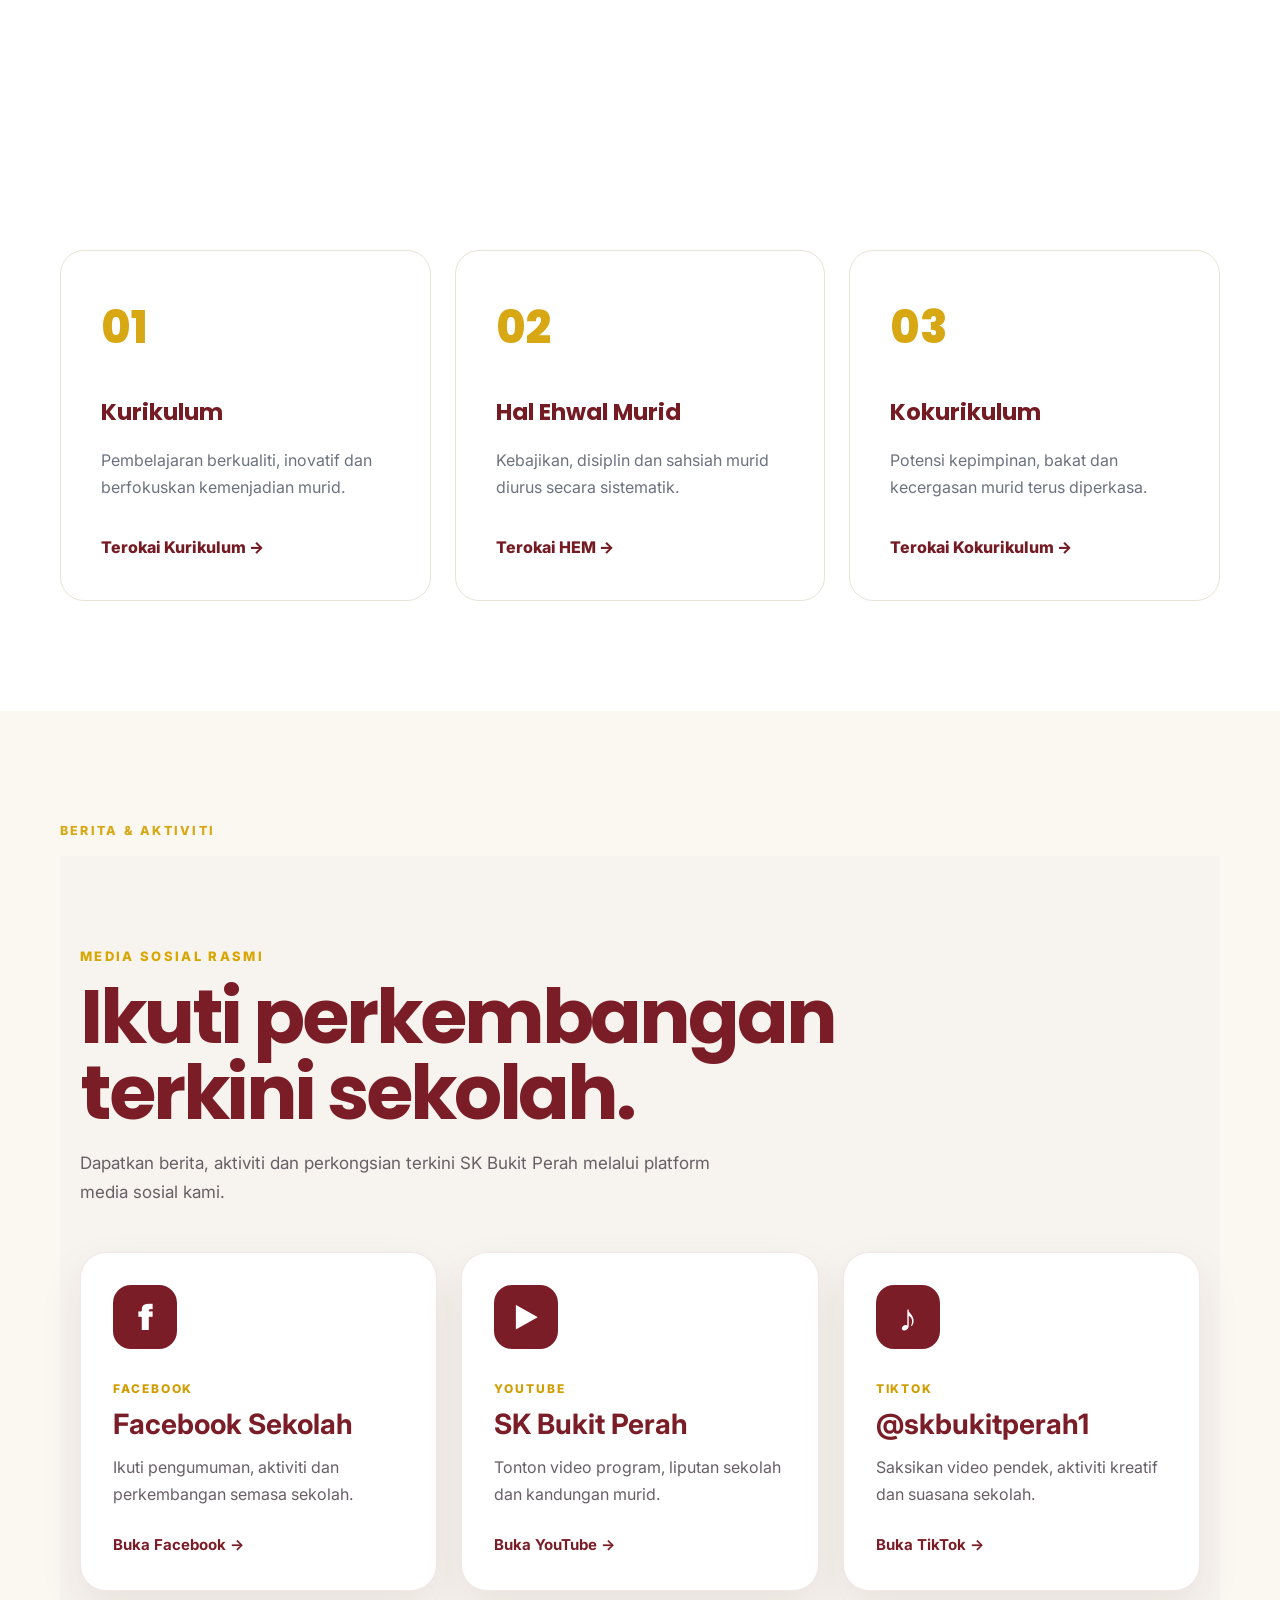
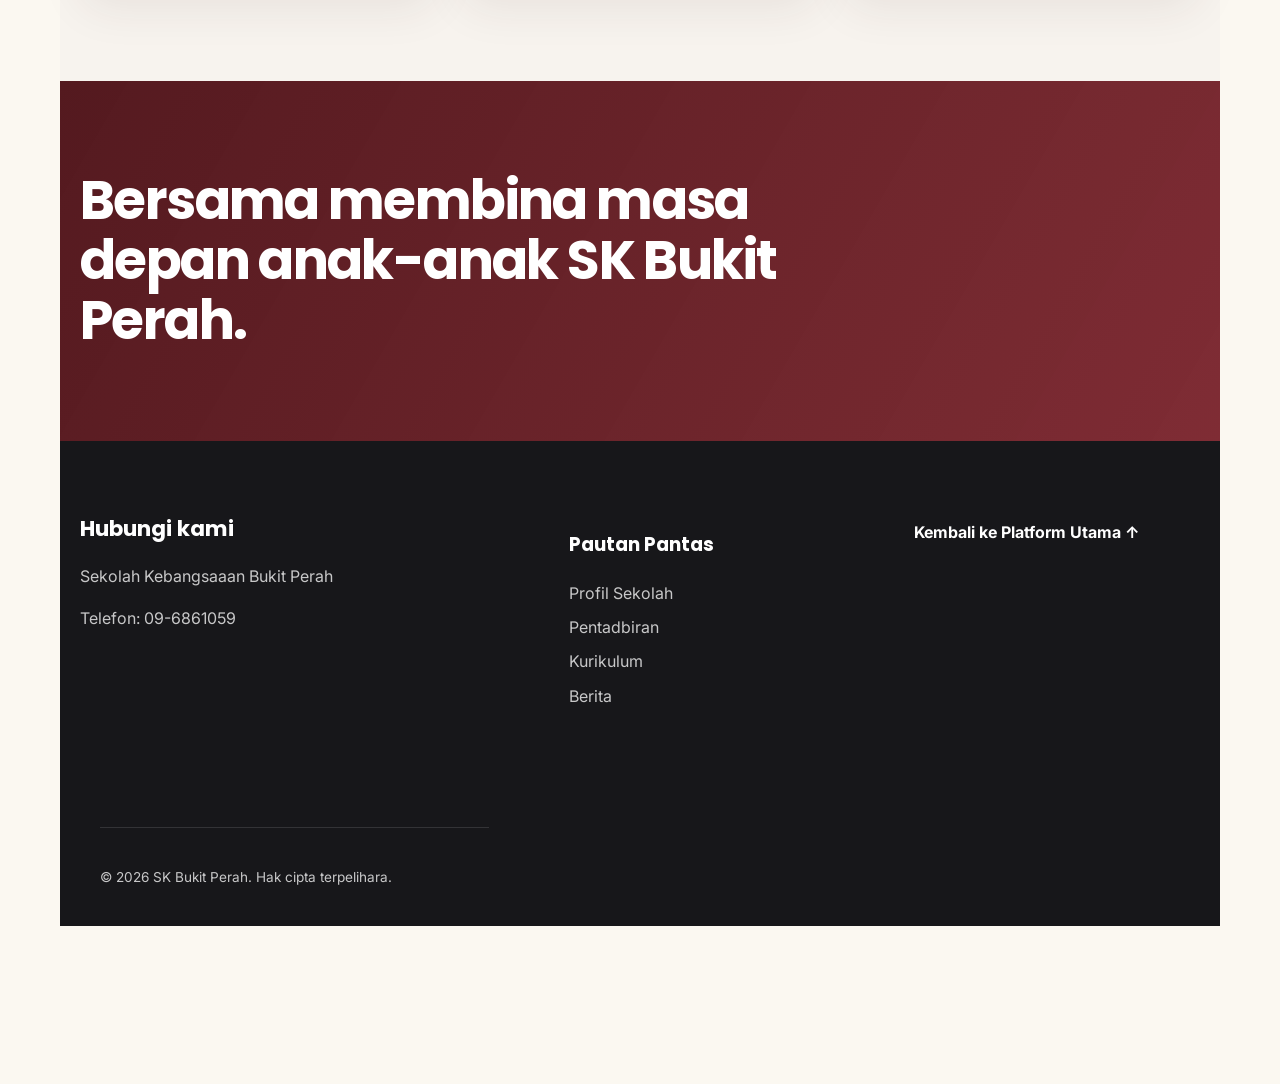
==== commit bed4bd08: "Tempahan Temu Janji Klinik" ====
--- a/index.html
+++ b/index.html
@@ -79,8 +79,8 @@
 
         <a class="quick-card reveal" href="tempahan-bilik.html">
   <span class="quick-icon">🏫</span>
-  <strong>Tempahan Bilik Khas</strong>
-  <small>Tempahan ruang sekolah</small>
+  <strong>Tempahan</strong>
+  <small>Tempahan kemudahan & perkhidmatan</small>
 </a>
 
         <a class="quick-card reveal" href="#kurikulum">
--- a/css/style.css
+++ b/css/style.css
@@ -1119,9 +1119,12 @@
    TEMPAHAN PUSAT SUMBER — REKA BENTUK BAHARU
    ========================================= */
 
-.booking-grid {
-  display: block;
+..booking-grid {
+  display: grid;
+  grid-template-columns: 1fr 1fr;
+  gap: 28px;
   width: 100%;
+  align-items: start;
 }
 
 .booking-card {
@@ -2290,4 +2293,53 @@
 
 .footer-platform-link:hover {
   color: #f3cb4b;
+}
+/* =========================================
+   TEMPAHAN KLINIK GIGI
+   ========================================= */
+
+.dental-booking-card {
+  background: #fff7f8;
+  border: 1px solid rgba(123, 29, 39, 0.12);
+  border-radius: 28px;
+  padding: 42px;
+  min-height: 100%;
+  box-shadow: 0 22px 60px rgba(61, 32, 34, 0.08);
+
+  display: flex;
+  flex-direction: column;
+  justify-content: center;
+}
+
+.dental-booking-card .booking-icon {
+  font-size: 42px;
+  margin-bottom: 18px;
+}
+
+.dental-booking-card h2 {
+  color: #7b1d27;
+  font-size: 32px;
+  margin: 0 0 14px;
+}
+
+.dental-booking-card p {
+  color: #665b5d;
+  font-size: 17px;
+  line-height: 1.7;
+  margin-bottom: 25px;
+}
+
+.dental-booking-card .booking-button {
+  align-self: flex-start;
+}
+
+/* Paparan telefon */
+@media (max-width: 850px) {
+  .booking-grid {
+    grid-template-columns: 1fr;
+  }
+
+  .dental-booking-card {
+    padding: 30px 24px;
+  }
 }
